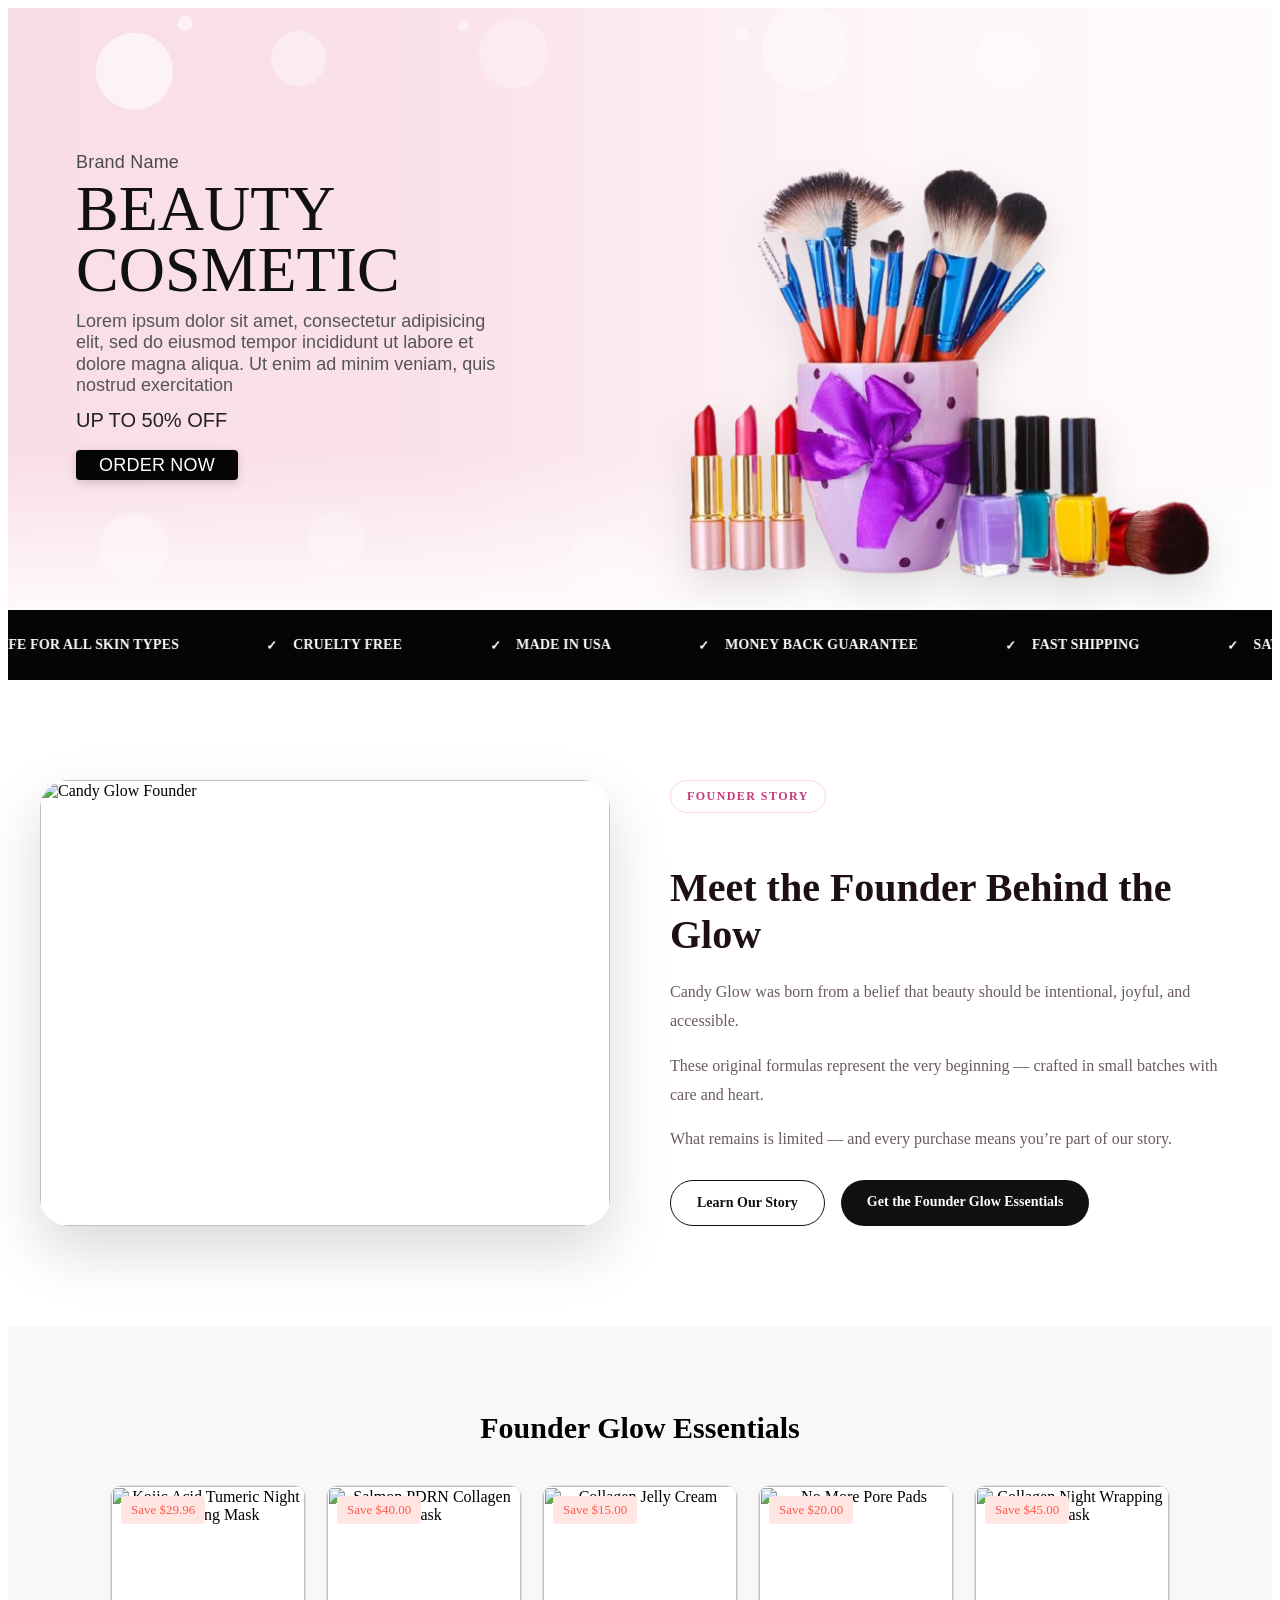
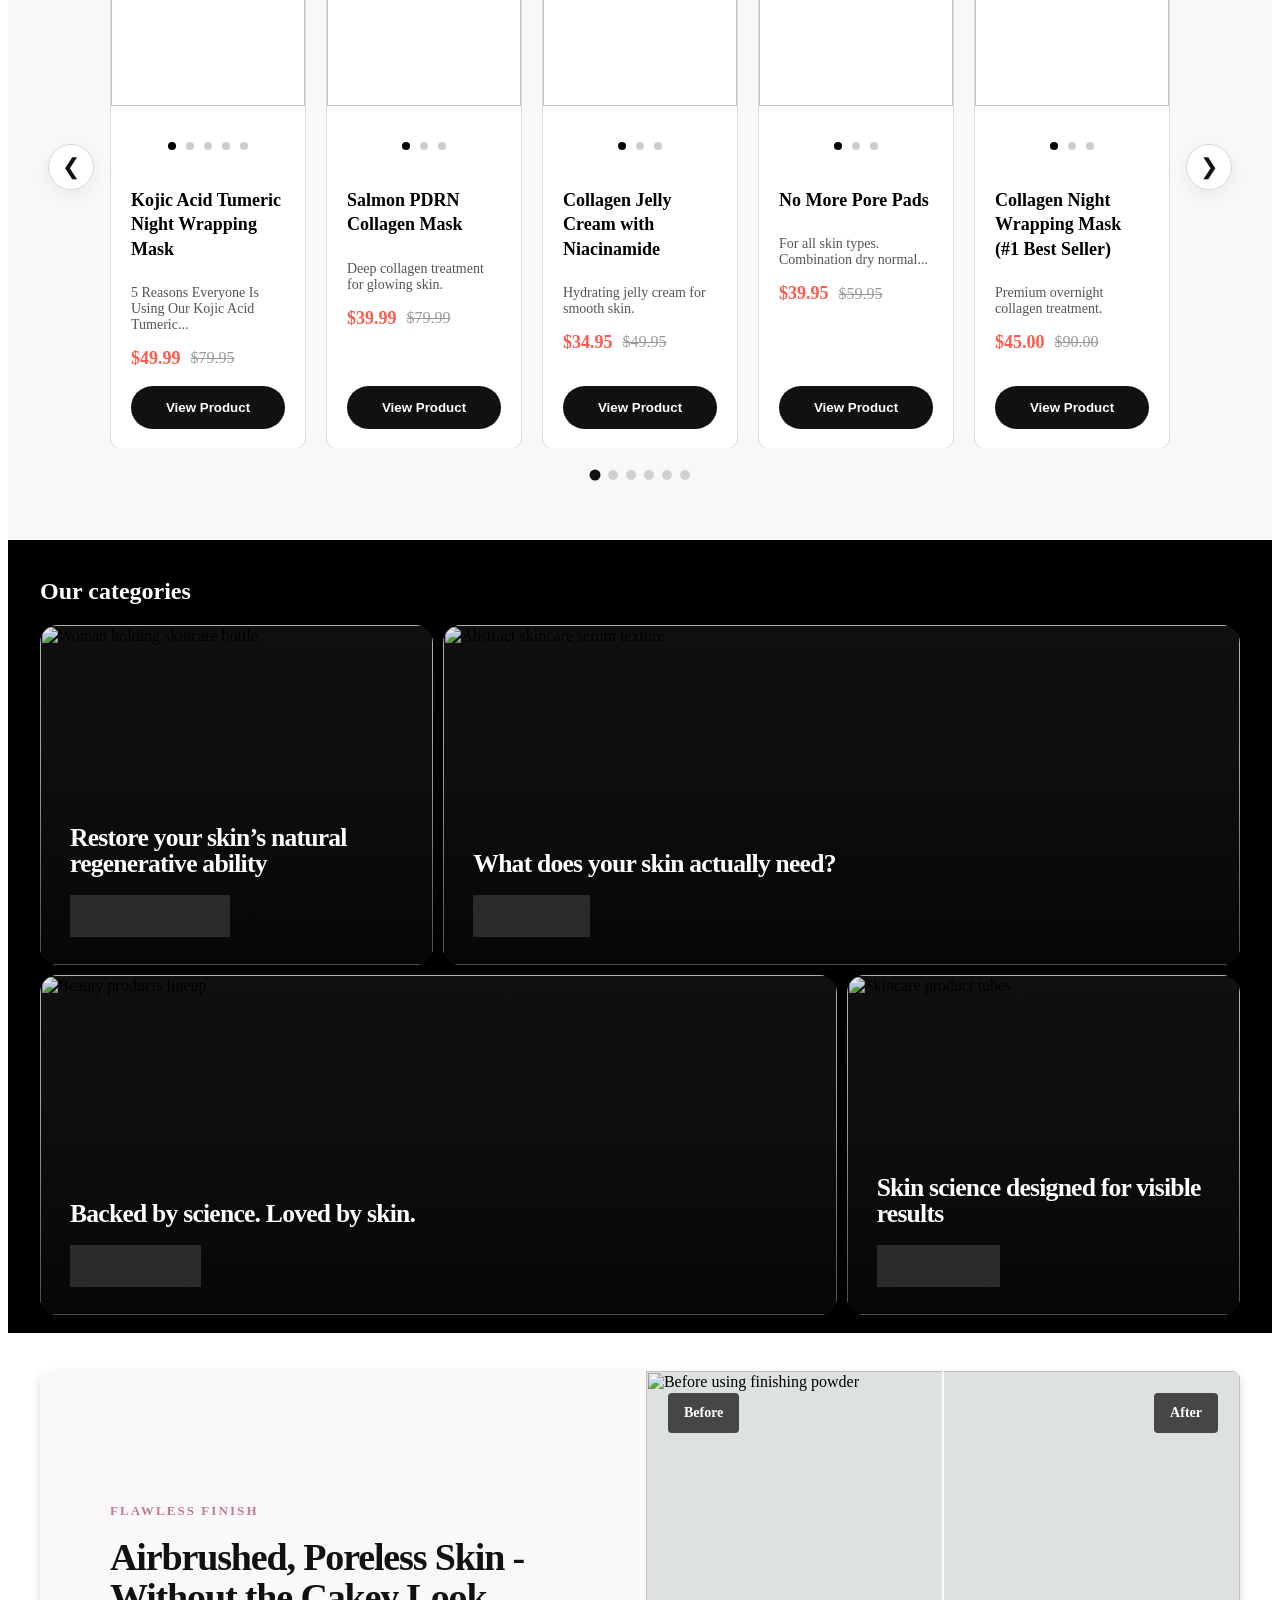
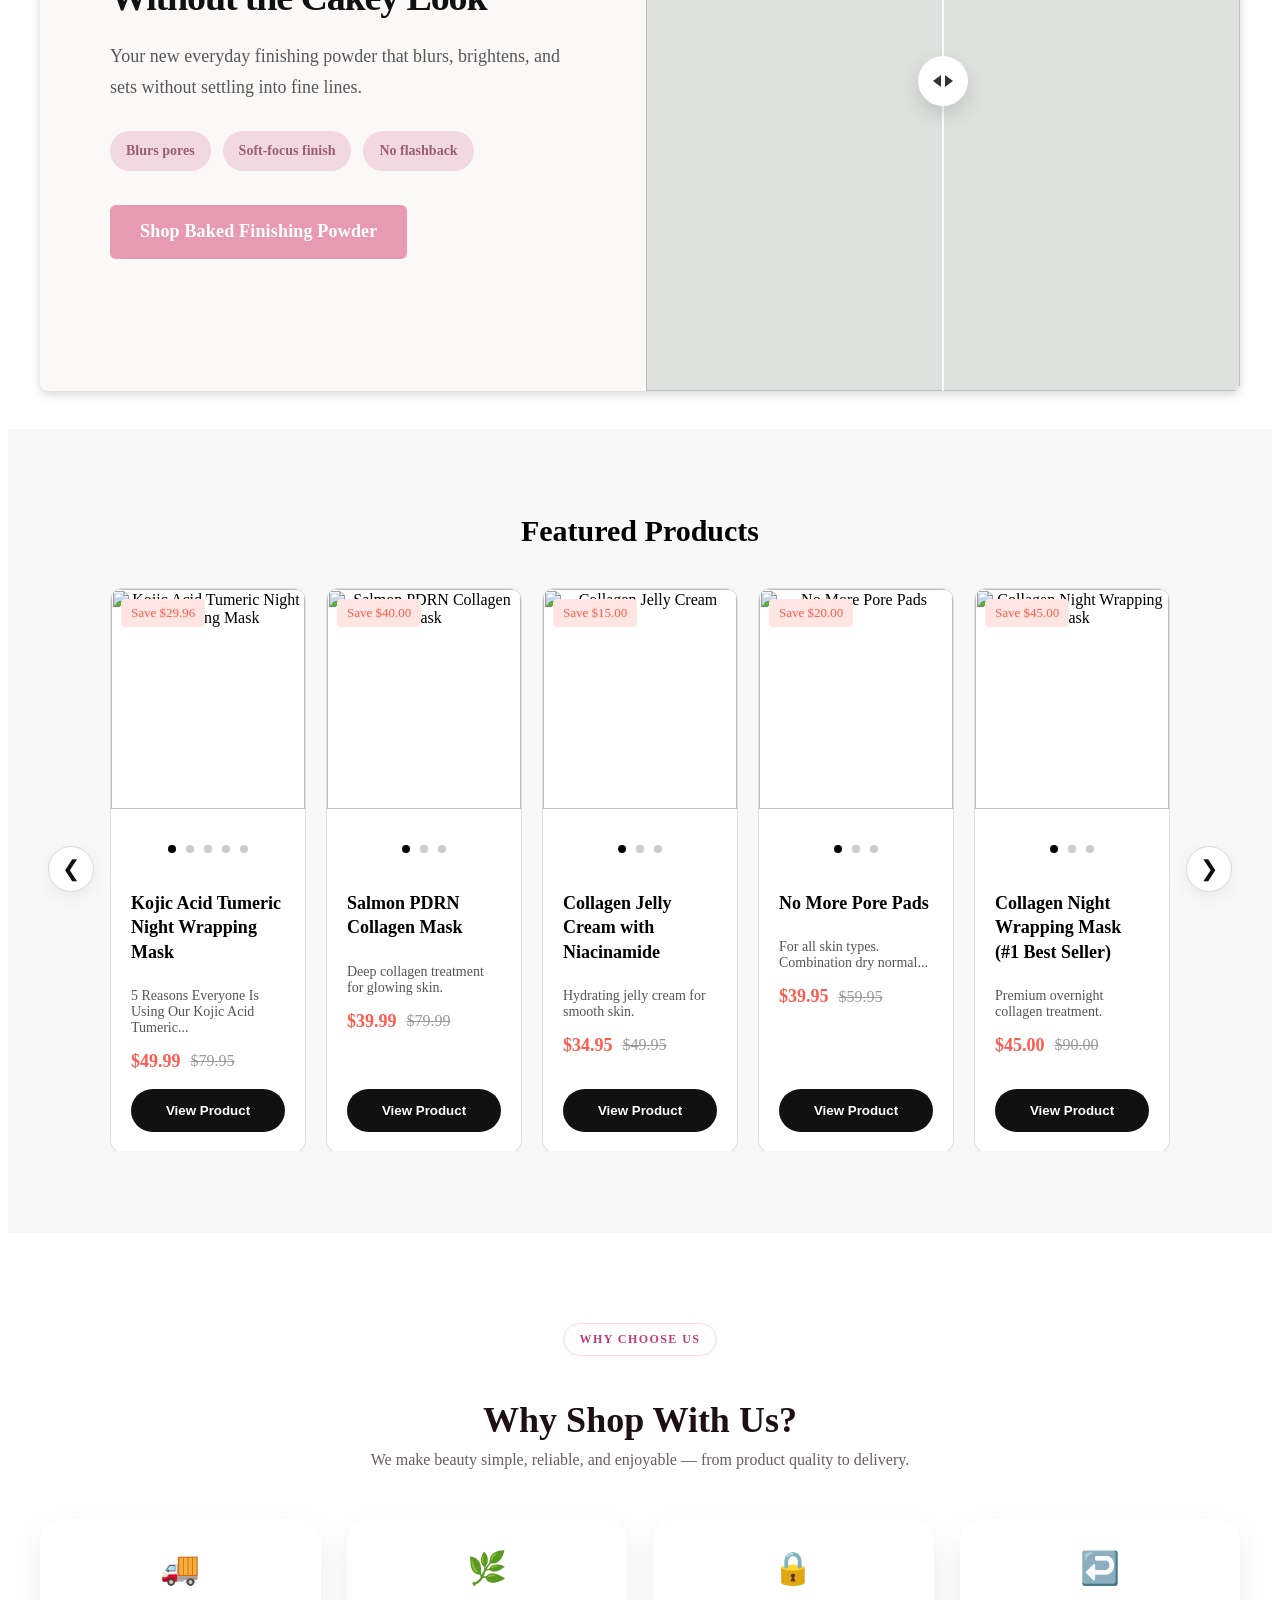
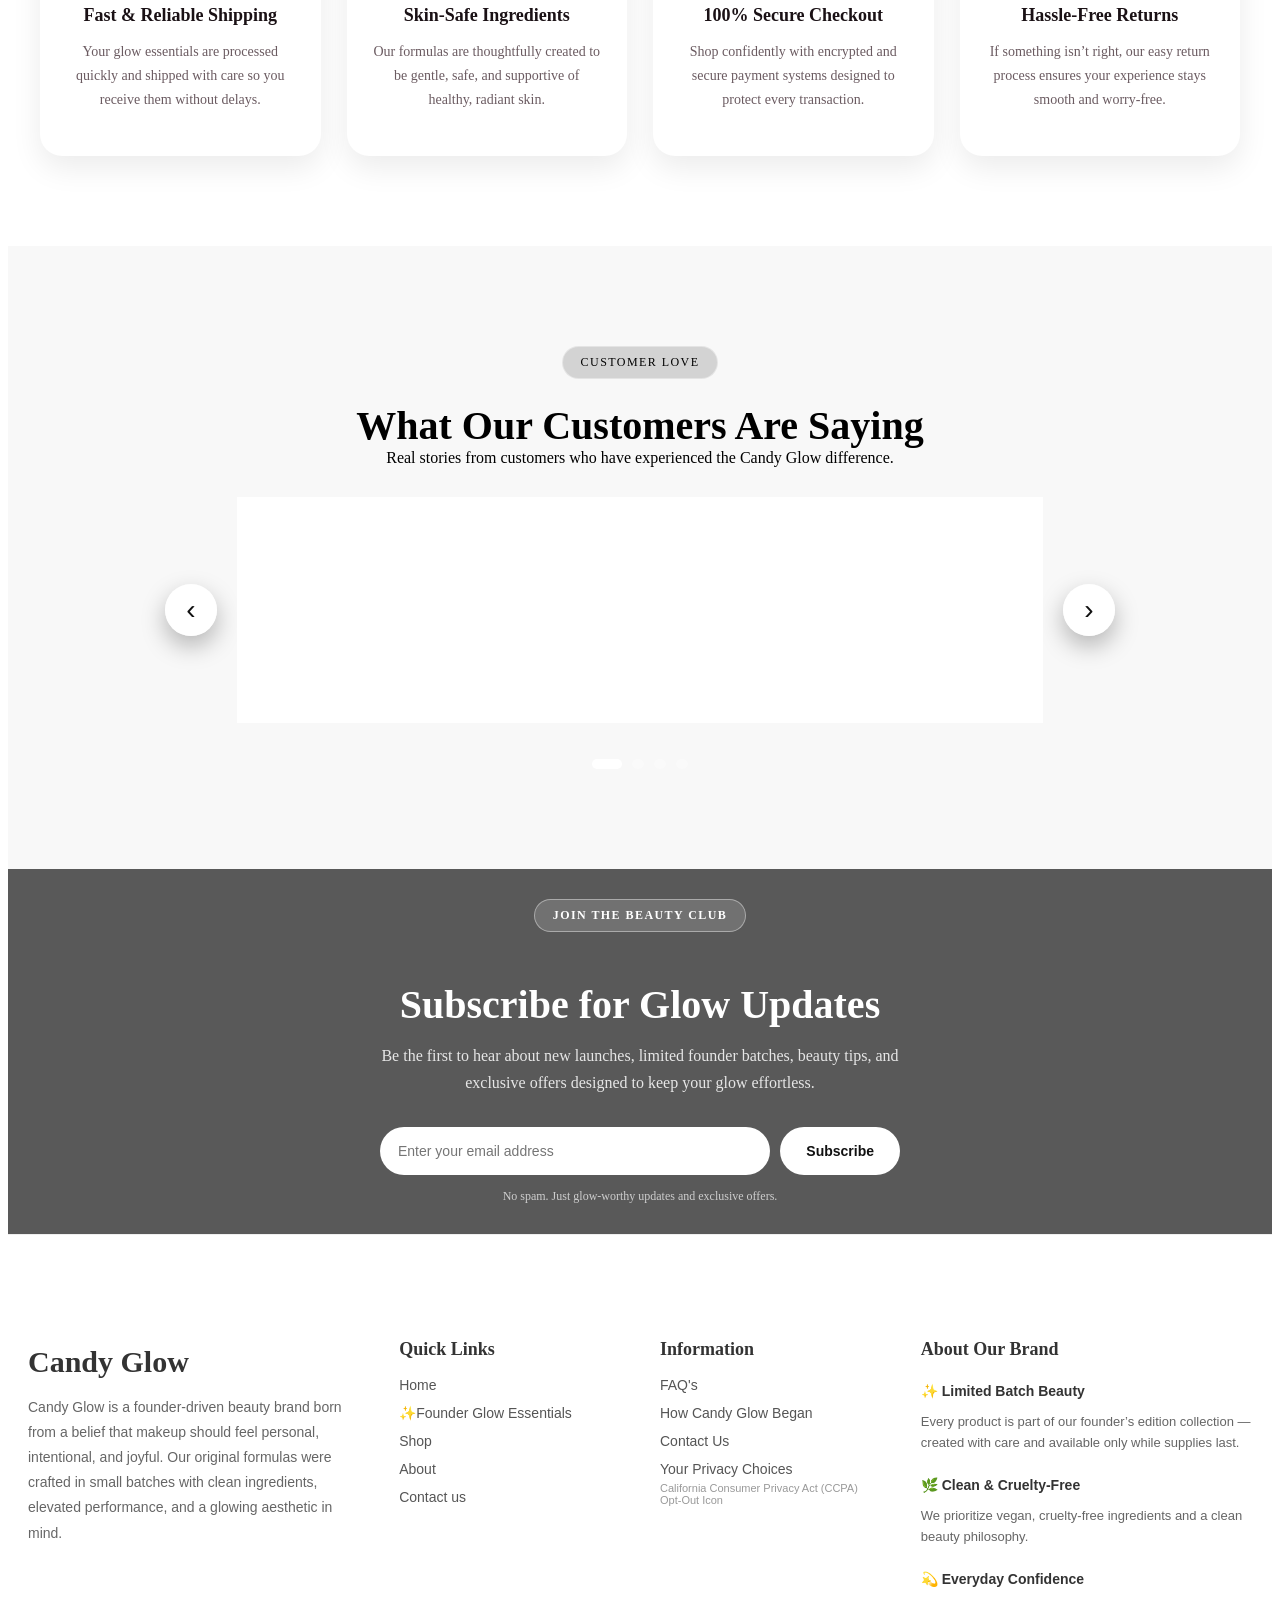
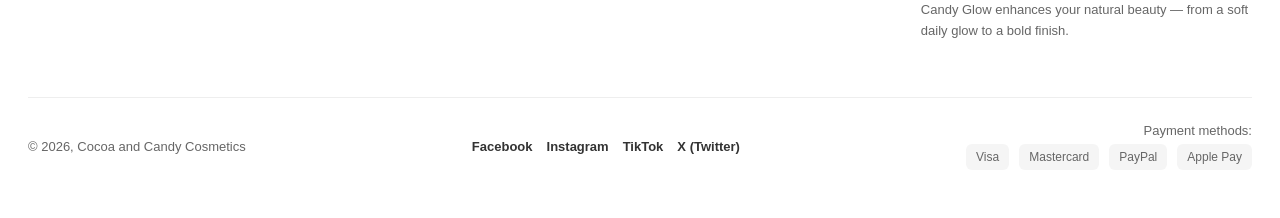
==== index.html @ 0c194e36 "bug fixes" ====
<html lang="en">

<head>
  <meta charset="UTF-8">
  <meta name="viewport" content="width=device-width, initial-scale=1.0">
  <title>Document</title>
  <link rel="stylesheet" href="styles.css">
</head>

<body>

  <!-- HOME BANNER -->
  <section class="beauty-hero">
    <div class="beauty-hero__overlay beauty-hero__overlay--top"></div>
    <div class="beauty-hero__overlay beauty-hero__overlay--bottom"></div>

    <div class="beauty-hero__inner">
      <div class="beauty-hero__content">
        <div class="beauty-hero__brand">Brand Name</div>

        <h1 class="beauty-hero__title">
          BEAUTY<br>
          COSMETIC
        </h1>

        <p class="beauty-hero__desc">
          Lorem ipsum dolor sit amet, consectetur adipisicing elit, sed do eiusmod tempor
          incididunt ut labore et dolore magna aliqua. Ut enim ad minim veniam, quis nostrud exercitation
        </p>

        <div class="beauty-hero__offer">UP TO 50% OFF</div>

        <a href="#" class="beauty-hero__btn">ORDER NOW</a>
      </div>

      <div class="beauty-hero__visual">
        <img class="beauty-hero__main-image" src="/img1.png" alt="Beauty cosmetics">
      </div>
    </div>
    <style>
      .beauty-hero {
        position: relative;
        overflow: hidden;
        min-height: 560px;
        width: 100%;
        background-image: url("https://pittsburghocdtreatment.com/wp-content/uploads/2026/01/pink-glittery-backdrop-scrapbooking-sparkle-background-wallpaper-stockpack-pixabay.png");
        background-size: cover;
        background-position: center;
        background-repeat: no-repeat;
        font-family: Georgia, "Times New Roman", serif;
      }

      .beauty-hero::before {
        content: "";
        position: absolute;
        inset: 0;
        background: linear-gradient(90deg,
            rgba(248, 214, 224, 0.82) 0%,
            rgba(248, 214, 224, 0.72) 34%,
            rgba(248, 214, 224, 0.26) 66%,
            rgba(248, 214, 224, 0.1) 100%);
        z-index: 0;
      }

      .beauty-hero__overlay {
        position: absolute;
        left: 0;
        width: 100%;
        pointer-events: none;
      }

      .beauty-hero__overlay--top {
        top: 0;
        height: 42%;
        z-index: 1;
        background:
          radial-gradient(circle at 10% 25%, rgba(255, 255, 255, .6) 0 38px, transparent 39px),
          radial-gradient(circle at 23% 20%, rgba(255, 255, 255, .4) 0 27px, transparent 28px),
          radial-gradient(circle at 40% 18%, rgba(255, 255, 255, .3) 0 34px, transparent 35px),
          radial-gradient(circle at 63% 16%, rgba(255, 255, 255, .35) 0 42px, transparent 43px),
          radial-gradient(circle at 79% 20%, rgba(255, 255, 255, .4) 0 30px, transparent 31px),
          radial-gradient(circle at 91% 16%, rgba(255, 255, 255, .25) 0 22px, transparent 23px),
          radial-gradient(circle at 14% 6%, rgba(255, 255, 255, .55) 0 7px, transparent 8px),
          radial-gradient(circle at 36% 7%, rgba(255, 255, 255, .48) 0 5px, transparent 6px),
          radial-gradient(circle at 58% 10%, rgba(255, 255, 255, .5) 0 6px, transparent 7px),
          radial-gradient(circle at 86% 8%, rgba(255, 255, 255, .45) 0 6px, transparent 7px);
      }

      .beauty-hero__overlay--bottom {
        bottom: 0;
        height: 26%;
        z-index: 1;
        background:
          linear-gradient(180deg, rgba(255, 255, 255, 0), rgba(255, 255, 255, 0.829)),
          radial-gradient(circle at 10% 60%, rgba(255, 255, 255, .35) 0 34px, transparent 35px),
          radial-gradient(circle at 26% 55%, rgba(255, 255, 255, .22) 0 28px, transparent 29px),
          radial-gradient(circle at 47% 68%, rgba(255, 255, 255, .2) 0 32px, transparent 33px),
          radial-gradient(circle at 70% 58%, rgba(255, 255, 255, .2) 0 26px, transparent 27px),
          radial-gradient(circle at 88% 62%, rgba(255, 255, 255, .25) 0 34px, transparent 35px);
      }

      .beauty-hero__inner {
        position: relative;
        z-index: 3;
        display: grid;
        grid-template-columns: 1fr 1fr;
        align-items: end;
        gap: 10px;
        min-height: 560px;
        max-width: 1380px;
        margin: 0 auto;
        padding: 42px 50px 0;
      }

      .beauty-hero__content {
        max-width: 420px;
        padding-left: 18px;
        padding-bottom: 130px;
      }

      .beauty-hero__brand {
        font-family: Arial, Helvetica, sans-serif;
        font-size: 18px;
        color: #4b4b4b;
        margin-bottom: 6px;
        letter-spacing: .2px;
      }

      .beauty-hero__title {
        margin: 0;
        color: #111;
        font-size: 64px;
        line-height: .95;
        font-weight: 500;
        letter-spacing: 0;
      }

      .beauty-hero__desc {
        margin: 10px 0 12px;
        max-width: 430px;
        font-family: Arial, Helvetica, sans-serif;
        font-size: 18px;
        line-height: 1.2;
        color: #555;
      }

      .beauty-hero__offer {
        font-family: Arial, Helvetica, sans-serif;
        font-size: 20px;
        font-weight: 400;
        color: #222;
        margin-bottom: 18px;
      }

      .beauty-hero__btn {
        display: inline-flex;
        align-items: center;
        justify-content: center;
        min-width: 126px;
        height: 30px;
        padding: 0 18px;
        background: #050505;
        color: #fff;
        text-decoration: none;
        font-family: Arial, Helvetica, sans-serif;
        font-size: 18px;
        border-radius: 4px;
        letter-spacing: .2px;
        box-shadow: 0 3px 10px rgba(0, 0, 0, .16);
        transition: transform .25s ease, opacity .25s ease;
      }

      .beauty-hero__btn:hover {
        transform: translateY(-1px);
        opacity: .92;
      }

      .beauty-hero__visual {
        position: relative;
        display: flex;
        align-items: flex-end;
        justify-content: center;
        min-height: 560px;
      }

      .beauty-hero__main-image {
        display: block;
        width: min(100%, 760px);
        max-width: 760px;
        object-fit: contain;
        object-position: bottom center;
        margin-bottom: 0;
        filter: drop-shadow(0 18px 20px rgba(0, 0, 0, 0.12));
      }

      @media (max-width: 991px) {
        .beauty-hero__inner {
          grid-template-columns: 1fr;
          gap: 18px;
          padding: 42px 24px 28px;
          text-align: center;
          align-items: center;
        }

        .beauty-hero__content {
          max-width: 100%;
          padding-left: 0;
          padding-bottom: 0;
          margin: 0 auto;
        }

        .beauty-hero__desc {
          margin-left: auto;
          margin-right: auto;
          max-width: 520px;
        }

        .beauty-hero__visual {
          min-height: auto;
        }

        .beauty-hero__main-image {
          max-width: 540px;
          width: 100%;
        }
      }

      @media (max-width: 640px) {
        .beauty-hero {
          min-height: auto;
        }

        .beauty-hero__inner {
          padding: 30px 16px 22px;
        }

        .beauty-hero__title {
          font-size: 42px;
        }

        .beauty-hero__brand {
          font-size: 16px;
        }

        .beauty-hero__offer {
          font-size: 18px;
        }

        .beauty-hero__desc {
          font-size: 12px;
          line-height: 1.4;
        }

        .beauty-hero__main-image {
          max-width: 100%;
        }
      }
    </style>
  </section>

  <!-- credibility slidwr -->
  <div class="top-marquee" data-speed="35">
    <div class="top-marquee__viewport">
      <div class="top-marquee__track">
        <div class="top-marquee__group">
          <div class="top-marquee__item">
            <span class="top-marquee__icon">✓</span>
            <span>Safe for all skin types</span>
          </div>

          <div class="top-marquee__item">
            <span class="top-marquee__icon">✓</span>
            <span>Cruelty free</span>
          </div>

          <div class="top-marquee__item">
            <span class="top-marquee__icon">✓</span>
            <span>Made in USA</span>
          </div>

          <div class="top-marquee__item">
            <span class="top-marquee__icon">✓</span>
            <span>Money back Guarantee</span>
          </div>

          <div class="top-marquee__item">
            <span class="top-marquee__icon">✓</span>
            <span>FAST SHIPPING</span>
          </div>

          <div class="top-marquee__item">
            <span class="top-marquee__icon">✓</span>
            <span>SATISFACTION GUARANTEED</span>
          </div>
        </div>

        <!-- duplicated automatically by JS if you want; this copy also works -->
        <div class="top-marquee__group">
          <div class="top-marquee__item">
            <span class="top-marquee__icon">✓</span>
            <span>Safe for all skin types</span>
          </div>

          <div class="top-marquee__item">
            <span class="top-marquee__icon">✓</span>
            <span>Cruelty free</span>
          </div>

          <div class="top-marquee__item">
            <span class="top-marquee__icon">✓</span>
            <span>Made in USA</span>
          </div>

          <div class="top-marquee__item">
            <span class="top-marquee__icon">✓</span>
            <span>Money back Guarantee</span>
          </div>

          <div class="top-marquee__item">
            <span class="top-marquee__icon">✓</span>
            <span>FAST SHIPPING</span>
          </div>

          <div class="top-marquee__item">
            <span class="top-marquee__icon">✓</span>
            <span>SATISFACTION GUARANTEED</span>
          </div>
        </div>
      </div>
    </div>
    <style>
      .top-marquee {
        background: #050505;
        color: #ffffff;
        width: 100%;
        overflow: hidden;
        border-top: 1px solid #050505;
        border-bottom: 1px solid #050505;
      }

      .top-marquee__viewport {
        overflow: hidden;
        width: 100%;
      }

      .top-marquee__track {
        display: flex;
        width: max-content;
        will-change: transform;
      }

      .top-marquee__group {
        display: flex;
        align-items: center;
        flex-shrink: 0;
      }

      .top-marquee__item {
        display: flex;
        align-items: center;
        justify-content: center;
        gap: 12px;
        min-height: 48px;
        padding: 10px 42px;
        white-space: nowrap;
        font-size: 14px;
        font-weight: 700;
        line-height: 1;
        text-transform: uppercase;
        letter-spacing: 0.01em;
      }

      .top-marquee__icon {
        display: inline-flex;
        align-items: center;
        justify-content: center;
        width: 18px;
        height: 18px;
        font-size: 13px;
        line-height: 1;
        color: #ffffff;
      }

      @media (max-width: 767px) {
        .top-marquee__item {
          padding: 10px 24px;
          font-size: 12px;
          gap: 10px;
          min-height: 42px;
        }

        .top-marquee__icon {
          width: 16px;
          height: 16px;
          font-size: 12px;
        }
      }
    </style>
    <script>
      (() => {
        const marquee = document.querySelector(".top-marquee");
        if (!marquee) return;

        const track = marquee.querySelector(".top-marquee__track");
        const groups = marquee.querySelectorAll(".top-marquee__group");

        let isPaused = false;
        let position = 0;
        let animationId = null;

        const speed = Number(marquee.dataset.speed) || 35; // pixels per second
        let lastTime = null;

        if (groups.length === 1) {
          track.appendChild(groups[0].cloneNode(true));
        }

        const getLoopWidth = () => {
          const firstGroup = marquee.querySelector(".top-marquee__group");
          return firstGroup ? firstGroup.offsetWidth : 0;
        };

        const animate = (time) => {
          if (!lastTime) lastTime = time;
          const delta = (time - lastTime) / 1000;
          lastTime = time;

          if (!isPaused) {
            position -= speed * delta;

            const loopWidth = getLoopWidth();
            if (loopWidth > 0 && Math.abs(position) >= loopWidth) {
              position += loopWidth;
            }

            track.style.transform = `translate3d(${position}px, 0, 0)`;
          }

          animationId = requestAnimationFrame(animate);
        };

        marquee.addEventListener("mouseenter", () => {
          isPaused = true;
        });

        marquee.addEventListener("mouseleave", () => {
          isPaused = false;
        });

        window.addEventListener("resize", () => {
          const loopWidth = getLoopWidth();
          if (loopWidth > 0) {
            position = position % loopWidth;
            track.style.transform = `translate3d(${position}px, 0, 0)`;
          }
        });

        animationId = requestAnimationFrame(animate);
      })();
    </script>
  </div>

  <!-- About Founder -->
  <section class="founder-section">

    <div class="founder-container">

      <div class="founder-image">
        <img
          src="https://candyglowcosmetics.com/cdn/shop/files/Untitled_design_-_2026-01-30T013653.577.png?v=1771550053&width=750"
          alt="Candy Glow Founder">
      </div>

      <div class="founder-content">

        <span class="founder-label">
          Founder Story
        </span>

        <h2 class="founder-title">
          Meet the Founder Behind the Glow
        </h2>

        <p class="founder-text">
          Candy Glow was born from a belief that beauty should be intentional,
          joyful, and accessible.
        </p>

        <p class="founder-text">
          These original formulas represent the very beginning — crafted in
          small batches with care and heart.
        </p>

        <p class="founder-text">
          What remains is limited — and every purchase means you’re part
          of our story.
        </p>

        <div class="founder-buttons">

          <a href="/pages/our-story" class="btn-outline">
            Learn Our Story
          </a>

          <a href="/collections/founder-glow-essentials" class="btn-primary">
            Get the Founder Glow Essentials
          </a>

        </div>

      </div>

    </div>

    <style>
      .founder-section {
        padding: 100px 20px;
        /* background: linear-gradient(180deg, #fff6f9, #fff1f6); */
      }

      .founder-container {
        max-width: 1200px;
        margin: auto;
        display: grid;
        grid-template-columns: 1fr 1fr;
        gap: 60px;
        align-items: center;
      }

      .founder-image {
        position: relative;
      }

      .founder-image img {
        width: 100%;
        border-radius: 28px;
        box-shadow: 0 25px 60px rgba(0, 0, 0, .15);
        object-fit: cover;
      }

      .founder-label {
        display: inline-block;
        background: #fff;
        border: 1px solid #ffd6e6;
        color: #c53a7a;
        padding: 8px 16px;
        border-radius: 30px;
        font-size: 12px;
        font-weight: 700;
        letter-spacing: .12em;
        text-transform: uppercase;
        margin-bottom: 18px;
      }

      .founder-title {
        font-size: 40px;
        font-family: Georgia, serif;
        margin-bottom: 20px;
        color: #1d0f15;
      }

      .founder-text {
        font-size: 16px;
        line-height: 1.8;
        color: #6b5b61;
        margin-bottom: 16px;
      }

      .founder-buttons {
        margin-top: 26px;
        display: flex;
        gap: 16px;
        flex-wrap: wrap;
      }

      .btn-primary {
        background: #111;
        color: white;
        padding: 14px 26px;
        border-radius: 30px;
        text-decoration: none;
        font-weight: 600;
        font-size: 14px;
        transition: .3s;
      }

      .btn-primary:hover {
        transform: translateY(-2px);
        box-shadow: 0 10px 25px rgba(0, 0, 0, .25);
      }

      .btn-outline {
        border: 1px solid #111;
        color: #111;
        padding: 14px 26px;
        border-radius: 30px;
        text-decoration: none;
        font-weight: 600;
        font-size: 14px;
        background: white;
        transition: .3s;
      }

      .btn-outline:hover {
        background: #111;
        color: white;
      }

      @media(max-width:900px) {

        .founder-container {
          grid-template-columns: 1fr;
          gap: 40px;
        }

        .founder-title {
          font-size: 32px;
        }

      }
    </style>
  </section>

  <!-- Featured Products -->
  <section class="featured-products">
    <h2 class="featured-title">Founder Glow Essentials</h2>

    <div class="product-slider" id="featuredProductSlider">
      <button class="slider-nav slider-nav--prev" aria-label="Previous products">
        &#10094;
      </button>

      <div class="product-slider__viewport">
        <div class="product-slider__track">
          <!-- PRODUCT CARD -->
          <div class="product-slide">
            <div class="product-card">
              <div class="product-media">
                <span class="sale-badge">Save $29.96</span>
                <img
                  src="https://images.rawpixel.com/image_800/cHJpdmF0ZS9sci9pbWFnZXMvd2Vic2l0ZS8yMDIyLTExL3JtMzYyLTAxYS1tb2NrdXAuanBn.jpg"
                  alt="Kojic Acid Tumeric Night Wrapping Mask">
                <div class="slider-dots">
                  <span class="active"></span>
                  <span></span>
                  <span></span>
                  <span></span>
                  <span></span>
                </div>
              </div>

              <div class="product-info">
                <h3>Kojic Acid Tumeric Night Wrapping Mask</h3>
                <p>5 Reasons Everyone Is Using Our Kojic Acid Tumeric...</p>
                <div class="price-row">
                  <span class="price">$49.99</span>
                  <span class="compare">$79.95</span>
                </div>
                <button class="product-btn">View Product</button>
              </div>
            </div>
          </div>

          <!-- PRODUCT CARD -->
          <div class="product-slide">
            <div class="product-card">
              <div class="product-media">
                <span class="sale-badge">Save $40.00</span>
                <img
                  src="https://images.rawpixel.com/image_800/cHJpdmF0ZS9sci9pbWFnZXMvd2Vic2l0ZS8yMDIyLTExL3JtMzYyLTAxYS1tb2NrdXAuanBn.jpg"
                  alt="Salmon PDRN Collagen Mask">
                <div class="slider-dots">
                  <span class="active"></span>
                  <span></span>
                  <span></span>
                </div>
              </div>

              <div class="product-info">
                <h3>Salmon PDRN Collagen Mask</h3>
                <p>Deep collagen treatment for glowing skin.</p>
                <div class="price-row">
                  <span class="price">$39.99</span>
                  <span class="compare">$79.99</span>
                </div>
                <button class="product-btn">View Product</button>
              </div>
            </div>
          </div>

          <!-- PRODUCT CARD -->
          <div class="product-slide">
            <div class="product-card">
              <div class="product-media">
                <span class="sale-badge">Save $15.00</span>
                <img
                  src="https://images.rawpixel.com/image_800/cHJpdmF0ZS9sci9pbWFnZXMvd2Vic2l0ZS8yMDIyLTExL3JtMzYyLTAxYS1tb2NrdXAuanBn.jpg"
                  alt="Collagen Jelly Cream">
                <div class="slider-dots">
                  <span class="active"></span>
                  <span></span>
                  <span></span>
                </div>
              </div>

              <div class="product-info">
                <h3>Collagen Jelly Cream with Niacinamide</h3>
                <p>Hydrating jelly cream for smooth skin.</p>
                <div class="price-row">
                  <span class="price">$34.95</span>
                  <span class="compare">$49.95</span>
                </div>
                <button class="product-btn">View Product</button>
              </div>
            </div>
          </div>

          <!-- PRODUCT CARD -->
          <div class="product-slide">
            <div class="product-card">
              <div class="product-media">
                <span class="sale-badge">Save $20.00</span>
                <img
                  src="https://images.rawpixel.com/image_800/cHJpdmF0ZS9sci9pbWFnZXMvd2Vic2l0ZS8yMDIyLTExL3JtMzYyLTAxYS1tb2NrdXAuanBn.jpg"
                  alt="No More Pore Pads">
                <div class="slider-dots">
                  <span class="active"></span>
                  <span></span>
                  <span></span>
                </div>
              </div>

              <div class="product-info">
                <h3>No More Pore Pads</h3>
                <p>For all skin types. Combination dry normal...</p>
                <div class="price-row">
                  <span class="price">$39.95</span>
                  <span class="compare">$59.95</span>
                </div>
                <button class="product-btn">View Product</button>
              </div>
            </div>
          </div>

          <!-- PRODUCT CARD -->
          <div class="product-slide">
            <div class="product-card">
              <div class="product-media">
                <span class="sale-badge">Save $45.00</span>
                <img
                  src="https://images.rawpixel.com/image_800/cHJpdmF0ZS9sci9pbWFnZXMvd2Vic2l0ZS8yMDIyLTExL3JtMzYyLTAxYS1tb2NrdXAuanBn.jpg"
                  alt="Collagen Night Wrapping Mask">
                <div class="slider-dots">
                  <span class="active"></span>
                  <span></span>
                  <span></span>
                </div>
              </div>

              <div class="product-info">
                <h3>Collagen Night Wrapping Mask (#1 Best Seller)</h3>
                <p>Premium overnight collagen treatment.</p>
                <div class="price-row">
                  <span class="price">$45.00</span>
                  <span class="compare">$90.00</span>
                </div>
                <button class="product-btn">View Product</button>
              </div>
            </div>
          </div>
          <!-- PRODUCT CARD -->
          <div class="product-slide">
            <div class="product-card">
              <div class="product-media">
                <span class="sale-badge">Save $29.96</span>
                <img
                  src="https://images.rawpixel.com/image_800/cHJpdmF0ZS9sci9pbWFnZXMvd2Vic2l0ZS8yMDIyLTExL3JtMzYyLTAxYS1tb2NrdXAuanBn.jpg"
                  alt="Kojic Acid Tumeric Night Wrapping Mask">
                <div class="slider-dots">
                  <span class="active"></span>
                  <span></span>
                  <span></span>
                  <span></span>
                  <span></span>
                </div>
              </div>

              <div class="product-info">
                <h3>Kojic Acid Tumeric Night Wrapping Mask</h3>
                <p>5 Reasons Everyone Is Using Our Kojic Acid Tumeric...</p>
                <div class="price-row">
                  <span class="price">$49.99</span>
                  <span class="compare">$79.95</span>
                </div>
                <button class="product-btn">View Product</button>
              </div>
            </div>
          </div>

          <!-- PRODUCT CARD -->
          <div class="product-slide">
            <div class="product-card">
              <div class="product-media">
                <span class="sale-badge">Save $40.00</span>
                <img
                  src="https://images.rawpixel.com/image_800/cHJpdmF0ZS9sci9pbWFnZXMvd2Vic2l0ZS8yMDIyLTExL3JtMzYyLTAxYS1tb2NrdXAuanBn.jpg"
                  alt="Salmon PDRN Collagen Mask">
                <div class="slider-dots">
                  <span class="active"></span>
                  <span></span>
                  <span></span>
                </div>
              </div>

              <div class="product-info">
                <h3>Salmon PDRN Collagen Mask</h3>
                <p>Deep collagen treatment for glowing skin.</p>
                <div class="price-row">
                  <span class="price">$39.99</span>
                  <span class="compare">$79.99</span>
                </div>
                <button class="product-btn">View Product</button>
              </div>
            </div>
          </div>

          <!-- PRODUCT CARD -->
          <div class="product-slide">
            <div class="product-card">
              <div class="product-media">
                <span class="sale-badge">Save $15.00</span>
                <img
                  src="https://images.rawpixel.com/image_800/cHJpdmF0ZS9sci9pbWFnZXMvd2Vic2l0ZS8yMDIyLTExL3JtMzYyLTAxYS1tb2NrdXAuanBn.jpg"
                  alt="Collagen Jelly Cream">
                <div class="slider-dots">
                  <span class="active"></span>
                  <span></span>
                  <span></span>
                </div>
              </div>

              <div class="product-info">
                <h3>Collagen Jelly Cream with Niacinamide</h3>
                <p>Hydrating jelly cream for smooth skin.</p>
                <div class="price-row">
                  <span class="price">$34.95</span>
                  <span class="compare">$49.95</span>
                </div>
                <button class="product-btn">View Product</button>
              </div>
            </div>
          </div>

          <!-- PRODUCT CARD -->
          <div class="product-slide">
            <div class="product-card">
              <div class="product-media">
                <span class="sale-badge">Save $20.00</span>
                <img
                  src="https://images.rawpixel.com/image_800/cHJpdmF0ZS9sci9pbWFnZXMvd2Vic2l0ZS8yMDIyLTExL3JtMzYyLTAxYS1tb2NrdXAuanBn.jpg"
                  alt="No More Pore Pads">
                <div class="slider-dots">
                  <span class="active"></span>
                  <span></span>
                  <span></span>
                </div>
              </div>

              <div class="product-info">
                <h3>No More Pore Pads</h3>
                <p>For all skin types. Combination dry normal...</p>
                <div class="price-row">
                  <span class="price">$39.95</span>
                  <span class="compare">$59.95</span>
                </div>
                <button class="product-btn">View Product</button>
              </div>
            </div>
          </div>

          <!-- PRODUCT CARD -->
          <div class="product-slide">
            <div class="product-card">
              <div class="product-media">
                <span class="sale-badge">Save $45.00</span>
                <img
                  src="https://images.rawpixel.com/image_800/cHJpdmF0ZS9sci9pbWFnZXMvd2Vic2l0ZS8yMDIyLTExL3JtMzYyLTAxYS1tb2NrdXAuanBn.jpg"
                  alt="Collagen Night Wrapping Mask">
                <div class="slider-dots">
                  <span class="active"></span>
                  <span></span>
                  <span></span>
                </div>
              </div>

              <div class="product-info">
                <h3>Collagen Night Wrapping Mask (#1 Best Seller)</h3>
                <p>Premium overnight collagen treatment.</p>
                <div class="price-row">
                  <span class="price">$45.00</span>
                  <span class="compare">$90.00</span>
                </div>
                <button class="product-btn">View Product</button>
              </div>
            </div>
          </div>
        </div>
      </div>

      <button class="slider-nav slider-nav--next" aria-label="Next products">
        &#10095;
      </button>
    </div>

    <div class="slider-pagination" id="featuredProductPagination"></div>

    <style>
      .featured-products {
        padding: 60px 40px;
        background: #f8f8f8;
        display: flex;
        justify-content: center;
        flex-direction: column;
        align-items: center;
      }

      .featured-title {
        text-align: center;
        font-size: 30px;
        margin-bottom: 40px;
        font-weight: 600;
      }

      .product-slider {
        position: relative;
        width: 100%;
        max-width: 1280px;
        display: flex;
        align-items: center;
        gap: 16px;
      }

      .product-slider__viewport {
        overflow: hidden;
        width: 100%;
      }

      .product-slider__track {
        display: flex;
        gap: 20px;
        transition: transform 0.45s ease;
        will-change: transform;
      }

      .product-slide {
        flex: 0 0 calc((100% - 80px) / 5);
        min-width: 0;
      }

      .product-card {
        background: #fff;
        border: 1px solid #ddd;
        border-radius: 12px;
        overflow: hidden;
        transition: 0.3s;
        display: flex;
        flex-direction: column;
        height: 100%;
      }

      .product-card:hover {
        transform: translateY(-6px);
        box-shadow: 0 10px 25px rgba(0, 0, 0, 0.08);
      }

      .product-media {
        position: relative;
        text-align: center;
      }

      .product-media img {
        width: 100%;
        height: 220px;
        object-fit: cover;
        display: block;
      }

      .sale-badge {
        position: absolute;
        top: 10px;
        left: 10px;
        background: #ffe6e2;
        color: #ff5b4d;
        padding: 6px 10px;
        font-size: 13px;
        border-radius: 4px;
        z-index: 2;
      }

      .slider-dots {
        margin-top: 10px;
        display: flex;
        justify-content: center;
        gap: 6px;
        padding: 10px 0 0;
      }

      .slider-dots span {
        width: 8px;
        height: 8px;
        background: #ccc;
        border-radius: 50%;
        display: block;
      }

      .slider-dots .active {
        background: #000;
      }

      .product-info {
        padding: 20px;
        display: flex;
        flex-direction: column;
        flex: 1;
      }

      .product-info h3 {
        font-size: 18px;
        margin-bottom: 10px;
        line-height: 1.35;
      }

      .product-info p {
        font-size: 14px;
        color: #555;
        margin-bottom: 15px;
      }

      .price-row {
        display: flex;
        gap: 10px;
        align-items: center;
        margin-bottom: 15px;
        flex-wrap: wrap;
      }

      .price {
        font-size: 18px;
        font-weight: 700;
        color: #ff5b4d;
      }

      .compare {
        text-decoration: line-through;
        color: #999;
      }

      .product-btn {
        width: 100%;
        padding: 14px;
        background: #111;
        color: white;
        border: none;
        border-radius: 25px;
        font-weight: 600;
        cursor: pointer;
        margin-top: auto;
      }

      .product-btn:hover {
        background: #000;
      }

      .slider-nav {
        width: 46px;
        height: 46px;
        border-radius: 50%;
        border: 1px solid #d9d9d9;
        background: #fff;
        color: #111;
        font-size: 22px;
        cursor: pointer;
        flex-shrink: 0;
        display: flex;
        align-items: center;
        justify-content: center;
        transition: 0.25s ease;
        box-shadow: 0 6px 18px rgba(0, 0, 0, 0.06);
      }

      .slider-nav:hover:not(:disabled) {
        background: #111;
        color: #fff;
        border-color: #111;
      }

      .slider-nav:disabled {
        opacity: 0.35;
        cursor: not-allowed;
        box-shadow: none;
      }

      .slider-pagination {
        display: flex;
        justify-content: center;
        gap: 8px;
        margin-top: 22px;
        flex-wrap: wrap;
      }

      .slider-pagination button {
        width: 10px;
        height: 10px;
        border-radius: 50%;
        border: none;
        background: #d0d0d0;
        cursor: pointer;
        padding: 0;
        transition: 0.2s ease;
      }

      .slider-pagination button.active {
        background: #111;
        transform: scale(1.1);
      }

      @media (max-width: 1199px) {
        .product-slide {
          flex: 0 0 calc((100% - 40px) / 3);
        }
      }

      @media (max-width: 767px) {
        .featured-products {
          padding: 50px 16px;
        }

        .product-slider {
          gap: 10px;
        }

        .product-slide {
          flex: 0 0 calc((100% - 20px) / 2);
        }

        .slider-nav {
          width: 40px;
          height: 40px;
          font-size: 18px;
        }
      }

      @media (max-width: 540px) {
        .product-slide {
          flex: 0 0 100%;
        }


        .product-media img {
          height: 340px;
        }
      }

      @media (max-width: 1199px) {
        .slider-nav {
          display: none !important;
        }

        .product-slider__viewport::-webkit-scrollbar {
          display: none;
        }

        .product-slide {
          scroll-snap-align: start;
        }
      }
    </style>

    <script>
      (function () {
        const slider = document.getElementById("featuredProductSlider");
        if (!slider) return;

        const viewport = slider.querySelector(".product-slider__viewport");
        const track = slider.querySelector(".product-slider__track");
        const slides = Array.from(slider.querySelectorAll(".product-slide"));
        const prevBtn = slider.querySelector(".slider-nav--prev");
        const nextBtn = slider.querySelector(".slider-nav--next");
        const pagination = document.getElementById("featuredProductPagination");

        let currentIndex = 0;
        let slidesPerView = 1;
        let maxIndex = 0;

        function getSlidesPerView() {
          if (window.innerWidth <= 540) return 1;
          if (window.innerWidth <= 767) return 2;
          if (window.innerWidth <= 1199) return 3;
          return 5;
        }

        function getGap() {
          const styles = window.getComputedStyle(track);
          return parseFloat(styles.columnGap || styles.gap || 20);
        }

        function updateMetrics() {
          slidesPerView = getSlidesPerView();
          maxIndex = Math.max(0, slides.length - slidesPerView);

          if (currentIndex > maxIndex) {
            currentIndex = maxIndex;
          }

          renderPagination();
          updateSlider();
        }

        function updateSlider() {
          const viewportWidth = viewport.offsetWidth;
          const trackWidth = track.scrollWidth;

          const maxTranslate = trackWidth - viewportWidth;

          const firstSlide = slides[0];
          const gap = getGap();
          const slideWidth = firstSlide.getBoundingClientRect().width;

          let offset = currentIndex * (slideWidth + gap);

          // Prevent cutting the last slide
          offset = Math.min(offset, maxTranslate);

          track.style.transform = `translateX(-${offset}px)`;

          updateActivePagination();
        }

        function goTo(index) {
          currentIndex = Math.max(0, Math.min(index, maxIndex));
          updateSlider();
        }

        function renderPagination() {
          if (!pagination) return;

          const totalPages = maxIndex + 1;
          pagination.innerHTML = "";

          for (let i = 0; i < totalPages; i++) {
            const dot = document.createElement("button");
            dot.type = "button";
            dot.setAttribute("aria-label", `Go to slide group ${i + 1}`);
            if (i === currentIndex) {
              dot.classList.add("active");
            }
            dot.addEventListener("click", () => goTo(i));
            pagination.appendChild(dot);
          }
        }

        function updateActivePagination() {
          if (!pagination) return;
          const dots = pagination.querySelectorAll("button");
          dots.forEach((dot, i) => {
            dot.classList.toggle("active", i === currentIndex);
          });
        }

        prevBtn.addEventListener("click", () => {
          if (currentIndex > 0) {
            goTo(currentIndex - 1);
          }
        });

        nextBtn.addEventListener("click", () => {
          if (currentIndex < maxIndex) {
            goTo(currentIndex + 1);
          }
        });

        let resizeTimer;
        window.addEventListener("resize", () => {
          clearTimeout(resizeTimer);
          resizeTimer = setTimeout(updateMetrics, 120);
        });

        updateMetrics();

        // Optional basic swipe support
        let startX = 0;
        let endX = 0;

        viewport.addEventListener("touchstart", (e) => {
          startX = e.touches[0].clientX;
        }, { passive: true });

        viewport.addEventListener("touchmove", (e) => {
          endX = e.touches[0].clientX;
        }, { passive: true });

        viewport.addEventListener("touchend", () => {
          const delta = startX - endX;

          if (Math.abs(delta) < 40) return;

          if (delta > 0 && currentIndex < maxIndex) {
            goTo(currentIndex + 1);
          } else if (delta < 0 && currentIndex > 0) {
            goTo(currentIndex - 1);
          }

          startX = 0;
          endX = 0;
        });
      })();
    </script>
  </section>


  <!-- categories -->
  <section class="skin-bento">
    <div style="width:100%; max-width: 1200px; margin: auto;">
      <h1 style="color:white">Our categories</h1>
    </div>
    <div class="skin-bento__grid">
      <!-- Card 1 -->
      <article class="skin-card skin-card--tall">
        <img src="https://images.unsplash.com/photo-1524504388940-b1c1722653e1?auto=format&fit=crop&w=1200&q=80"
          alt="Woman holding skincare bottle" class="skin-card__image" />
        <div class="skin-card__overlay"></div>
        <div class="skin-card__content">
          <h3>Restore your skin’s natural regenerative ability</h3>
          <a href="#" class="skin-card__btn">Reawaken Your DEJ</a>
        </div>
      </article>

      <!-- Card 2 -->
      <article class="skin-card skin-card--wide">
        <img src="https://images.unsplash.com/photo-1620916566398-39f1143ab7be?auto=format&fit=crop&w=1400&q=80"
          alt="Abstract skincare serum texture" class="skin-card__image" />
        <div class="skin-card__overlay"></div>
        <div class="skin-card__content">
          <h3>What does your skin actually need?</h3>
          <a href="#" class="skin-card__btn">Take the quiz</a>
        </div>
      </article>

      <!-- Card 3 -->
      <article class="skin-card">
        <img src="https://images.unsplash.com/photo-1571781926291-c477ebfd024b?auto=format&fit=crop&w=1200&q=80"
          alt="Skincare product tubes" class="skin-card__image" />
        <div class="skin-card__overlay"></div>
        <div class="skin-card__content">
          <h3>Skin science designed for visible results</h3>
          <a href="#" class="skin-card__btn">Shop formulas</a>
        </div>
      </article>

      <!-- Card 4 -->
      <article class="skin-card skin-card--wide-bottom">
        <img src="https://images.unsplash.com/photo-1556228578-8c89e6adf883?auto=format&fit=crop&w=1400&q=80"
          alt="Beauty products lineup" class="skin-card__image" />
        <div class="skin-card__overlay"></div>
        <div class="skin-card__content">
          <h3>Backed by science. Loved by skin.</h3>
          <a href="#" class="skin-card__btn">Shop bestsellers</a>
        </div>
      </article>
    </div>
    <style>
      .skin-bento {
        padding: 18px;
        background: #000;
        display: flex;
        flex-direction: column;
        align-items: center;
      }

      .skin-bento__grid {
        max-width: 1200px;
        width: 100%;
        margin: 0 auto;
        display: grid;
        grid-template-columns: 1fr 1fr 1fr;
        grid-template-rows: 340px 340px;
        gap: 10px;
      }

      .skin-card {
        position: relative;
        overflow: hidden;
        border-radius: 18px;
        background: #111;
        isolation: isolate;
      }

      .skin-card--tall {
        grid-column: 1 / 2;
        grid-row: 1 / 2;
      }

      .skin-card--wide {
        grid-column: 2 / 4;
        grid-row: 1 / 2;
      }

      .skin-card--wide-bottom {
        grid-column: 1 / 3;
        grid-row: 2 / 3;
      }

      .skin-card__image {
        width: 100%;
        height: 100%;
        object-fit: cover;
        display: block;
        transform: scale(1);
        transition: transform 0.6s ease;
      }

      .skin-card__overlay {
        position: absolute;
        inset: 0;
        background:
          linear-gradient(180deg,
            rgba(0, 0, 0, 0.08) 0%,
            rgba(0, 0, 0, 0.18) 42%,
            rgba(0, 0, 0, 0.62) 100%);
        z-index: 1;
      }

      .skin-card__content {
        position: absolute;
        left: 30px;
        right: 30px;
        bottom: 28px;
        z-index: 2;
        max-width: 360px;
      }

      .skin-card__content h3 {
        margin: 0 0 18px;
        color: #fff;
        font-size: clamp(24px, 2vw, 38px);
        line-height: 1.02;
        font-weight: 600;
        letter-spacing: -0.03em;
      }

      .skin-card__btn {
        display: inline-flex;
        align-items: center;
        justify-content: center;
        min-height: 42px;
        padding: 0 18px;
        border-radius: 999px;
        background: rgba(255, 255, 255, 0.14);
        color: #fff;
        text-decoration: none;
        font-size: 14px;
        font-weight: 600;
        backdrop-filter: blur(10px);
        transition:
          background 0.25s ease,
          transform 0.25s ease;
      }

      .skin-card:hover .skin-card__image {
        transform: scale(1.05);
      }

      .skin-card:hover .skin-card__btn {
        background: rgba(255, 255, 255, 0.22);
        transform: translateY(-2px);
      }

      /* Optional card-specific text widths */
      .skin-card--wide .skin-card__content {
        max-width: 460px;
      }

      .skin-card--wide-bottom .skin-card__content {
        max-width: 480px;
      }

      /* Tablet */
      @media (max-width: 991px) {
        .skin-bento__grid {
          grid-template-columns: 1fr 1fr;
          grid-template-rows: 300px 300px 300px;
        }

        .skin-card--tall {
          grid-column: 1 / 2;
          grid-row: 1 / 2;
        }

        .skin-card--wide {
          grid-column: 2 / 3;
          grid-row: 1 / 2;
        }

        .skin-card:nth-child(3) {
          grid-column: 1 / 2;
          grid-row: 2 / 3;
        }

        .skin-card--wide-bottom {
          grid-column: 2 / 3;
          grid-row: 2 / 3;
        }

        .skin-card:nth-child(5) {
          grid-column: 1 / 3;
          grid-row: 3 / 4;
        }

        .skin-card__content h3 {
          font-size: 28px;
        }
      }

      /* Mobile */
      @media (max-width: 640px) {
        .skin-bento {
          padding: 14px;
        }

        .skin-bento__grid {
          grid-template-columns: 1fr;
          grid-template-rows: repeat(5, 280px);
        }

        .skin-card,
        .skin-card--tall,
        .skin-card--wide,
        .skin-card--wide-bottom,
        .skin-card:nth-child(3),
        .skin-card:nth-child(5) {
          grid-column: auto;
          grid-row: auto;
        }

        .skin-card__content {
          left: 20px;
          right: 20px;
          bottom: 20px;
        }

        .skin-card__content h3 {
          font-size: 24px;
          max-width: 280px;
        }

        .skin-card__btn {
          min-height: 40px;
          font-size: 13px;
          padding: 0 16px;
        }
      }
    </style>
  </section>

  <!-- before/after -->
  <section class="ba-section">
    <div class="ba-container">
      <div class="ba-content">
        <span class="ba-eyebrow">Flawless Finish</span>

        <h2 class="ba-title">
          Airbrushed, Poreless Skin - Without the Cakey Look
        </h2>

        <p class="ba-text">
          Your new everyday finishing powder that blurs, brightens, and sets without settling into fine lines.
        </p>

        <div class="ba-highlights">
          <span>Blurs pores</span>
          <span>Soft-focus finish</span>
          <span>No flashback</span>
        </div>

        <a href="#" class="ba-button">Shop Baked Finishing Powder</a>
      </div>

      <div class="ba-compare" id="beforeAfterCompare">
        <div class="ba-image ba-image--before">
          <img src="https://candyglowcosmetics.com/cdn/shop/files/Before_4.png" alt="Before using finishing powder">
          <span class="ba-tag ba-tag--left">Before</span>
        </div>

        <div class="ba-image ba-image--after">
          <img src="https://candyglowcosmetics.com/cdn/shop/files/Before_3.png" alt="After using finishing powder">
          <span class="ba-tag ba-tag--right">After</span>
        </div>

        <div class="ba-divider">
          <button class="ba-handle" type="button" aria-label="Drag to compare before and after">
            <span></span>
            <span></span>
          </button>
        </div>
      </div>
    </div>
    <style>
      .ba-section {
        padding: 38px 20px;
      }

      .ba-container {
        max-width: 1200px;
        margin: 0 auto;
        background: #fbf8f8;
        box-shadow: 0 4px 10px rgba(0, 0, 0, 0.15);
        display: grid;
        grid-template-columns: 1.02fr 1fr;
        align-items: stretch;
        overflow: hidden;
        border-radius: 8px;
      }

      .ba-content {
        padding: 72px 72px 72px 70px;
        display: flex;
        flex-direction: column;
        justify-content: center;
      }

      .ba-eyebrow {
        display: inline-block;
        margin-bottom: 18px;
        font-size: 13px;
        font-weight: 700;
        letter-spacing: 0.16em;
        text-transform: uppercase;
        color: #bf7c8f;
      }

      .ba-title {
        margin: 0 0 24px;
        color: #111;
        font-size: clamp(34px, 4vw, 38px);
        line-height: 1.06;
        font-weight: 700;
        letter-spacing: -0.03em;
        max-width: 700px;
      }

      .ba-text {
        margin: 0 0 28px;
        max-width: 620px;
        color: #575757;
        font-size: 18px;
        line-height: 1.7;
      }

      .ba-highlights {
        display: flex;
        flex-wrap: wrap;
        gap: 12px;
        margin-bottom: 34px;
      }

      .ba-highlights span {
        display: inline-flex;
        align-items: center;
        min-height: 40px;
        padding: 0 16px;
        border-radius: 999px;
        background: #f2d9e1;
        color: #9b5f70;
        font-size: 14px;
        font-weight: 600;
      }

      .ba-button {
        display: inline-flex;
        align-items: center;
        justify-content: center;
        width: fit-content;
        min-height: 54px;
        padding: 0 30px;
        border-radius: 6px;
        background: #e79ab1;
        color: #fff;
        text-decoration: none;
        font-size: 18px;
        font-weight: 700;
        letter-spacing: 0.01em;
        transition: background 0.25s ease, transform 0.25s ease;
      }

      .ba-button:hover {
        background: #dc89a2;
        transform: translateY(-1px);
      }

      .ba-compare {
        position: relative;
        min-height: 620px;
        background: #dde2df;
        overflow: hidden;
        user-select: none;
      }

      .ba-image {
        position: absolute;
        inset: 0;
      }

      .ba-image img {
        width: 100%;
        height: 100%;
        object-fit: cover;
        display: block;
      }

      .ba-image--before {
        z-index: 1;
      }

      .ba-image--after {
        z-index: 2;
        clip-path: inset(0 0 0 50%);
      }

      .ba-tag {
        position: absolute;
        top: 22px;
        display: inline-flex;
        align-items: center;
        justify-content: center;
        min-height: 40px;
        padding: 0 16px;
        border-radius: 4px;
        background: rgba(43, 43, 43, 0.85);
        color: #fff;
        font-size: 14px;
        font-weight: 700;
        z-index: 4;
      }

      .ba-tag--left {
        left: 22px;
      }

      .ba-tag--right {
        right: 22px;
      }

      .ba-divider {
        position: absolute;
        top: 0;
        bottom: 0;
        left: 50%;
        width: 2px;
        background: rgba(255, 255, 255, 0.95);
        z-index: 5;
        transform: translateX(-50%);
      }

      .ba-handle {
        position: absolute;
        top: 50%;
        left: 50%;
        width: 50px;
        height: 50px;
        border: none;
        border-radius: 50%;
        background: #fff;
        box-shadow: 0 8px 20px rgba(0, 0, 0, 0.14);
        transform: translate(-50%, -50%);
        cursor: ew-resize;
        display: flex;
        align-items: center;
        justify-content: center;
        gap: 4px;
        padding: 0;
      }

      .ba-handle span {
        width: 0;
        height: 0;
        border-top: 6px solid transparent;
        border-bottom: 6px solid transparent;
      }

      .ba-handle span:first-child {
        border-right: 8px solid #333;
      }

      .ba-handle span:last-child {
        border-left: 8px solid #333;
      }

      @media (max-width: 1100px) {
        .ba-container {
          grid-template-columns: 1fr;
        }

        .ba-content {
          padding: 50px 28px 42px;
        }

        .ba-compare {
          min-height: 540px;
        }
      }

      @media (max-width: 640px) {
        .ba-section {
          padding: 16px;
        }

        .ba-content {
          padding: 38px 20px 30px;
        }

        .ba-title {
          font-size: 34px;
        }

        .ba-text {
          font-size: 16px;
          line-height: 1.65;
        }

        .ba-button {
          width: 100%;
          text-align: center;
          padding: 0 20px;
          font-size: 16px;
        }

        .ba-compare {
          min-height: 420px;
        }

        .ba-tag {
          top: 16px;
          min-height: 36px;
          padding: 0 14px;
          font-size: 13px;
        }

        .ba-tag--left {
          left: 16px;
        }

        .ba-tag--right {
          right: 16px;
        }

        .ba-handle {
          width: 46px;
          height: 46px;
        }
      }
    </style>

    <script>
      (function () {
        const compare = document.getElementById("beforeAfterCompare");
        if (!compare) return;

        const afterImage = compare.querySelector(".ba-image--after");
        const divider = compare.querySelector(".ba-divider");
        const handle = compare.querySelector(".ba-handle");

        let isDragging = false;

        function setPosition(clientX) {
          const rect = compare.getBoundingClientRect();
          let x = clientX - rect.left;
          let percent = (x / rect.width) * 100;

          if (percent < 0) percent = 0;
          if (percent > 100) percent = 100;

          afterImage.style.clipPath = `inset(0 0 0 ${percent}%)`;
          divider.style.left = `${percent}%`;
        }

        function startDrag(e) {
          isDragging = true;
          const clientX = e.touches ? e.touches[0].clientX : e.clientX;
          setPosition(clientX);
        }

        function drag(e) {
          if (!isDragging) return;
          const clientX = e.touches ? e.touches[0].clientX : e.clientX;
          setPosition(clientX);
        }

        function stopDrag() {
          isDragging = false;
        }

        handle.addEventListener("mousedown", startDrag);
        compare.addEventListener("mousedown", startDrag);

        window.addEventListener("mousemove", drag);
        window.addEventListener("mouseup", stopDrag);

        handle.addEventListener("touchstart", startDrag, { passive: true });
        compare.addEventListener("touchstart", startDrag, { passive: true });
        window.addEventListener("touchmove", drag, { passive: true });
        window.addEventListener("touchend", stopDrag);
      })();
    </script>
  </section>


  <!-- Featured Products -->
  <section class="featured-products">
    <h2 class="featured-title">Featured Products</h2>

    <div class="product-slider" id="featuredProductSlider">
      <button class="slider-nav slider-nav--prev" aria-label="Previous products">
        &#10094;
      </button>

      <div class="product-slider__viewport">
        <div class="product-slider__track">
          <!-- PRODUCT CARD -->
          <div class="product-slide">
            <div class="product-card">
              <div class="product-media">
                <span class="sale-badge">Save $29.96</span>
                <img
                  src="https://images.rawpixel.com/image_800/cHJpdmF0ZS9sci9pbWFnZXMvd2Vic2l0ZS8yMDIyLTExL3JtMzYyLTAxYS1tb2NrdXAuanBn.jpg"
                  alt="Kojic Acid Tumeric Night Wrapping Mask">
                <div class="slider-dots">
                  <span class="active"></span>
                  <span></span>
                  <span></span>
                  <span></span>
                  <span></span>
                </div>
              </div>

              <div class="product-info">
                <h3>Kojic Acid Tumeric Night Wrapping Mask</h3>
                <p>5 Reasons Everyone Is Using Our Kojic Acid Tumeric...</p>
                <div class="price-row">
                  <span class="price">$49.99</span>
                  <span class="compare">$79.95</span>
                </div>
                <button class="product-btn">View Product</button>
              </div>
            </div>
          </div>

          <!-- PRODUCT CARD -->
          <div class="product-slide">
            <div class="product-card">
              <div class="product-media">
                <span class="sale-badge">Save $40.00</span>
                <img
                  src="https://images.rawpixel.com/image_800/cHJpdmF0ZS9sci9pbWFnZXMvd2Vic2l0ZS8yMDIyLTExL3JtMzYyLTAxYS1tb2NrdXAuanBn.jpg"
                  alt="Salmon PDRN Collagen Mask">
                <div class="slider-dots">
                  <span class="active"></span>
                  <span></span>
                  <span></span>
                </div>
              </div>

              <div class="product-info">
                <h3>Salmon PDRN Collagen Mask</h3>
                <p>Deep collagen treatment for glowing skin.</p>
                <div class="price-row">
                  <span class="price">$39.99</span>
                  <span class="compare">$79.99</span>
                </div>
                <button class="product-btn">View Product</button>
              </div>
            </div>
          </div>

          <!-- PRODUCT CARD -->
          <div class="product-slide">
            <div class="product-card">
              <div class="product-media">
                <span class="sale-badge">Save $15.00</span>
                <img
                  src="https://images.rawpixel.com/image_800/cHJpdmF0ZS9sci9pbWFnZXMvd2Vic2l0ZS8yMDIyLTExL3JtMzYyLTAxYS1tb2NrdXAuanBn.jpg"
                  alt="Collagen Jelly Cream">
                <div class="slider-dots">
                  <span class="active"></span>
                  <span></span>
                  <span></span>
                </div>
              </div>

              <div class="product-info">
                <h3>Collagen Jelly Cream with Niacinamide</h3>
                <p>Hydrating jelly cream for smooth skin.</p>
                <div class="price-row">
                  <span class="price">$34.95</span>
                  <span class="compare">$49.95</span>
                </div>
                <button class="product-btn">View Product</button>
              </div>
            </div>
          </div>

          <!-- PRODUCT CARD -->
          <div class="product-slide">
            <div class="product-card">
              <div class="product-media">
                <span class="sale-badge">Save $20.00</span>
                <img
                  src="https://images.rawpixel.com/image_800/cHJpdmF0ZS9sci9pbWFnZXMvd2Vic2l0ZS8yMDIyLTExL3JtMzYyLTAxYS1tb2NrdXAuanBn.jpg"
                  alt="No More Pore Pads">
                <div class="slider-dots">
                  <span class="active"></span>
                  <span></span>
                  <span></span>
                </div>
              </div>

              <div class="product-info">
                <h3>No More Pore Pads</h3>
                <p>For all skin types. Combination dry normal...</p>
                <div class="price-row">
                  <span class="price">$39.95</span>
                  <span class="compare">$59.95</span>
                </div>
                <button class="product-btn">View Product</button>
              </div>
            </div>
          </div>

          <!-- PRODUCT CARD -->
          <div class="product-slide">
            <div class="product-card">
              <div class="product-media">
                <span class="sale-badge">Save $45.00</span>
                <img
                  src="https://images.rawpixel.com/image_800/cHJpdmF0ZS9sci9pbWFnZXMvd2Vic2l0ZS8yMDIyLTExL3JtMzYyLTAxYS1tb2NrdXAuanBn.jpg"
                  alt="Collagen Night Wrapping Mask">
                <div class="slider-dots">
                  <span class="active"></span>
                  <span></span>
                  <span></span>
                </div>
              </div>

              <div class="product-info">
                <h3>Collagen Night Wrapping Mask (#1 Best Seller)</h3>
                <p>Premium overnight collagen treatment.</p>
                <div class="price-row">
                  <span class="price">$45.00</span>
                  <span class="compare">$90.00</span>
                </div>
                <button class="product-btn">View Product</button>
              </div>
            </div>
          </div>
          <!-- PRODUCT CARD -->
          <div class="product-slide">
            <div class="product-card">
              <div class="product-media">
                <span class="sale-badge">Save $29.96</span>
                <img
                  src="https://images.rawpixel.com/image_800/cHJpdmF0ZS9sci9pbWFnZXMvd2Vic2l0ZS8yMDIyLTExL3JtMzYyLTAxYS1tb2NrdXAuanBn.jpg"
                  alt="Kojic Acid Tumeric Night Wrapping Mask">
                <div class="slider-dots">
                  <span class="active"></span>
                  <span></span>
                  <span></span>
                  <span></span>
                  <span></span>
                </div>
              </div>

              <div class="product-info">
                <h3>Kojic Acid Tumeric Night Wrapping Mask</h3>
                <p>5 Reasons Everyone Is Using Our Kojic Acid Tumeric...</p>
                <div class="price-row">
                  <span class="price">$49.99</span>
                  <span class="compare">$79.95</span>
                </div>
                <button class="product-btn">View Product</button>
              </div>
            </div>
          </div>

          <!-- PRODUCT CARD -->
          <div class="product-slide">
            <div class="product-card">
              <div class="product-media">
                <span class="sale-badge">Save $40.00</span>
                <img
                  src="https://images.rawpixel.com/image_800/cHJpdmF0ZS9sci9pbWFnZXMvd2Vic2l0ZS8yMDIyLTExL3JtMzYyLTAxYS1tb2NrdXAuanBn.jpg"
                  alt="Salmon PDRN Collagen Mask">
                <div class="slider-dots">
                  <span class="active"></span>
                  <span></span>
                  <span></span>
                </div>
              </div>

              <div class="product-info">
                <h3>Salmon PDRN Collagen Mask</h3>
                <p>Deep collagen treatment for glowing skin.</p>
                <div class="price-row">
                  <span class="price">$39.99</span>
                  <span class="compare">$79.99</span>
                </div>
                <button class="product-btn">View Product</button>
              </div>
            </div>
          </div>

          <!-- PRODUCT CARD -->
          <div class="product-slide">
            <div class="product-card">
              <div class="product-media">
                <span class="sale-badge">Save $15.00</span>
                <img
                  src="https://images.rawpixel.com/image_800/cHJpdmF0ZS9sci9pbWFnZXMvd2Vic2l0ZS8yMDIyLTExL3JtMzYyLTAxYS1tb2NrdXAuanBn.jpg"
                  alt="Collagen Jelly Cream">
                <div class="slider-dots">
                  <span class="active"></span>
                  <span></span>
                  <span></span>
                </div>
              </div>

              <div class="product-info">
                <h3>Collagen Jelly Cream with Niacinamide</h3>
                <p>Hydrating jelly cream for smooth skin.</p>
                <div class="price-row">
                  <span class="price">$34.95</span>
                  <span class="compare">$49.95</span>
                </div>
                <button class="product-btn">View Product</button>
              </div>
            </div>
          </div>

          <!-- PRODUCT CARD -->
          <div class="product-slide">
            <div class="product-card">
              <div class="product-media">
                <span class="sale-badge">Save $20.00</span>
                <img
                  src="https://images.rawpixel.com/image_800/cHJpdmF0ZS9sci9pbWFnZXMvd2Vic2l0ZS8yMDIyLTExL3JtMzYyLTAxYS1tb2NrdXAuanBn.jpg"
                  alt="No More Pore Pads">
                <div class="slider-dots">
                  <span class="active"></span>
                  <span></span>
                  <span></span>
                </div>
              </div>

              <div class="product-info">
                <h3>No More Pore Pads</h3>
                <p>For all skin types. Combination dry normal...</p>
                <div class="price-row">
                  <span class="price">$39.95</span>
                  <span class="compare">$59.95</span>
                </div>
                <button class="product-btn">View Product</button>
              </div>
            </div>
          </div>

          <!-- PRODUCT CARD -->
          <div class="product-slide">
            <div class="product-card">
              <div class="product-media">
                <span class="sale-badge">Save $45.00</span>
                <img
                  src="https://images.rawpixel.com/image_800/cHJpdmF0ZS9sci9pbWFnZXMvd2Vic2l0ZS8yMDIyLTExL3JtMzYyLTAxYS1tb2NrdXAuanBn.jpg"
                  alt="Collagen Night Wrapping Mask">
                <div class="slider-dots">
                  <span class="active"></span>
                  <span></span>
                  <span></span>
                </div>
              </div>

              <div class="product-info">
                <h3>Collagen Night Wrapping Mask (#1 Best Seller)</h3>
                <p>Premium overnight collagen treatment.</p>
                <div class="price-row">
                  <span class="price">$45.00</span>
                  <span class="compare">$90.00</span>
                </div>
                <button class="product-btn">View Product</button>
              </div>
            </div>
          </div>
        </div>
      </div>

      <button class="slider-nav slider-nav--next" aria-label="Next products">
        &#10095;
      </button>
    </div>

    <div class="slider-pagination" id="featuredProductPagination"></div>

    <style>
      .featured-products {
        padding: 60px 40px;
        background: #f8f8f8;
        display: flex;
        justify-content: center;
        flex-direction: column;
        align-items: center;
      }

      .featured-title {
        text-align: center;
        font-size: 30px;
        margin-bottom: 40px;
        font-weight: 600;
      }

      .product-slider {
        position: relative;
        width: 100%;
        max-width: 1280px;
        display: flex;
        align-items: center;
        gap: 16px;
      }

      .product-slider__viewport {
        overflow: hidden;
        width: 100%;
      }

      .product-slider__track {
        display: flex;
        gap: 20px;
        transition: transform 0.45s ease;
        will-change: transform;
      }

      .product-slide {
        flex: 0 0 calc((100% - 80px) / 5);
        min-width: 0;
      }

      .product-card {
        background: #fff;
        border: 1px solid #ddd;
        border-radius: 12px;
        overflow: hidden;
        transition: 0.3s;
        display: flex;
        flex-direction: column;
        height: 100%;
      }

      .product-card:hover {
        transform: translateY(-6px);
        box-shadow: 0 10px 25px rgba(0, 0, 0, 0.08);
      }

      .product-media {
        position: relative;
        text-align: center;
      }

      .product-media img {
        width: 100%;
        height: 220px;
        object-fit: cover;
        display: block;
      }

      .sale-badge {
        position: absolute;
        top: 10px;
        left: 10px;
        background: #ffe6e2;
        color: #ff5b4d;
        padding: 6px 10px;
        font-size: 13px;
        border-radius: 4px;
        z-index: 2;
      }

      .slider-dots {
        margin-top: 10px;
        display: flex;
        justify-content: center;
        gap: 6px;
        padding: 10px 0 0;
      }

      .slider-dots span {
        width: 8px;
        height: 8px;
        background: #ccc;
        border-radius: 50%;
        display: block;
      }

      .slider-dots .active {
        background: #000;
      }

      .product-info {
        padding: 20px;
        display: flex;
        flex-direction: column;
        flex: 1;
      }

      .product-info h3 {
        font-size: 18px;
        margin-bottom: 10px;
        line-height: 1.35;
      }

      .product-info p {
        font-size: 14px;
        color: #555;
        margin-bottom: 15px;
      }

      .price-row {
        display: flex;
        gap: 10px;
        align-items: center;
        margin-bottom: 15px;
        flex-wrap: wrap;
      }

      .price {
        font-size: 18px;
        font-weight: 700;
        color: #ff5b4d;
      }

      .compare {
        text-decoration: line-through;
        color: #999;
      }

      .product-btn {
        width: 100%;
        padding: 14px;
        background: #111;
        color: white;
        border: none;
        border-radius: 25px;
        font-weight: 600;
        cursor: pointer;
        margin-top: auto;
      }

      .product-btn:hover {
        background: #000;
      }

      .slider-nav {
        width: 46px;
        height: 46px;
        border-radius: 50%;
        border: 1px solid #d9d9d9;
        background: #fff;
        color: #111;
        font-size: 22px;
        cursor: pointer;
        flex-shrink: 0;
        display: flex;
        align-items: center;
        justify-content: center;
        transition: 0.25s ease;
        box-shadow: 0 6px 18px rgba(0, 0, 0, 0.06);
      }

      .slider-nav:hover:not(:disabled) {
        background: #111;
        color: #fff;
        border-color: #111;
      }

      .slider-nav:disabled {
        opacity: 0.35;
        cursor: not-allowed;
        box-shadow: none;
      }

      .slider-pagination {
        display: flex;
        justify-content: center;
        gap: 8px;
        margin-top: 22px;
        flex-wrap: wrap;
      }

      .slider-pagination button {
        width: 10px;
        height: 10px;
        border-radius: 50%;
        border: none;
        background: #d0d0d0;
        cursor: pointer;
        padding: 0;
        transition: 0.2s ease;
      }

      .slider-pagination button.active {
        background: #111;
        transform: scale(1.1);
      }

      @media (max-width: 1199px) {
        .product-slide {
          flex: 0 0 calc((100% - 40px) / 3);
        }
      }

      @media (max-width: 767px) {
        .featured-products {
          padding: 50px 16px;
        }

        .product-slider {
          gap: 10px;
        }

        .product-slide {
          flex: 0 0 calc((100% - 20px) / 2);
        }

        .slider-nav {
          width: 40px;
          height: 40px;
          font-size: 18px;
        }
      }

      @media (max-width: 540px) {
        .product-slide {
          flex: 0 0 100%;
        }


        .product-media img {
          height: 340px;
        }
      }

      @media (max-width: 1199px) {
        .slider-nav {
          display: none !important;
        }

        .product-slider__viewport::-webkit-scrollbar {
          display: none;
        }

        .product-slide {
          scroll-snap-align: start;
        }
      }
    </style>

    <script>
      (function () {
        const slider = document.getElementById("featuredProductSlider");
        if (!slider) return;

        const viewport = slider.querySelector(".product-slider__viewport");
        const track = slider.querySelector(".product-slider__track");
        const slides = Array.from(slider.querySelectorAll(".product-slide"));
        const prevBtn = slider.querySelector(".slider-nav--prev");
        const nextBtn = slider.querySelector(".slider-nav--next");
        const pagination = document.getElementById("featuredProductPagination");

        let currentIndex = 0;
        let slidesPerView = 1;
        let maxIndex = 0;

        function getSlidesPerView() {
          if (window.innerWidth <= 540) return 1;
          if (window.innerWidth <= 767) return 2;
          if (window.innerWidth <= 1199) return 3;
          return 5;
        }

        function getGap() {
          const styles = window.getComputedStyle(track);
          return parseFloat(styles.columnGap || styles.gap || 20);
        }

        function updateMetrics() {
          slidesPerView = getSlidesPerView();
          maxIndex = Math.max(0, slides.length - slidesPerView);

          if (currentIndex > maxIndex) {
            currentIndex = maxIndex;
          }

          renderPagination();
          updateSlider();
        }

        function updateSlider() {
          const viewportWidth = viewport.offsetWidth;
          const trackWidth = track.scrollWidth;

          const maxTranslate = trackWidth - viewportWidth;

          const firstSlide = slides[0];
          const gap = getGap();
          const slideWidth = firstSlide.getBoundingClientRect().width;

          let offset = currentIndex * (slideWidth + gap);

          // Prevent cutting the last slide
          offset = Math.min(offset, maxTranslate);

          track.style.transform = `translateX(-${offset}px)`;

          updateActivePagination();
        }

        function goTo(index) {
          currentIndex = Math.max(0, Math.min(index, maxIndex));
          updateSlider();
        }

        function renderPagination() {
          if (!pagination) return;

          const totalPages = maxIndex + 1;
          pagination.innerHTML = "";

          for (let i = 0; i < totalPages; i++) {
            const dot = document.createElement("button");
            dot.type = "button";
            dot.setAttribute("aria-label", `Go to slide group ${i + 1}`);
            if (i === currentIndex) {
              dot.classList.add("active");
            }
            dot.addEventListener("click", () => goTo(i));
            pagination.appendChild(dot);
          }
        }

        function updateActivePagination() {
          if (!pagination) return;
          const dots = pagination.querySelectorAll("button");
          dots.forEach((dot, i) => {
            dot.classList.toggle("active", i === currentIndex);
          });
        }

        prevBtn.addEventListener("click", () => {
          if (currentIndex > 0) {
            goTo(currentIndex - 1);
          }
        });

        nextBtn.addEventListener("click", () => {
          if (currentIndex < maxIndex) {
            goTo(currentIndex + 1);
          }
        });

        let resizeTimer;
        window.addEventListener("resize", () => {
          clearTimeout(resizeTimer);
          resizeTimer = setTimeout(updateMetrics, 120);
        });

        updateMetrics();

        // Optional basic swipe support
        let startX = 0;
        let endX = 0;

        viewport.addEventListener("touchstart", (e) => {
          startX = e.touches[0].clientX;
        }, { passive: true });

        viewport.addEventListener("touchmove", (e) => {
          endX = e.touches[0].clientX;
        }, { passive: true });

        viewport.addEventListener("touchend", () => {
          const delta = startX - endX;

          if (Math.abs(delta) < 40) return;

          if (delta > 0 && currentIndex < maxIndex) {
            goTo(currentIndex + 1);
          } else if (delta < 0 && currentIndex > 0) {
            goTo(currentIndex - 1);
          }

          startX = 0;
          endX = 0;
        });
      })();
    </script>
  </section>


  <!-- Why us -->
  <section class="why-shop">
    <div class="why-shop__container">

      <div class="why-shop__header">
        <span class="why-shop__label">Why Choose Us</span>
        <h2 class="why-shop__title">Why Shop With Us?</h2>
        <p class="why-shop__subtitle">
          We make beauty simple, reliable, and enjoyable — from product quality to delivery.
        </p>
      </div>

      <div class="why-shop__grid">

        <div class="why-card">
          <div class="why-icon">🚚</div>
          <h3>Fast & Reliable Shipping</h3>
          <p>
            Your glow essentials are processed quickly and shipped with care so you
            receive them without delays.
          </p>
        </div>

        <div class="why-card">
          <div class="why-icon">🌿</div>
          <h3>Skin-Safe Ingredients</h3>
          <p>
            Our formulas are thoughtfully created to be gentle, safe, and supportive
            of healthy, radiant skin.
          </p>
        </div>

        <div class="why-card">
          <div class="why-icon">🔒</div>
          <h3>100% Secure Checkout</h3>
          <p>
            Shop confidently with encrypted and secure payment systems designed to
            protect every transaction.
          </p>
        </div>

        <div class="why-card">
          <div class="why-icon">↩️</div>
          <h3>Hassle-Free Returns</h3>
          <p>
            If something isn’t right, our easy return process ensures your experience
            stays smooth and worry-free.
          </p>
        </div>

      </div>

    </div>
    <style>
      .why-shop {
        padding: 90px 20px;
      }

      .why-shop__container {
        max-width: 1200px;
        margin: auto;
      }

      .why-shop__header {
        text-align: center;
        margin-bottom: 50px;
      }

      .why-shop__label {
        display: inline-block;
        padding: 8px 16px;
        border-radius: 30px;
        background: #fff;
        border: 1px solid #ffd6e6;
        color: #c53a7a;
        font-size: 12px;
        font-weight: 700;
        letter-spacing: .12em;
        text-transform: uppercase;
        margin-bottom: 14px;
      }

      .why-shop__title {
        font-size: 36px;
        font-family: Georgia, serif;
        color: #1d0f15;
        margin-bottom: 10px;
      }

      .why-shop__subtitle {
        color: #6b5b61;
        font-size: 16px;
        max-width: 600px;
        margin: auto;
      }

      .why-shop__grid {
        display: grid;
        grid-template-columns: repeat(4, 1fr);
        gap: 26px;
      }

      .why-card {
        background: white;
        padding: 30px 24px;
        border-radius: 22px;
        text-align: center;
        box-shadow: 0 12px 30px rgba(0, 0, 0, .08);
        transition: .3s;
      }

      .why-card:hover {
        transform: translateY(-5px);
        box-shadow: 0 18px 40px rgba(0, 0, 0, .12);
      }

      .why-icon {
        font-size: 32px;
        margin-bottom: 14px;
      }

      .why-card h3 {
        font-size: 18px;
        margin-bottom: 10px;
        font-weight: 600;
        color: #1a1115;
      }

      .why-card p {
        font-size: 14px;
        color: #6b5b61;
        line-height: 1.7;
      }

      @media(max-width:900px) {

        .why-shop__grid {
          grid-template-columns: repeat(2, 1fr);
        }

      }

      @media(max-width:600px) {

        .why-shop__grid {
          grid-template-columns: 1fr;
        }

        .why-shop__title {
          font-size: 30px;
        }

      }
    </style>
  </section>

  <!-- Tstimonies -->
  <section class="testimonials-section">

    <!-- <div class="overlay"></div> -->

    <div class="testimonials-container">

      <div class="header">
        <span class="label">Customer Love</span>
        <h2>What Our Customers Are Saying</h2>
        <p>Real stories from customers who have experienced the Candy Glow difference.</p>
      </div>

      <div class="testimonial-slider">

        <button class="nav prev" id="prevBtn" aria-label="Previous testimonial">‹</button>

        <div class="slider-window">
          <div class="slides" id="slides">

            <div class="slide">
              <div class="slide-card">
                <h3>Amara O.</h3>
                <div class="stars">★★★★★</div>
                <p>
                  "I loved not having to guess what to buy. The Founder Glow Essentials made it easy...everything just
                  works together."
                </p>
              </div>
            </div>

            <div class="slide">
              <div class="slide-card">
                <h3>Tolu E.</h3>
                <div class="stars">★★★★★</div>
                <p>
                  "My makeup looks polished, buy my skin still fells comfortable. Nothing heavy, nothing irritating."
                </p>
              </div>
            </div>

            <div class="slide">
              <div class="slide-card">
                <h3>Ifeoma J.</h3>
                <div class="stars">★★★★★</div>
                <p>
                  "You can tell this bundle was curated on purpose. It doesn't feel random...it feels thoughtful."
                </p>
              </div>
            </div>

            <div class="slide">
              <div class="slide-card">
                <h3>Zainab M.</h3>
                <div class="stars">★★★★★</div>
                <p>
                  "I loved not having to guess what to buy. The Founder Glow Essentials made it easy...everything just
                  works together."
                </p>
              </div>
            </div>

          </div>
        </div>

        <button class="nav next" id="nextBtn" aria-label="Next testimonial">›</button>

      </div>

      <div class="slider-dots" id="sliderDots"></div>

    </div>

    <style>
      .testimonials-section {
        position: relative;
        padding: 100px 20px;
        /* background: url("https://images.unsplash.com/photo-1522335789203-aabd1fc54bc9"); */
        background-size: cover;
        background-position: center;
        color: rgb(0, 0, 0);
        background-color: #F8F8F8;
        overflow: hidden;
      }

      .testimonials-container {
        position: relative;
        z-index: 2;
        max-width: 950px;
        margin: auto;
        text-align: center;
      }

      .header {
        margin-bottom: 50px;
      }

      .label {
        display: inline-block;
        padding: 8px 18px;
        border-radius: 30px;
        background: rgba(0, 0, 0, 0.15);
        border: 1px solid rgba(255, 255, 255, 0.4);
        font-size: 12px;
        letter-spacing: .12em;
        text-transform: uppercase;
        margin-bottom: -10px;
      }

      .header h2 {
        font-size: 40px;
        font-family: Georgia, serif;
        margin-bottom: 0px;
      }

      .header p {
        max-width: 650px;
        margin: 0 auto;
      }

      .testimonial-slider {
        position: relative;
        margin-top: -20px;
        display: flex;
        align-items: center;
        gap: 20px;
      }

      .slider-window {
        overflow: hidden;
        width: 100%;
      }

      .slides {
        display: flex;
        transition: transform 0.8s cubic-bezier(0.22, 1, 0.36, 1);
        will-change: transform;
      }

      .slide {
        min-width: 100%;
        flex: 0 0 100%;
        padding: 8px;
        box-sizing: border-box;
      }

      .slide-card {
        background: rgba(255, 255, 255, 0.94);
        color: #111;
        padding: 42px 38px;
        border-radius: 22px;
        box-shadow: 0 4px 10px rgba(0, 0, 0, 0.15);
        backdrop-filter: blur(8px);
      }

      .slide-card h3 {
        margin: 0 0 8px;
        font-size: 24px;
        font-family: Georgia, serif;
      }

      .slide-card p {
        color: #444;
        font-size: 15px;
        line-height: 1.9;
        max-width: 700px;
        margin: 0 auto;
      }

      .stars {
        color: #e3a700;
        margin-bottom: 16px;
        font-size: 15px;
        letter-spacing: 0.18em;
      }

      .nav {
        flex: 0 0 auto;
        width: 52px;
        height: 52px;
        border-radius: 50%;
        border: none;
        background: rgba(255, 255, 255, 0.96);
        color: #111;
        font-size: 28px;
        line-height: 1;
        cursor: pointer;
        box-shadow: 0 10px 24px rgba(0, 0, 0, .28);
        transition: transform .25s ease, opacity .25s ease, background .25s ease;
      }

      .nav:hover {
        transform: translateY(-2px);
        background: #fff;
      }

      .slider-dots {
        display: flex;
        justify-content: center;
        gap: 10px;
        margin-top: 26px;
      }

      .slider-dot {
        width: 10px;
        height: 10px;
        border-radius: 50%;
        background: rgba(255, 255, 255, 0.35);
        border: none;
        cursor: pointer;
        transition: all .3s ease;
      }

      .slider-dot.active {
        width: 30px;
        border-radius: 999px;
        background: #ffffff;
      }

      @media (max-width: 700px) {
        .testimonials-section {
          padding: 90px 16px;
        }

        .header h2 {
          font-size: 30px;
        }

        .testimonial-slider {
          gap: 12px;
        }

        .slide-card {
          padding: 30px 22px;
          border-radius: 18px;
        }

        .slide-card h3 {
          font-size: 21px;
        }

        .slide-card p {
          font-size: 14px;
          line-height: 1.8;
        }

        .nav {
          width: 44px;
          height: 44px;
          font-size: 24px;
        }
      }
    </style>

    <script>
      const slides = document.getElementById("slides");
      const slideItems = document.querySelectorAll(".slide");
      const nextBtn = document.getElementById("nextBtn");
      const prevBtn = document.getElementById("prevBtn");
      const dotsWrap = document.getElementById("sliderDots");

      let index = 0;
      let autoplay;

      slideItems.forEach((_, i) => {
        const dot = document.createElement("button");
        dot.className = "slider-dot" + (i === 0 ? " active" : "");
        dot.setAttribute("aria-label", `Go to testimonial ${i + 1}`);
        dot.addEventListener("click", () => {
          goToSlide(i);
          resetAutoplay();
        });
        dotsWrap.appendChild(dot);
      });

      const dots = document.querySelectorAll(".slider-dot");

      function updateSlider() {
        slides.style.transform = `translateX(-${index * 100}%)`;

        dots.forEach((dot, i) => {
          dot.classList.toggle("active", i === index);
        });
      }

      function goToSlide(i) {
        index = (i + slideItems.length) % slideItems.length;
        updateSlider();
      }

      function nextSlide() {
        goToSlide(index + 1);
      }

      function prevSlide() {
        goToSlide(index - 1);
      }

      function startAutoplay() {
        autoplay = setInterval(() => {
          nextSlide();
        }, 3000);
      }

      function resetAutoplay() {
        clearInterval(autoplay);
        startAutoplay();
      }

      nextBtn.addEventListener("click", () => {
        nextSlide();
        resetAutoplay();
      });

      prevBtn.addEventListener("click", () => {
        prevSlide();
        resetAutoplay();
      });

      const sliderSection = document.querySelector(".testimonial-slider");

      sliderSection.addEventListener("mouseenter", () => clearInterval(autoplay));
      sliderSection.addEventListener("mouseleave", startAutoplay);

      updateSlider();
      startAutoplay();
    </script>
  </section>

  <!-- newsletter -->
  <section class="newsletter-section">

    <div class="newsletter-overlay"></div>

    <div class="newsletter-container">

      <span class="newsletter-label">
        Join the Beauty Club
      </span>

      <h2 class="newsletter-title">
        Subscribe for Glow Updates
      </h2>

      <p class="newsletter-text">
        Be the first to hear about new launches, limited founder batches,
        beauty tips, and exclusive offers designed to keep your glow effortless.
      </p>

      <form class="newsletter-form">

        <input type="email" placeholder="Enter your email address" required>

        <button type="submit">
          Subscribe
        </button>

      </form>

      <small class="newsletter-note">
        No spam. Just glow-worthy updates and exclusive offers.
      </small>

    </div>

    <style>
      .newsletter-section {
        position: relative;
        padding: 30px 20px;
        background-image: url("https://images.unsplash.com/photo-1596464716127-f2a82984de30");
        background-size: cover;
        background-position: center;
        background-repeat: no-repeat;
        overflow: hidden;
      }

      .newsletter-overlay {
        position: absolute;
        inset: 0;
        background: rgba(0, 0, 0, 0.65);
      }

      .newsletter-container {
        position: relative;
        z-index: 2;
        max-width: 800px;
        margin: auto;
        text-align: center;
        color: white;
      }

      .newsletter-label {
        display: inline-block;
        padding: 8px 18px;
        border-radius: 30px;
        background: rgba(255, 255, 255, 0.15);
        border: 1px solid rgba(255, 255, 255, 0.4);
        font-size: 12px;
        font-weight: 700;
        letter-spacing: .12em;
        text-transform: uppercase;
        margin-bottom: 16px;
      }

      .newsletter-title {
        font-size: 40px;
        font-family: Georgia, serif;
        margin-bottom: 14px;
      }

      .newsletter-text {
        font-size: 16px;
        line-height: 1.7;
        max-width: 520px;
        margin: 0 auto 30px;
        color: rgba(255, 255, 255, .85);
      }

      .newsletter-form {
        display: flex;
        justify-content: center;
        gap: 10px;
        max-width: 520px;
        margin: auto;
      }

      .newsletter-form input {
        flex: 1;
        padding: 16px 18px;
        border-radius: 30px;
        border: none;
        font-size: 14px;
        outline: none;
      }

      .newsletter-form button {
        padding: 16px 26px;
        border: none;
        border-radius: 30px;
        background: #ffffff;
        color: #111;
        font-size: 14px;
        font-weight: 600;
        cursor: pointer;
        transition: .3s;
      }

      .newsletter-form button:hover {
        transform: translateY(-2px);
        box-shadow: 0 10px 25px rgba(0, 0, 0, .4);
      }

      .newsletter-note {
        display: block;
        margin-top: 14px;
        font-size: 12px;
        color: rgba(255, 255, 255, .7);
      }

      @media(max-width:600px) {

        .newsletter-section {
          padding: 90px 20px;
        }

        .newsletter-title {
          font-size: 30px;
        }

        .newsletter-form {
          flex-direction: column;
        }

        .newsletter-form button {
          width: 100%;
        }

      }
    </style>
  </section>


  <footer class="cg-footer">

    <div class="cg-footer-container">

      <div class="cg-footer-grid">

        <!-- Brand -->
        <div class="cg-footer-brand">

          <h3>Candy Glow</h3>

          <p>
            Candy Glow is a founder-driven beauty brand born from a belief that makeup should feel personal,
            intentional, and joyful. Our original formulas were crafted in small batches with clean ingredients,
            elevated performance, and a glowing aesthetic in mind.
          </p>

        </div>

        <!-- Quick Links -->
        <div class="cg-footer-links">

          <h4>Quick Links</h4>

          <ul>
            <li><a href="/">Home</a></li>
            <li><a href="#">✨Founder Glow Essentials</a></li>
            <li><a href="#">Shop</a></li>
            <li><a href="#">About</a></li>
            <li><a href="#">Contact us</a></li>
          </ul>

        </div>

        <!-- Information -->
        <div class="cg-footer-links">

          <h4>Information</h4>

          <ul>
            <li><a href="#">FAQ's</a></li>
            <li><a href="#">How Candy Glow Began</a></li>
            <li><a href="#">Contact Us</a></li>
            <li>
              <a href="#">
                Your Privacy Choices
                <span class="privacy-note">
                  California Consumer Privacy Act (CCPA) Opt-Out Icon
                </span>
              </a>
            </li>
          </ul>

        </div>

        <!-- Features -->
        <div class="cg-footer-features">

          <h4>About Our Brand</h4>

          <div class="feature">
            <h5>✨ Limited Batch Beauty</h5>
            <p>
              Every product is part of our founder’s edition collection — created with care and available only while
              supplies last.
            </p>
          </div>

          <div class="feature">
            <h5>🌿 Clean & Cruelty-Free</h5>
            <p>
              We prioritize vegan, cruelty-free ingredients and a clean beauty philosophy.
            </p>
          </div>

          <div class="feature">
            <h5>💫 Everyday Confidence</h5>
            <p>
              Candy Glow enhances your natural beauty — from a soft daily glow to a bold finish.
            </p>
          </div>

        </div>

      </div>


      <!-- Bottom -->

      <div class="cg-footer-bottom">

        <p class="cg-footer-thanks">
          © 2026, Cocoa and Candy Cosmetics
        </p>

        <div class="cg-footer-socials">
          <a href="#">Facebook</a>
          <a href="#">Instagram</a>
          <a href="#">TikTok</a>
          <a href="#">X (Twitter)</a>
        </div>

        <div class="cg-footer-payments">
          <span>Payment methods:</span>
          <div class="payment-icons">
            <span>Visa</span>
            <span>Mastercard</span>
            <span>PayPal</span>
            <span>Apple Pay</span>
          </div>
        </div>

      </div>

    </div>

    <style>
      .cg-footer {
        background: #ffffff;
        padding: 80px 20px 40px;
        font-family: Arial, Helvetica, sans-serif;
        color: #333;
        border-top: 1px solid #eee;
      }

      .cg-footer-container {
        max-width: 1300px;
        margin: auto;
      }

      .cg-footer-grid {
        display: grid;
        grid-template-columns: 1.2fr .8fr .8fr 1.2fr;
        gap: 40px;
        margin-bottom: 40px;
      }

      .cg-footer-brand h3 {
        font-family: Georgia, serif;
        font-size: 30px;
        margin-bottom: 16px;
      }

      .cg-footer-brand p {
        font-size: 14px;
        line-height: 1.8;
        color: #666;
        max-width: 380px;
      }

      .cg-footer-links h4,
      .cg-footer-features h4 {
        font-size: 18px;
        margin-bottom: 16px;
        font-family: Georgia, serif;
      }

      .cg-footer-links ul {
        list-style: none;
        padding: 0;
        margin: 0;
      }

      .cg-footer-links li {
        margin-bottom: 10px;
      }

      .cg-footer-links a {
        text-decoration: none;
        color: #555;
        font-size: 14px;
        transition: .25s;
      }

      .cg-footer-links a:hover {
        color: #000;
      }

      .privacy-note {
        display: block;
        font-size: 11px;
        color: #999;
        margin-top: 4px;
      }

      .feature {
        margin-bottom: 16px;
      }

      .feature h5 {
        font-size: 14px;
        margin-bottom: 6px;
      }

      .feature p {
        font-size: 13px;
        color: #666;
        line-height: 1.6;
      }

      .cg-footer-bottom {
        display: flex;
        justify-content: space-between;
        align-items: center;
        flex-wrap: wrap;
        gap: 20px;
        padding-top: 25px;
        border-top: 1px solid #eee;
      }

      .cg-footer-thanks {
        font-size: 13px;
        color: #666;
        max-width: 420px;
      }

      .cg-footer-socials {
        display: flex;
        gap: 14px;
      }

      .cg-footer-socials a {
        text-decoration: none;
        font-size: 13px;
        color: #333;
        font-weight: 600;
      }

      .cg-footer-socials a:hover {
        text-decoration: underline;
      }

      .cg-footer-payments {
        text-align: right;
        font-size: 13px;
        color: #666;
      }

      .payment-icons {
        display: flex;
        gap: 10px;
        margin-top: 6px;
        justify-content: flex-end;
      }

      .payment-icons span {
        background: #f5f5f5;
        padding: 6px 10px;
        border-radius: 6px;
        font-size: 12px;
      }

      @media(max-width:900px) {

        .cg-footer-grid {
          grid-template-columns: 1fr 1fr;
        }

        .cg-footer-bottom {
          flex-direction: column;
          text-align: center;
        }

        .payment-icons {
          justify-content: center;
        }

      }

      @media(max-width:600px) {

        .cg-footer-grid {
          grid-template-columns: 1fr;
        }

      }
    </style>
  </footer>





  <script src="scripts.js" defer></script>

</body>

</html>
---- styles.css ----
.founder-hero {
  position: relative;
  overflow: hidden;
  background:
    radial-gradient(circle at top left, rgba(255, 214, 224, 0.45), transparent 32%),
    radial-gradient(circle at bottom right, rgba(240, 217, 255, 0.4), transparent 34%),
    linear-gradient(135deg, #fffaf8 0%, #fff3f5 45%, #fcf7ff 100%);
  padding: 90px 20px;
}

.founder-hero__bg {
  position: absolute;
  inset: 0;
  background:
    linear-gradient(to right, rgba(255, 255, 255, 0.12) 1px, transparent 1px),
    linear-gradient(to bottom, rgba(255, 255, 255, 0.12) 1px, transparent 1px);
  background-size: 40px 40px;
  mask-image: linear-gradient(to bottom, rgba(0, 0, 0, 0.5), transparent 85%);
  pointer-events: none;
}

.founder-hero__container {
  position: relative;
  z-index: 2;
  max-width: 1300px;
  margin: 0 auto;
  display: grid;
  grid-template-columns: 1.05fr 0.95fr;
  align-items: center;
  gap: 50px;
}

.founder-hero__content {
  max-width: 650px;
}

.founder-hero__eyebrow {
  display: inline-flex;
  align-items: center;
  gap: 10px;
  margin: 0 0 20px;
  padding: 10px 16px;
  font-size: 13px;
  font-weight: 700;
  letter-spacing: 0.12em;
  text-transform: uppercase;
  color: #9a5d74;
  background: rgba(255, 255, 255, 0.72);
  border: 1px solid rgba(154, 93, 116, 0.12);
  border-radius: 999px;
  backdrop-filter: blur(12px);
  width: fit-content;
  box-shadow: 0 10px 30px rgba(177, 123, 146, 0.08);
}

.founder-hero__title {
  margin: 0;
  font-size: clamp(2.6rem, 5vw, 4.9rem);
  line-height: 1.02;
  font-weight: 800;
  letter-spacing: -0.04em;
  color: #23161d;
}

.founder-hero__text {
  margin: 22px 0 0;
  max-width: 560px;
  font-size: 18px;
  line-height: 1.75;
  color: #5d4a53;
}

.founder-hero__actions {
  display: flex;
  flex-wrap: wrap;
  gap: 14px;
  margin-top: 34px;
}

.founder-hero__btn {
  display: inline-flex;
  align-items: center;
  justify-content: center;
  min-height: 56px;
  padding: 0 26px;
  border-radius: 999px;
  text-decoration: none;
  font-size: 15px;
  font-weight: 700;
  transition: all 0.3s ease;
}

.founder-hero__btn--primary {
  color: #ffffff;
  background: linear-gradient(135deg, #1f141b 0%, #8b5c72 100%);
  box-shadow: 0 14px 35px rgba(94, 58, 74, 0.28);
}

.founder-hero__btn--primary:hover {
  transform: translateY(-2px);
  box-shadow: 0 18px 40px rgba(94, 58, 74, 0.34);
}

.founder-hero__btn--secondary {
  color: #3c2832;
  background: rgba(255, 255, 255, 0.72);
  border: 1px solid rgba(60, 40, 50, 0.12);
  backdrop-filter: blur(10px);
}

.founder-hero__btn--secondary:hover {
  transform: translateY(-2px);
  background: #ffffff;
  box-shadow: 0 12px 30px rgba(60, 40, 50, 0.08);
}

.founder-hero__visual {
  position: relative;
  min-height: 560px;
  display: flex;
  align-items: center;
  justify-content: center;
}

.founder-hero__image-card {
  position: relative;
  width: 100%;
  max-width: 520px;
  border-radius: 32px;
  overflow: hidden;
  background: rgba(255, 255, 255, 0.55);
  padding: 14px;
  backdrop-filter: blur(14px);
  box-shadow:
    0 24px 80px rgba(91, 59, 72, 0.18),
    inset 0 1px 0 rgba(255, 255, 255, 0.8);
}

.founder-hero__image-card img {
  display: block;
  width: 100%;
  height: 560px;
  object-fit: cover;
  border-radius: 24px;
}

.founder-hero__floating {
  position: absolute;
  background: rgba(255, 255, 255, 0.82);
  color: #3b2530;
  border: 1px solid rgba(59, 37, 48, 0.08);
  border-radius: 999px;
  padding: 12px 18px;
  font-size: 13px;
  font-weight: 700;
  letter-spacing: 0.04em;
  box-shadow: 0 14px 36px rgba(91, 59, 72, 0.12);
  backdrop-filter: blur(14px);
}

.founder-hero__floating--top {
  top: 30px;
  left: 10px;
}

.founder-hero__floating--bottom {
  bottom: 34px;
  right: 0;
}

@media (max-width: 991px) {
  .founder-hero {
    padding: 70px 18px;
  }

  .founder-hero__container {
    grid-template-columns: 1fr;
    gap: 38px;
  }

  .founder-hero__content {
    max-width: 100%;
    text-align: center;
    margin: 0 auto;
  }

  .founder-hero__eyebrow {
    margin-left: auto;
    margin-right: auto;
  }

  .founder-hero__text {
    margin-left: auto;
    margin-right: auto;
  }

  .founder-hero__actions {
    justify-content: center;
  }

  .founder-hero__visual {
    min-height: auto;
  }

  .founder-hero__image-card img {
    height: 460px;
  }

  .founder-hero__floating--top {
    top: 18px;
    left: 18px;
  }

  .founder-hero__floating--bottom {
    bottom: 18px;
    right: 18px;
  }
}

@media (max-width: 640px) {
  .founder-hero {
    padding: 56px 16px;
  }

  .founder-hero__title {
    font-size: clamp(2rem, 9vw, 3rem);
  }

  .founder-hero__text {
    font-size: 16px;
    line-height: 1.7;
  }

  .founder-hero__actions {
    flex-direction: column;
  }

  .founder-hero__btn {
    width: 100%;
  }

  .founder-hero__image-card {
    padding: 10px;
    border-radius: 24px;
  }

  .founder-hero__image-card img {
    height: 360px;
    border-radius: 18px;
  }

  .founder-hero__floating {
    font-size: 12px;
    padding: 10px 14px;
  }
}
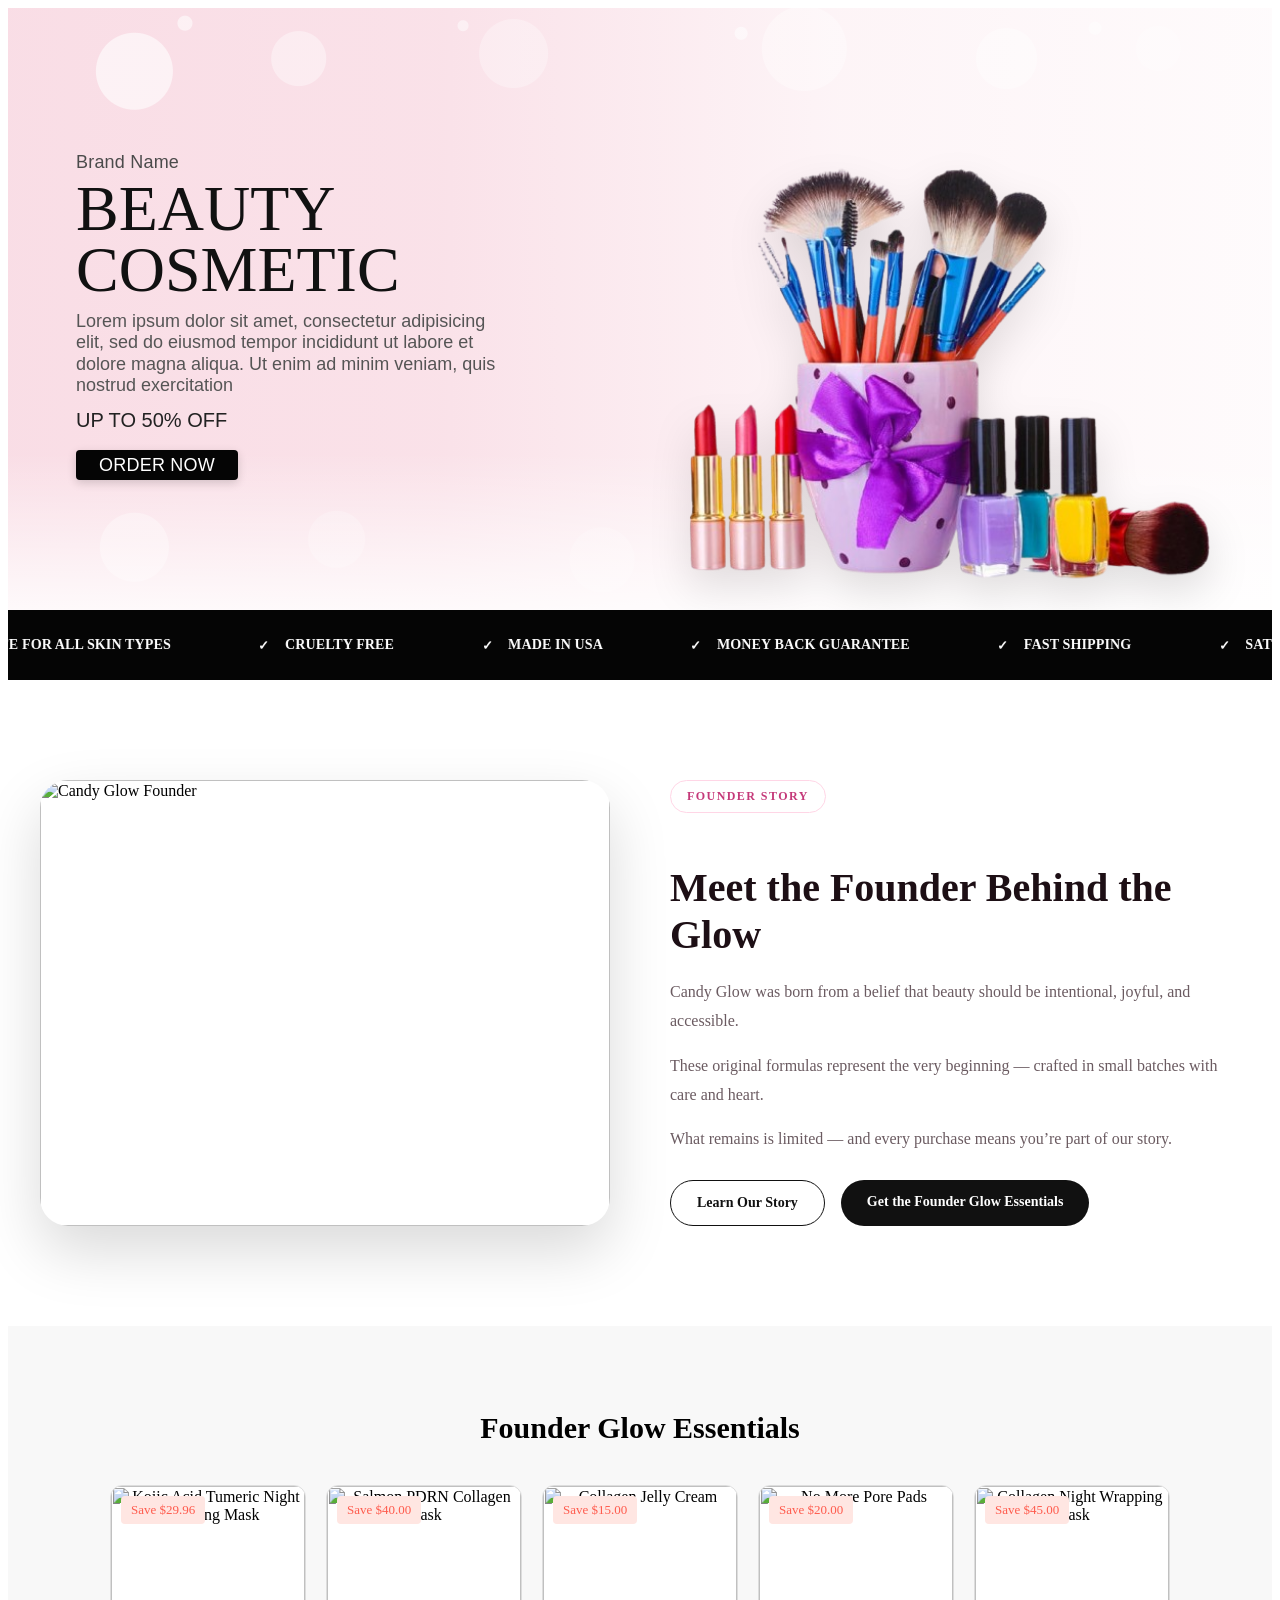
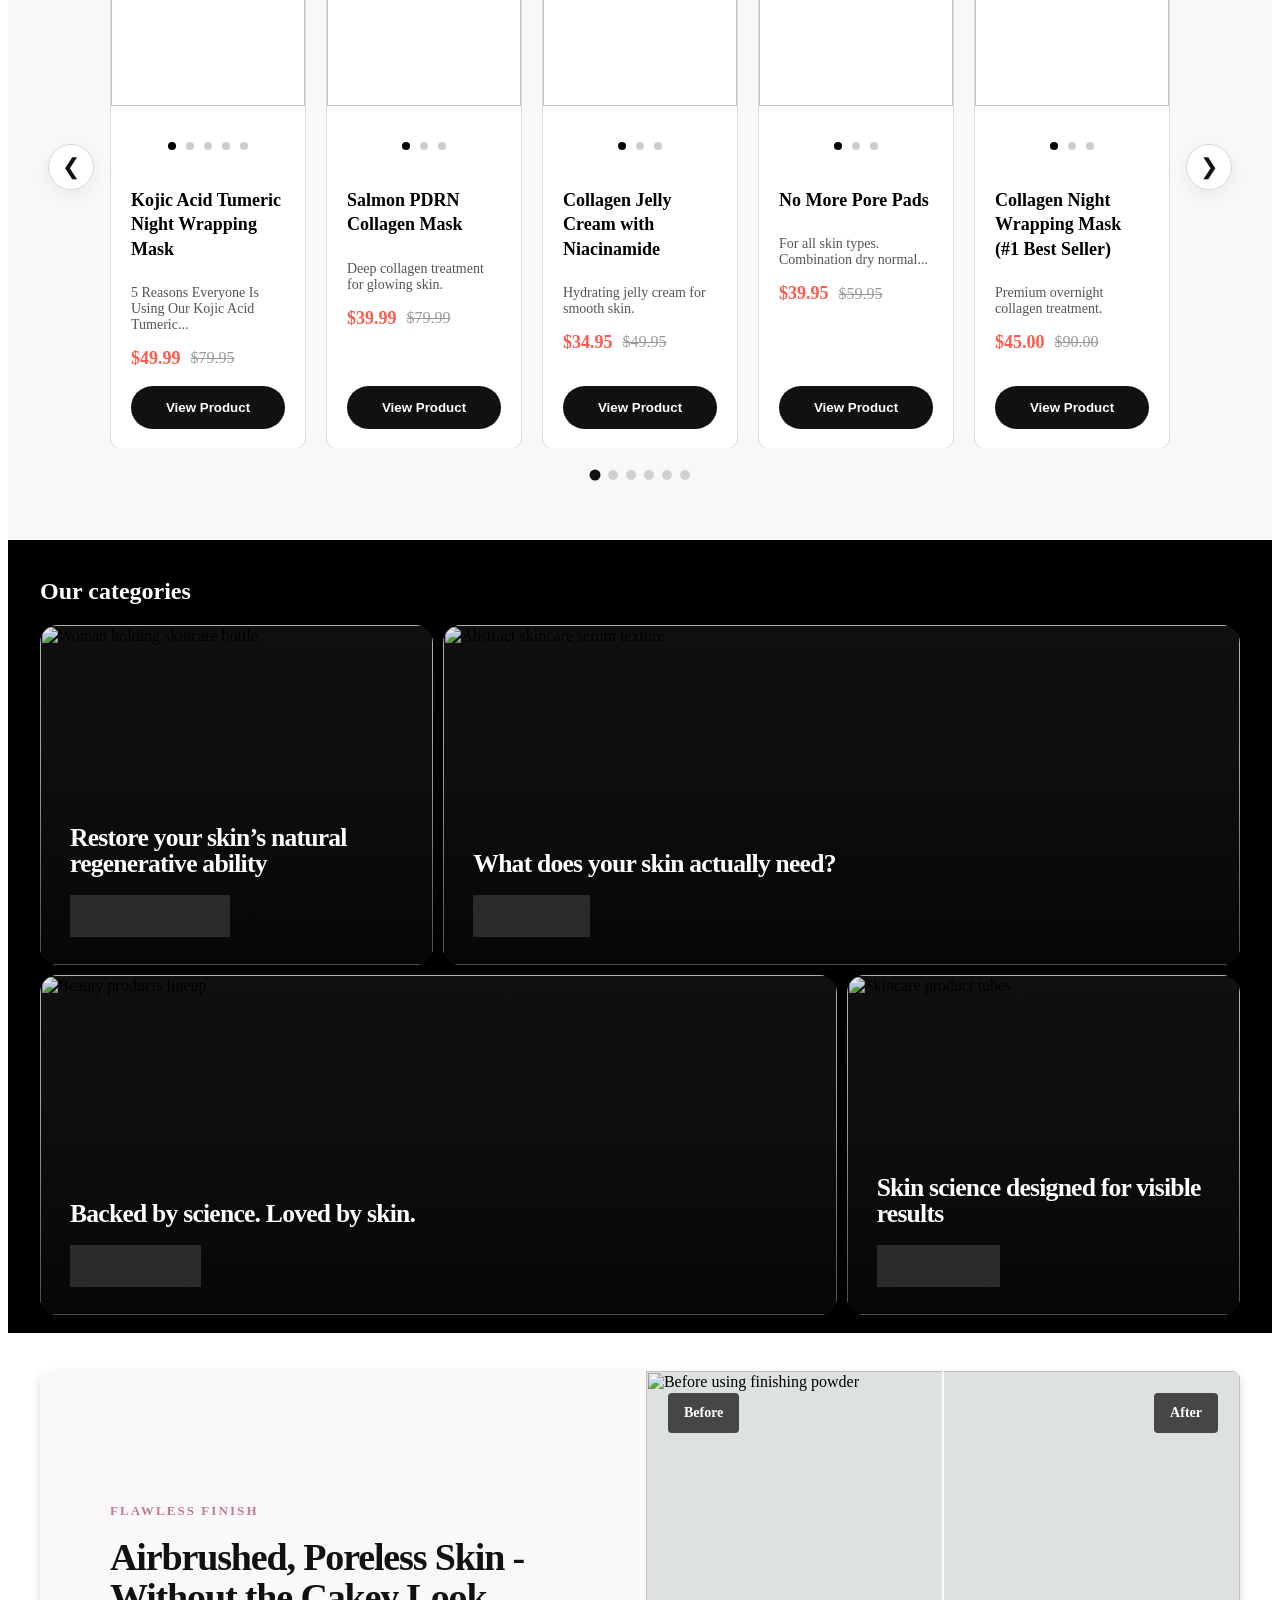
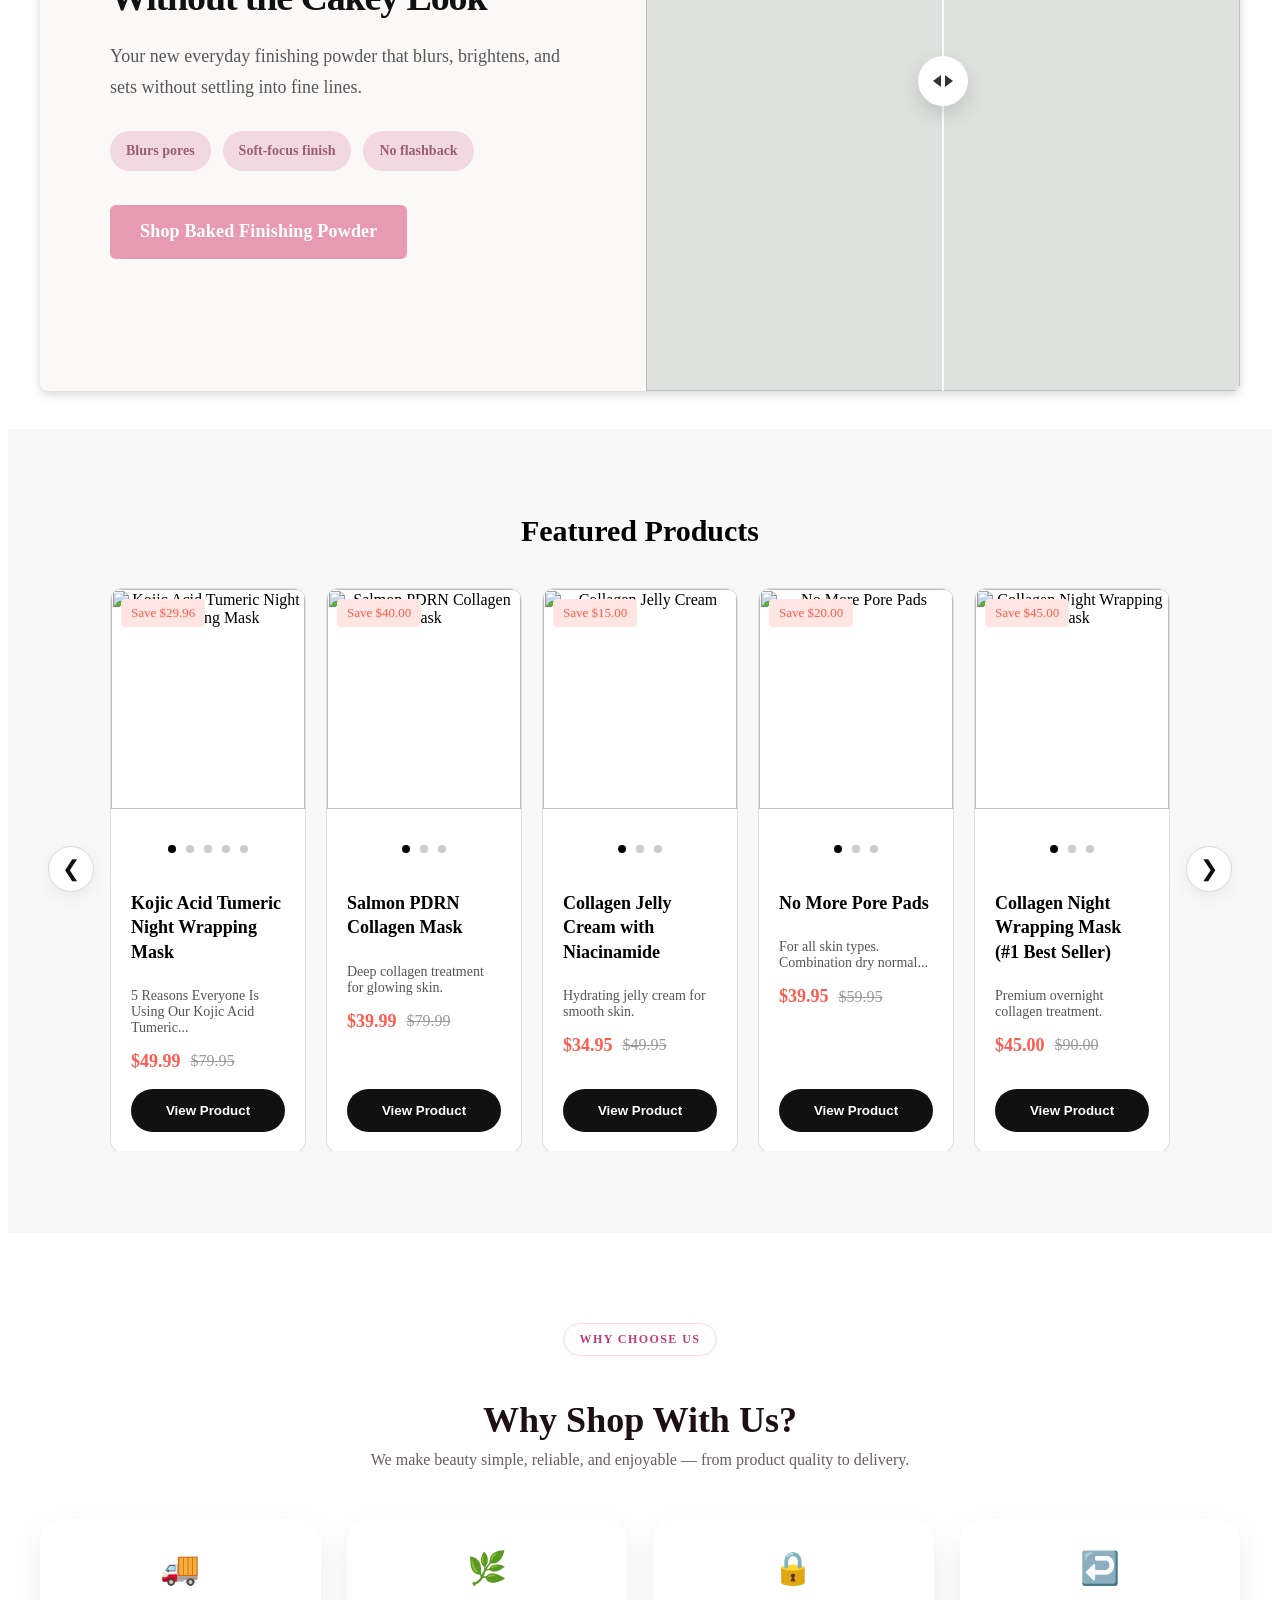
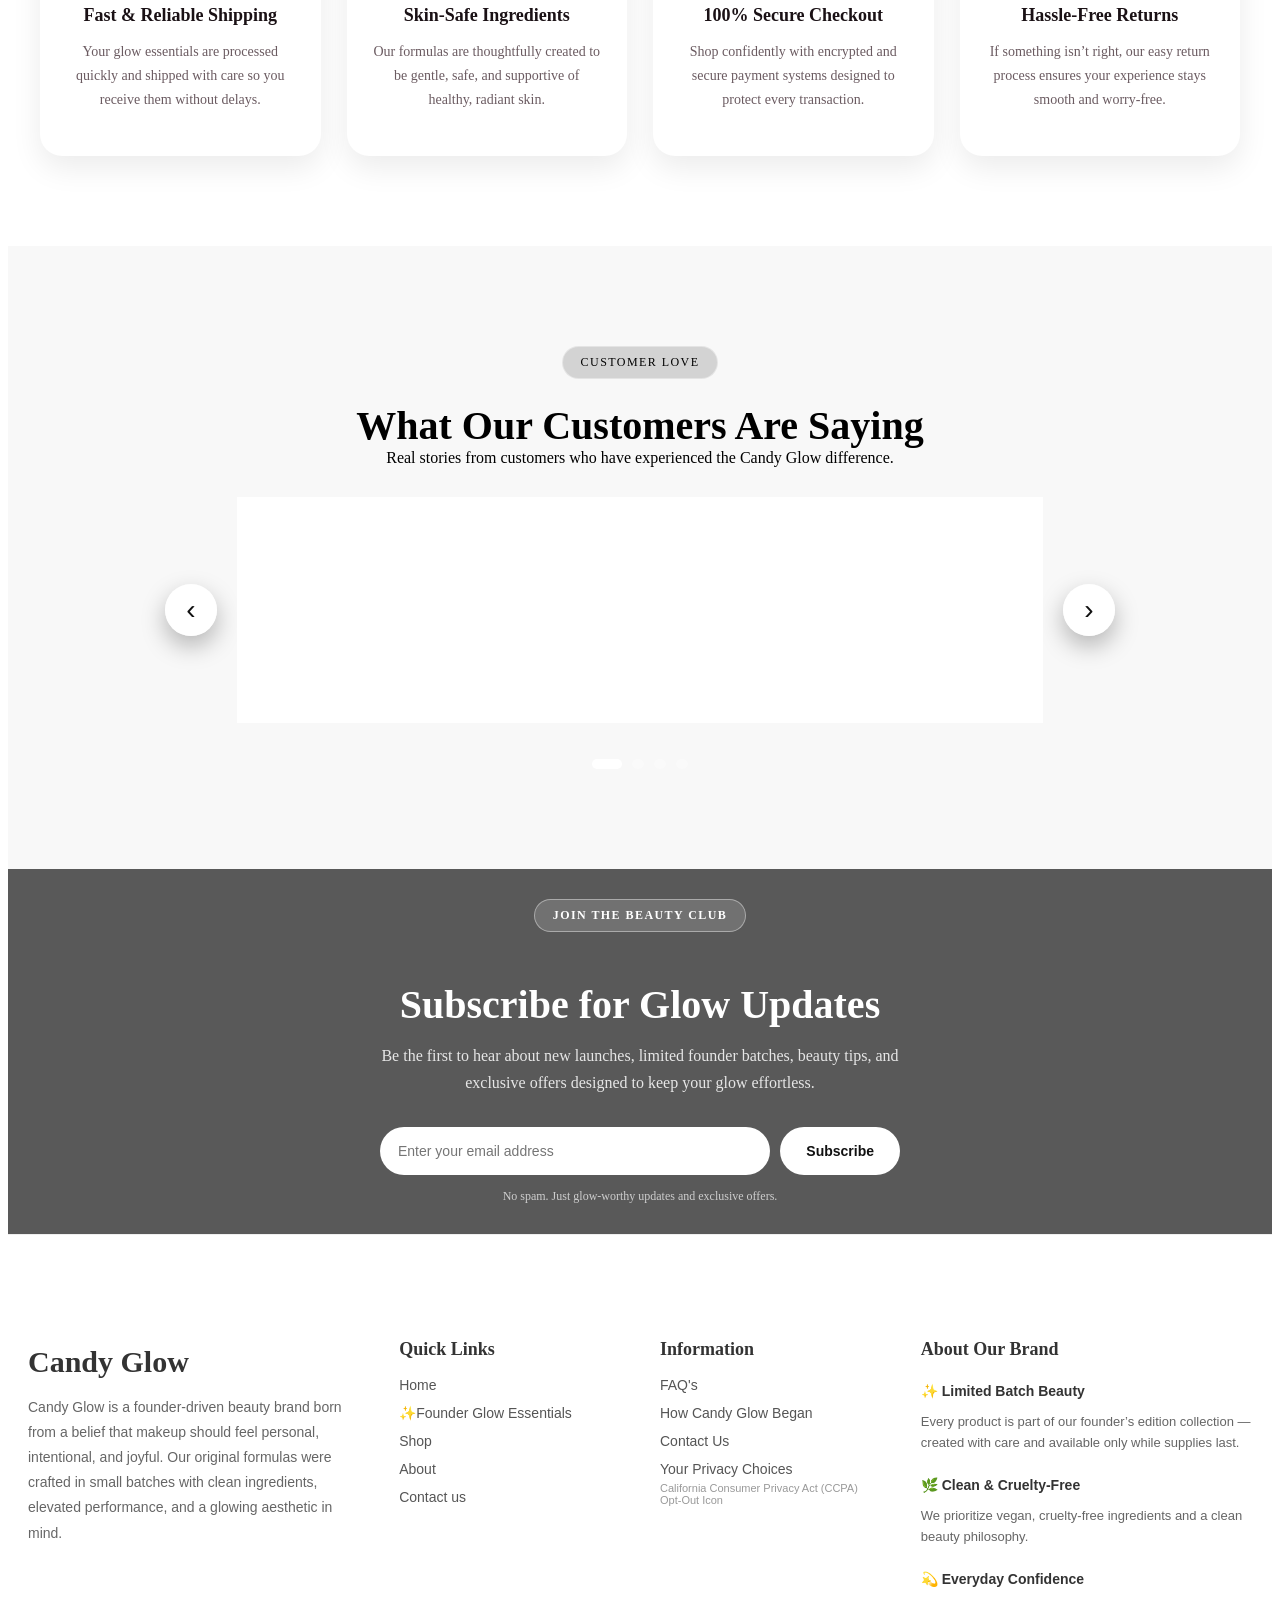
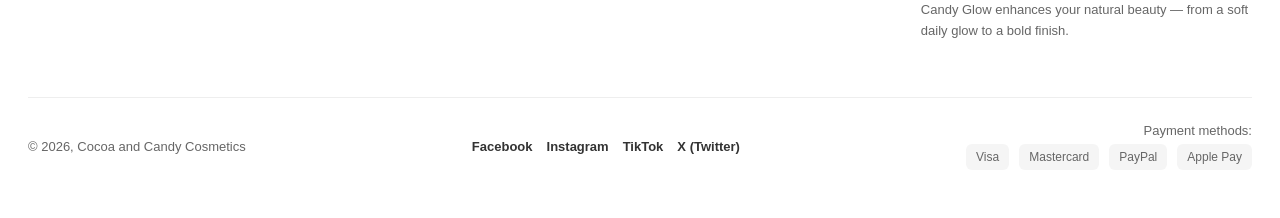
==== commit e774ca8f: "bug fixes" ====
--- a/index.html
+++ b/index.html
@@ -1511,11 +1511,6 @@
           grid-row: 2 / 3;
         }
 
-        .skin-card:nth-child(5) {
-          grid-column: 1 / 3;
-          grid-row: 3 / 4;
-        }
-
         .skin-card__content h3 {
           font-size: 28px;
         }
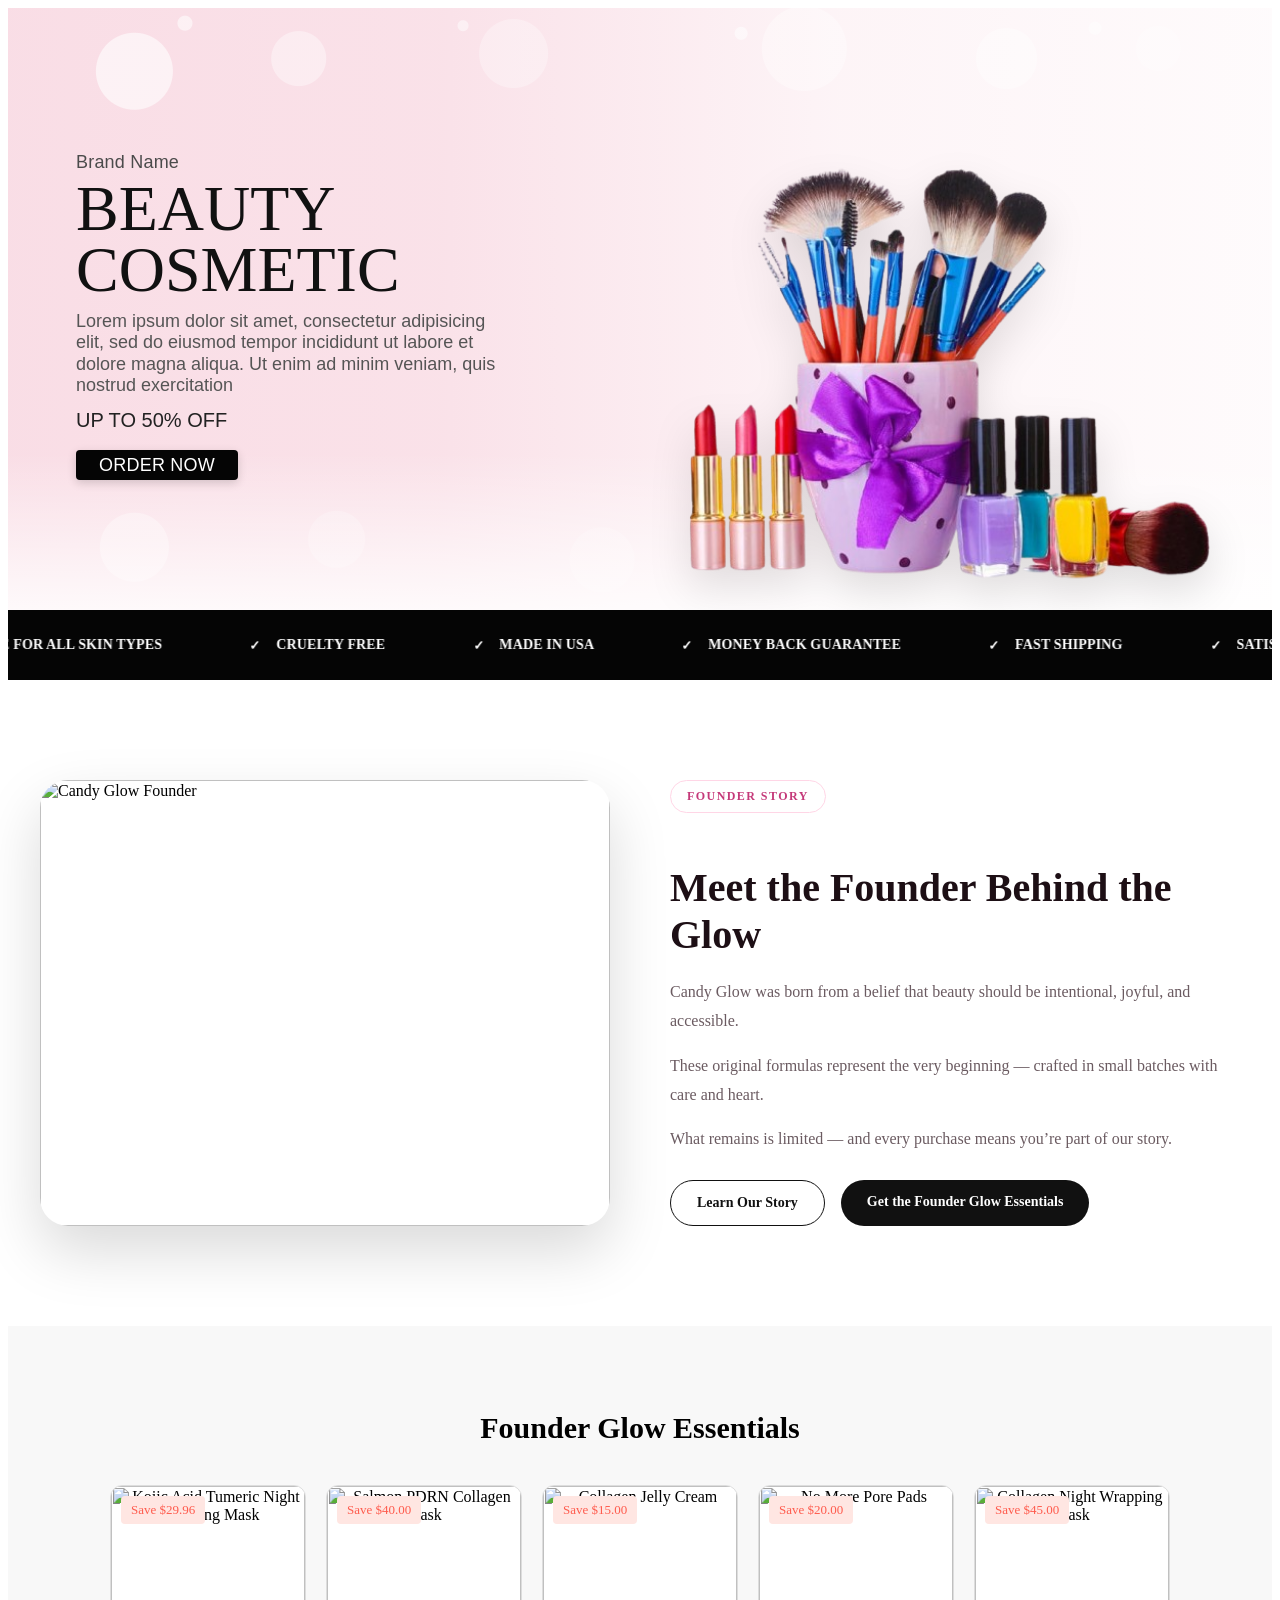
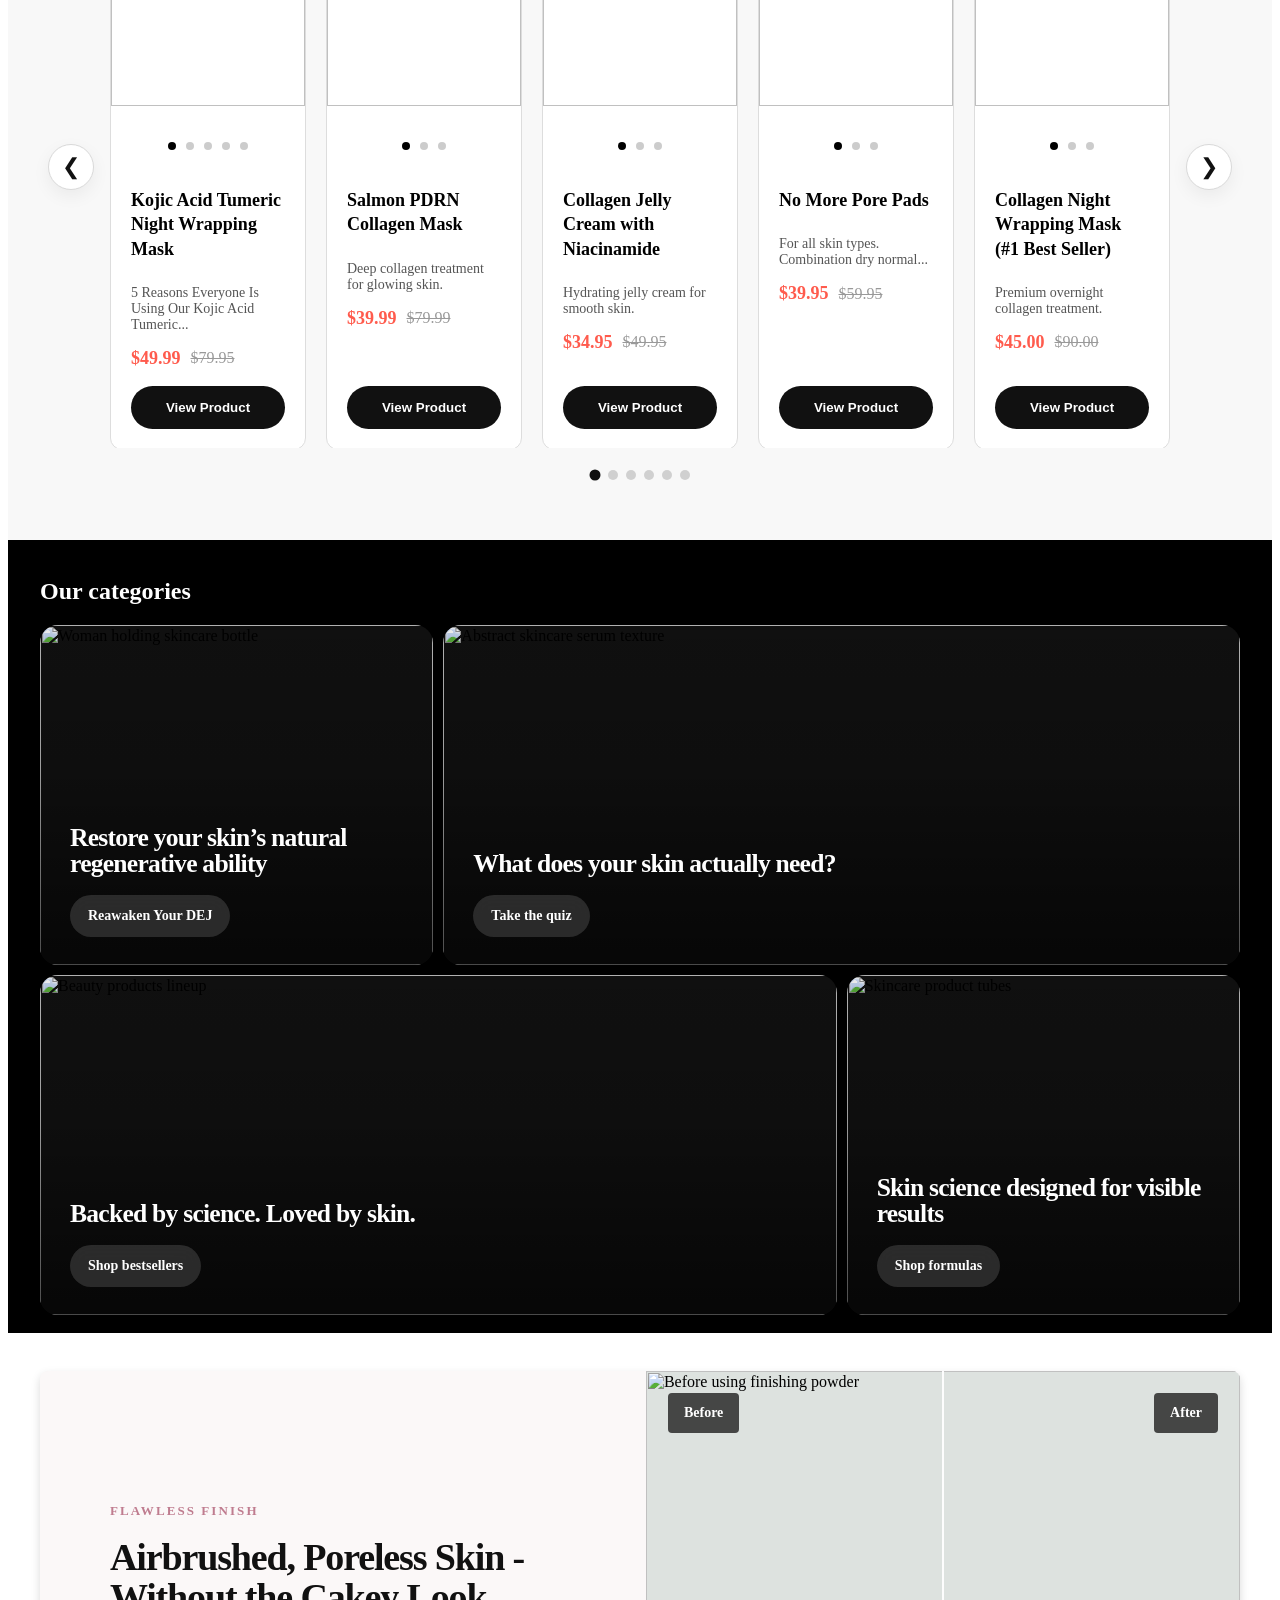
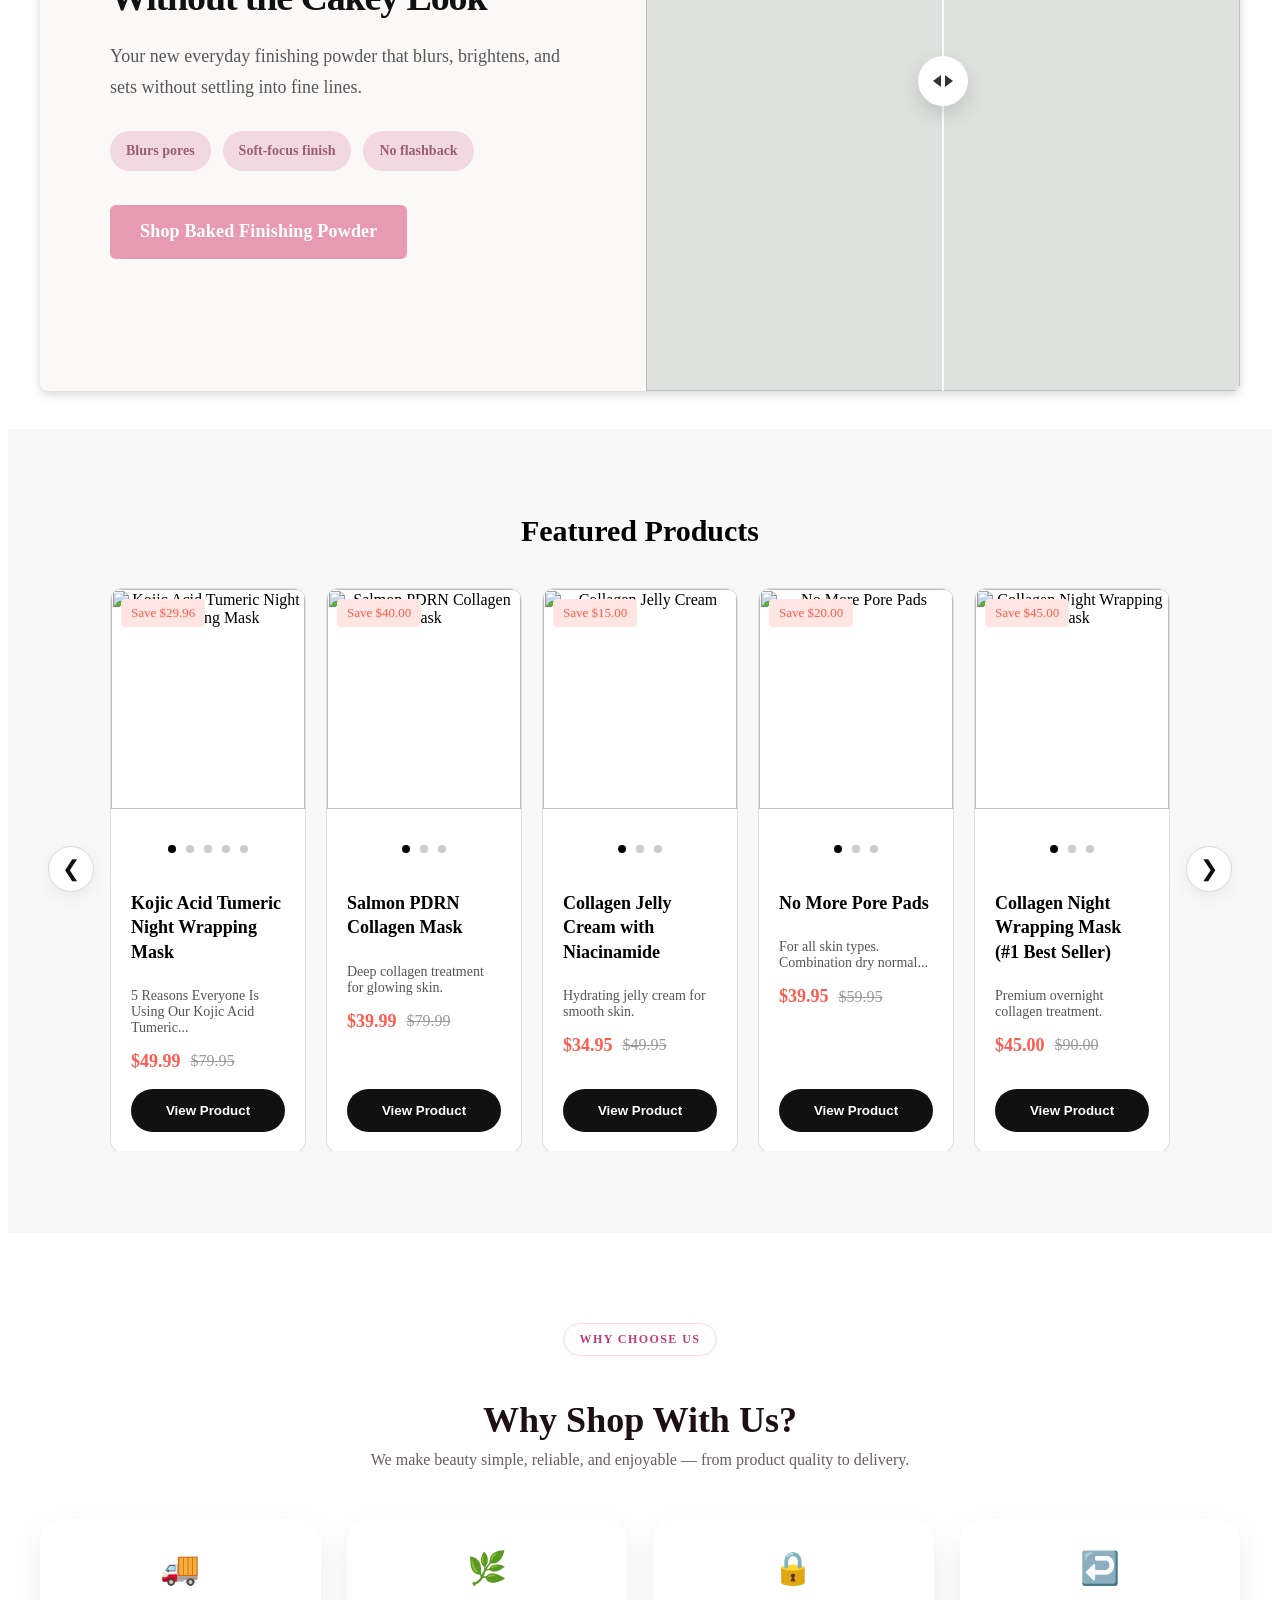
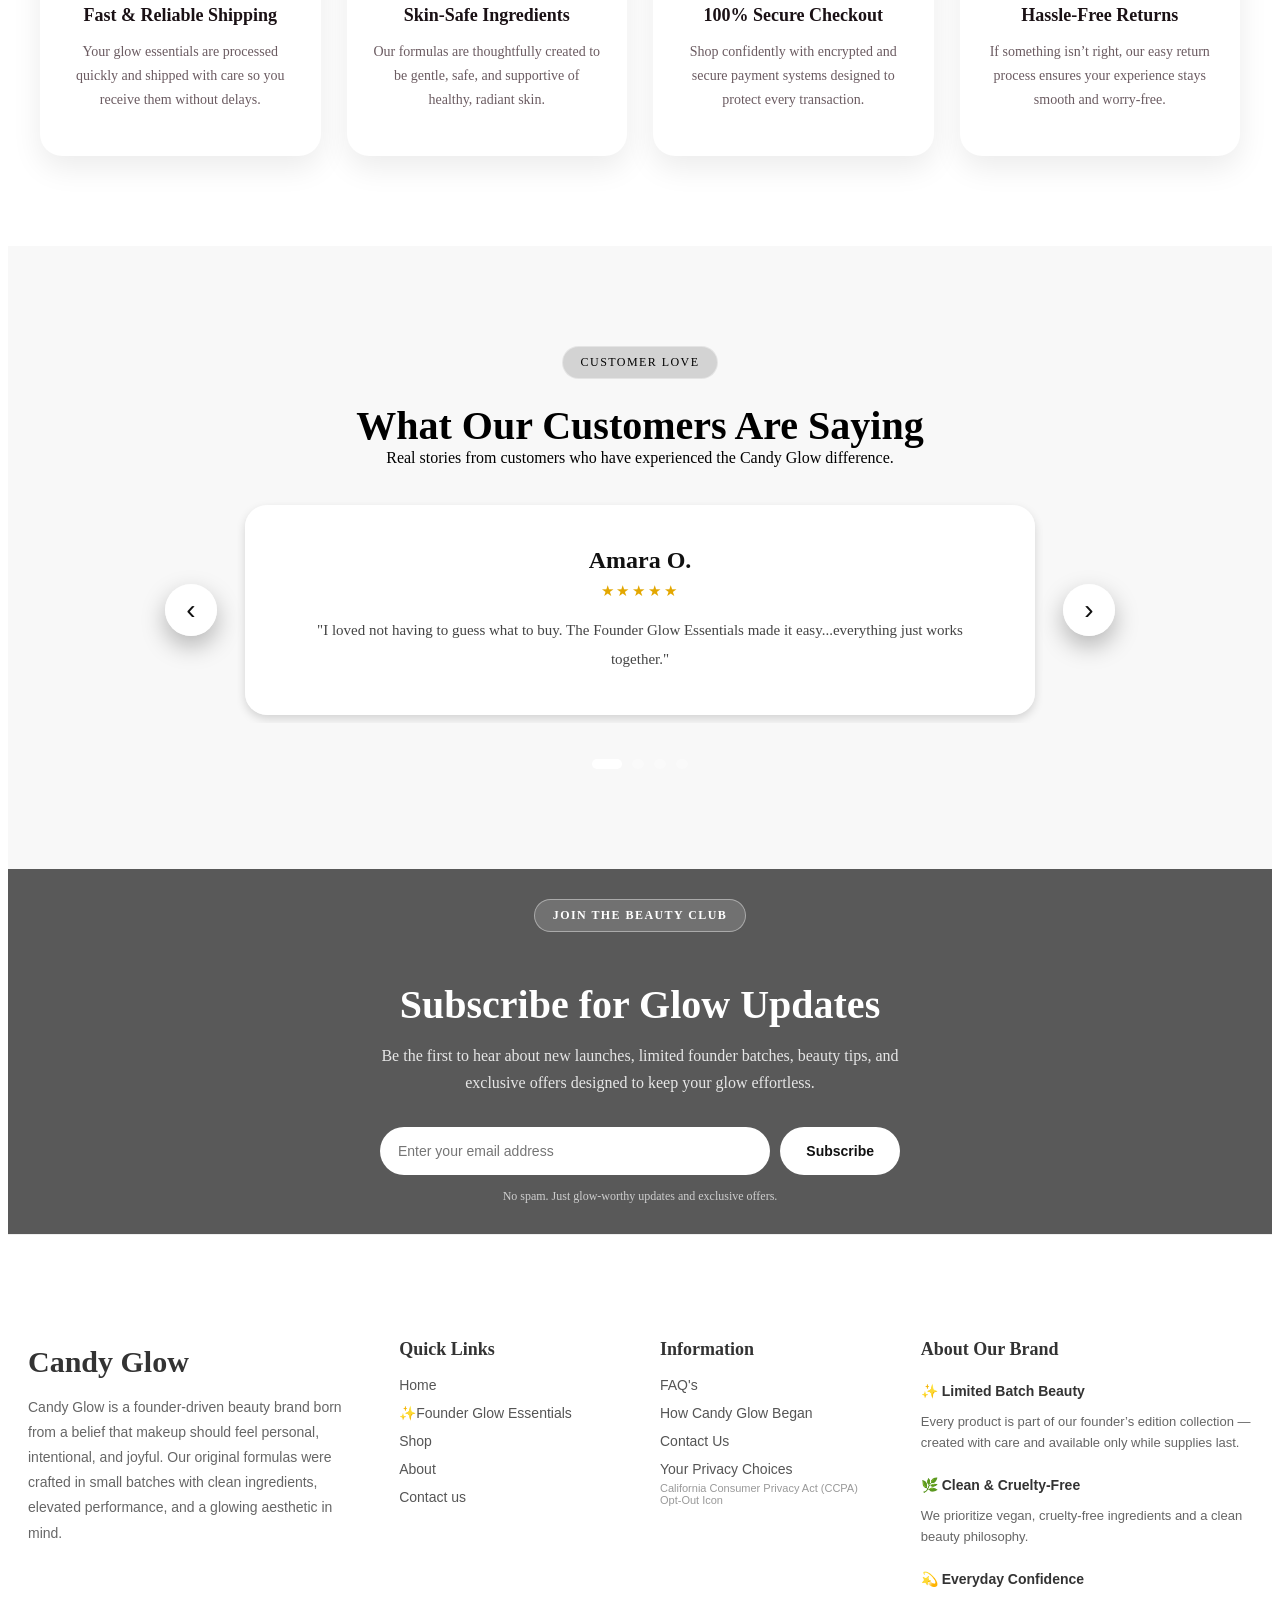
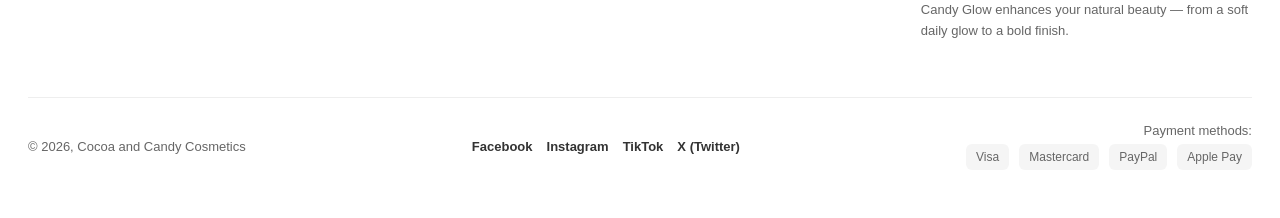
==== commit 820ca568: "bug fixes" ====
--- a/index.html
+++ b/index.html
@@ -1524,7 +1524,7 @@
 
         .skin-bento__grid {
           grid-template-columns: 1fr;
-          grid-template-rows: repeat(5, 280px);
+          grid-template-rows: repeat(4, 280px);
         }
 
         .skin-card,
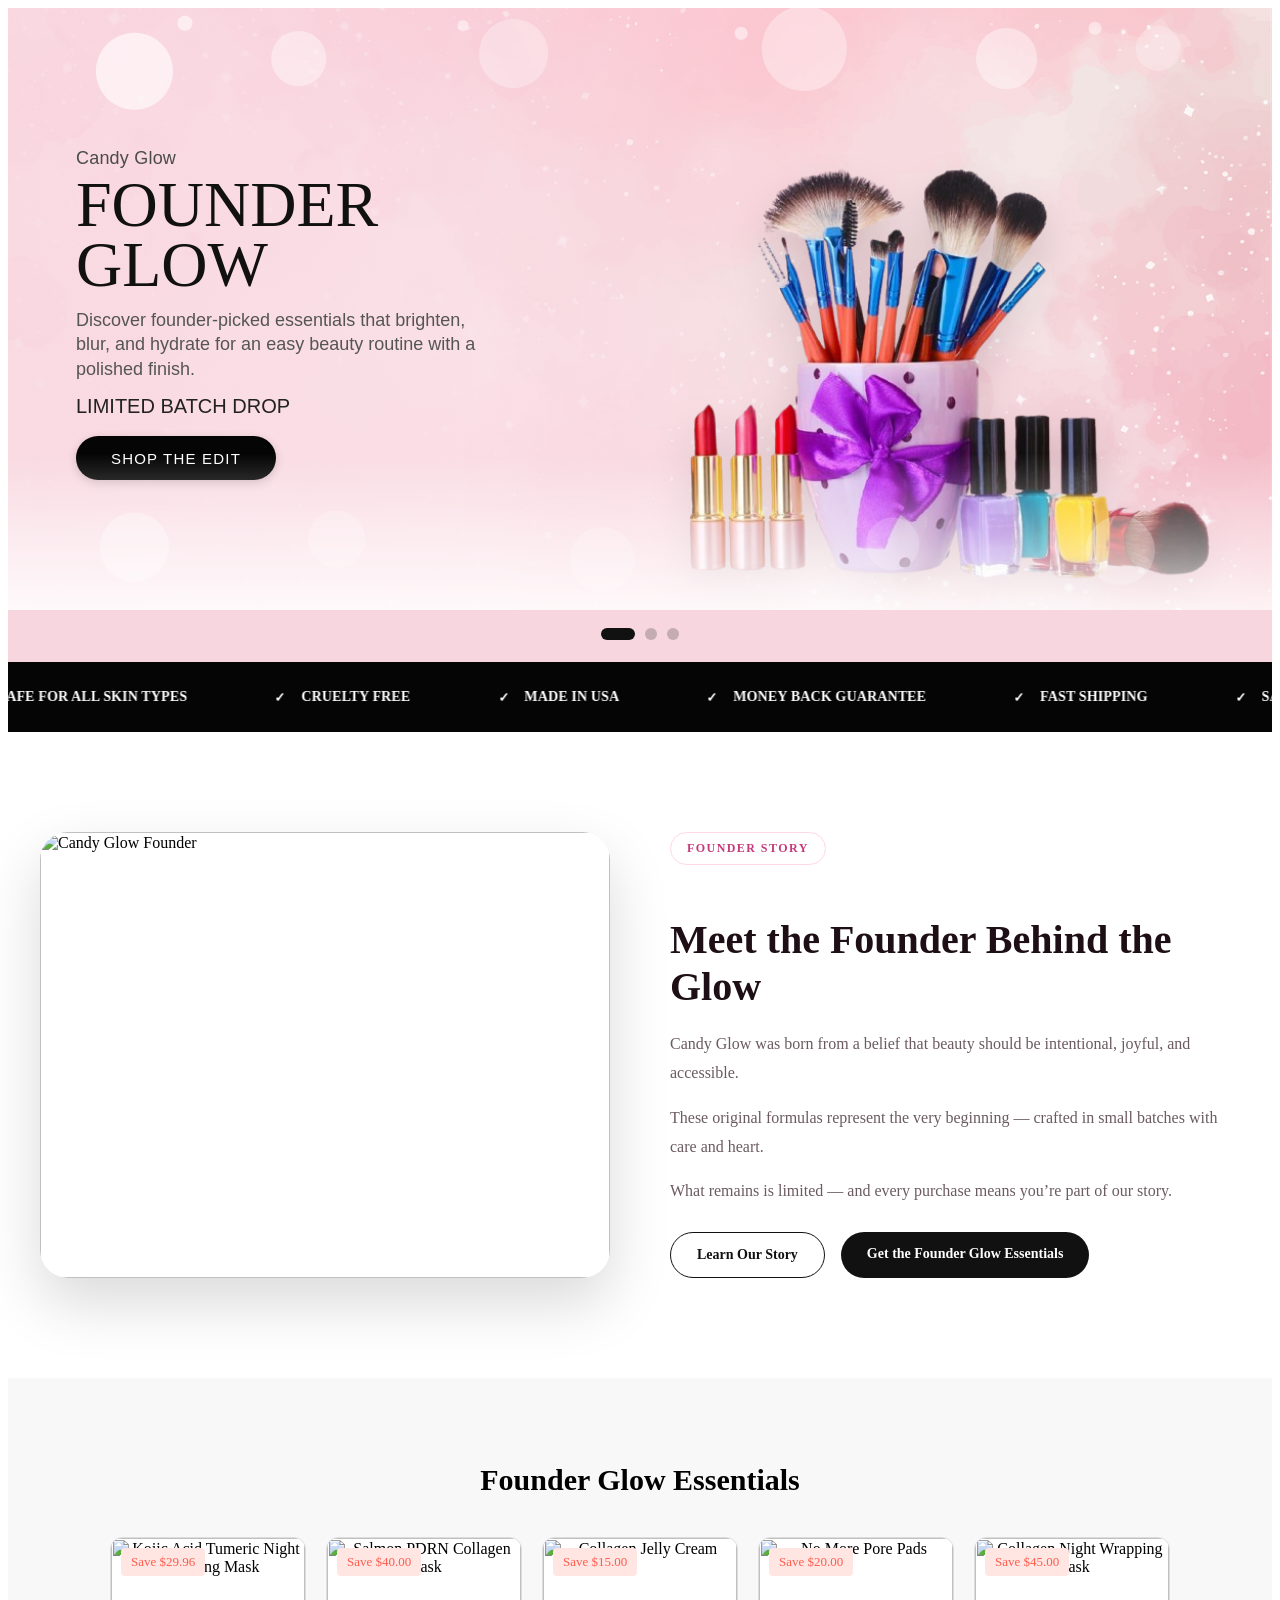
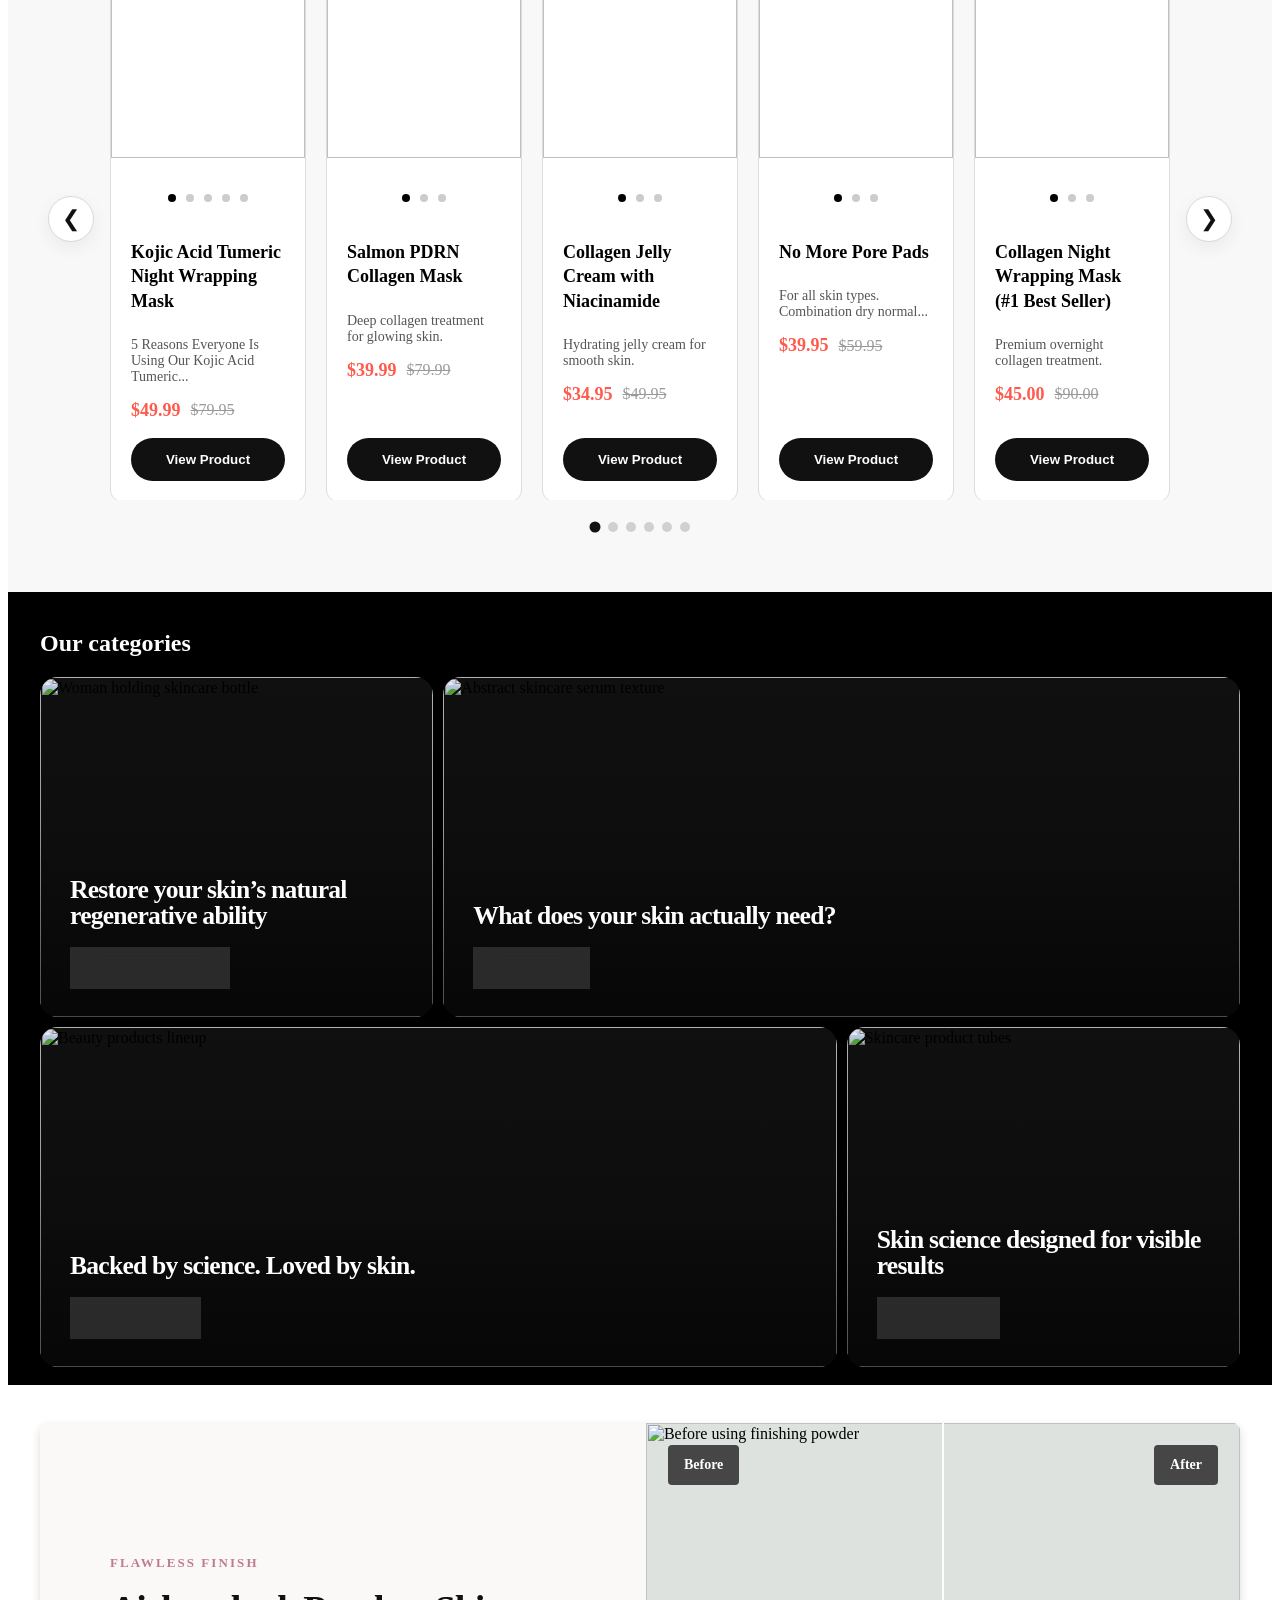
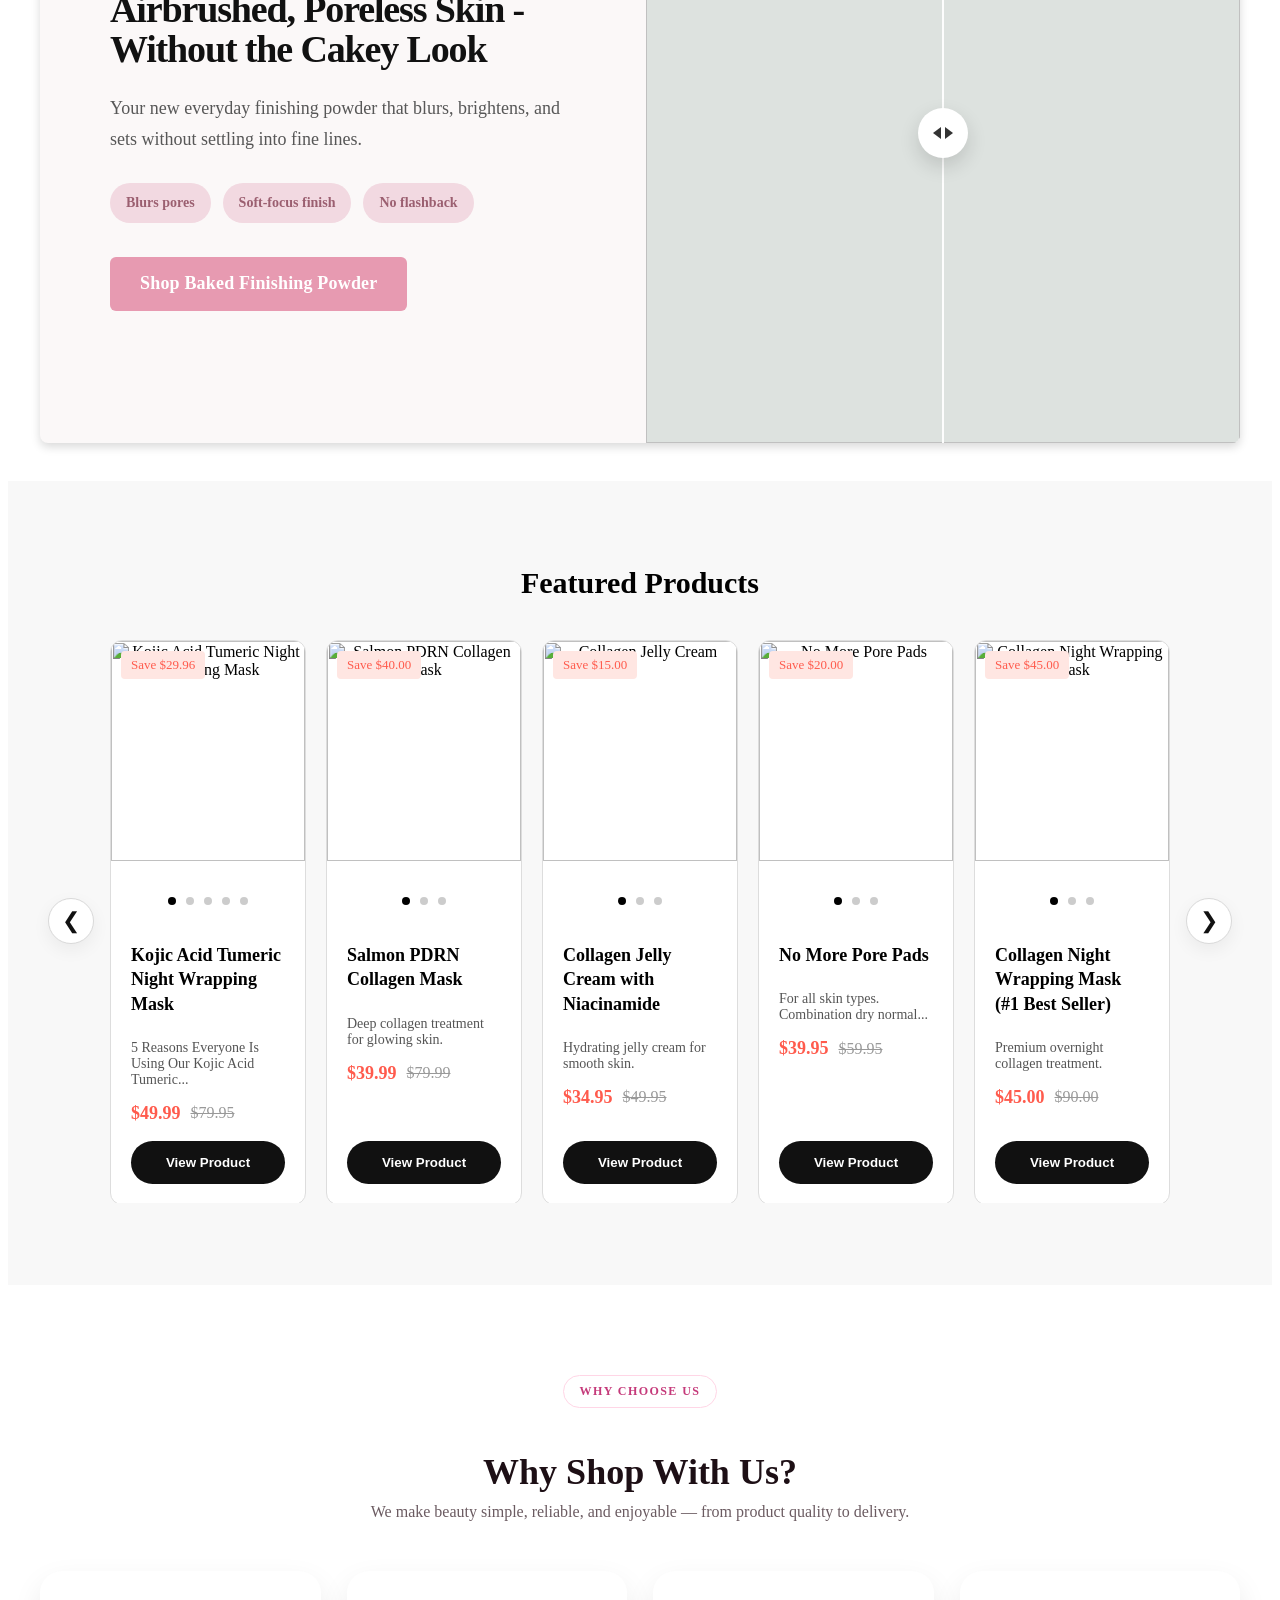
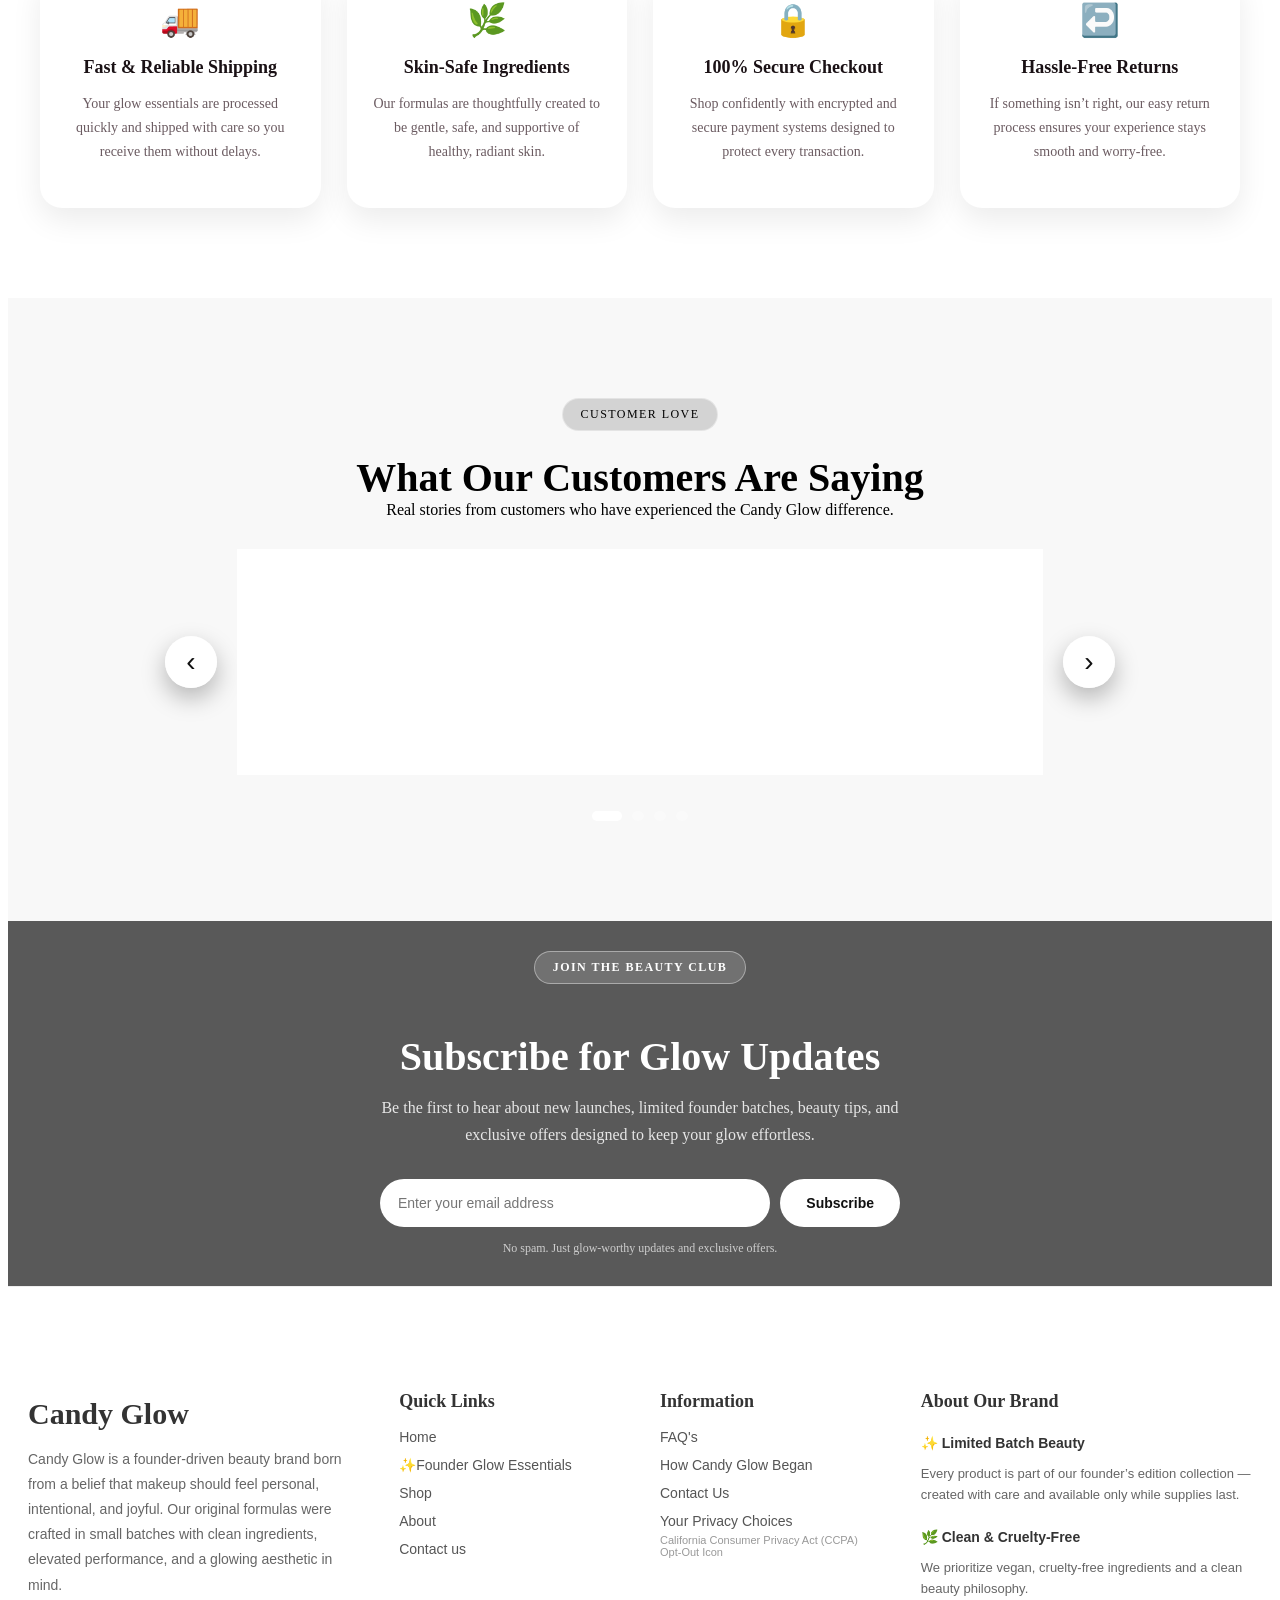
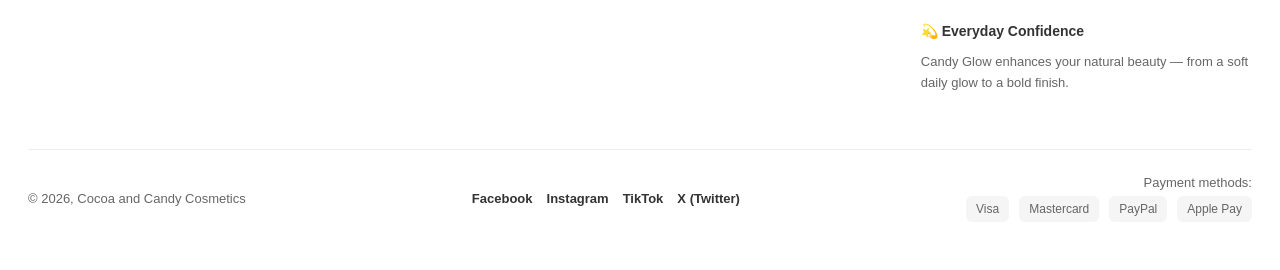
==== commit b11e6ee1: "bug fixes" ====
--- a/index.html
+++ b/index.html
@@ -10,47 +10,126 @@
 <body>
 
   <!-- HOME BANNER -->
-  <section class="beauty-hero">
-    <div class="beauty-hero__overlay beauty-hero__overlay--top"></div>
-    <div class="beauty-hero__overlay beauty-hero__overlay--bottom"></div>
-
-    <div class="beauty-hero__inner">
-      <div class="beauty-hero__content">
-        <div class="beauty-hero__brand">Brand Name</div>
-
-        <h1 class="beauty-hero__title">
-          BEAUTY<br>
-          COSMETIC
-        </h1>
-
-        <p class="beauty-hero__desc">
-          Lorem ipsum dolor sit amet, consectetur adipisicing elit, sed do eiusmod tempor
-          incididunt ut labore et dolore magna aliqua. Ut enim ad minim veniam, quis nostrud exercitation
-        </p>
-
-        <div class="beauty-hero__offer">UP TO 50% OFF</div>
-
-        <a href="#" class="beauty-hero__btn">ORDER NOW</a>
-      </div>
-
-      <div class="beauty-hero__visual">
-        <img class="beauty-hero__main-image" src="/img1.png" alt="Beauty cosmetics">
+  <section class="beauty-hero" id="homeHeroSlider" aria-label="Home banner slider">
+    <div class="beauty-hero__viewport">
+      <div class="beauty-hero__overlay beauty-hero__overlay--top"></div>
+      <div class="beauty-hero__overlay beauty-hero__overlay--bottom"></div>
+
+      <div class="beauty-hero__track">
+        <article class="beauty-hero__slide" style="--hero-bg:url('/banner.png');">
+          <div class="beauty-hero__inner">
+            <div class="beauty-hero__content">
+              <div class="beauty-hero__brand">Candy Glow</div>
+
+              <h1 class="beauty-hero__title">
+                FOUNDER<br>
+                GLOW
+              </h1>
+
+              <p class="beauty-hero__desc">
+                Discover founder-picked essentials that brighten, blur, and hydrate for an easy beauty routine with a
+                polished finish.
+              </p>
+
+              <div class="beauty-hero__offer">LIMITED BATCH DROP</div>
+
+              <a href="#" class="beauty-hero__btn">SHOP THE EDIT</a>
+            </div>
+
+            <div class="beauty-hero__visual">
+              <img class="beauty-hero__main-image" src="/img1.png" alt="Candy Glow founder essentials">
+            </div>
+          </div>
+        </article>
+
+        <article class="beauty-hero__slide" style="--hero-bg:url('/banner.png');">
+          <div class="beauty-hero__inner">
+            <div class="beauty-hero__content">
+              <div class="beauty-hero__brand">Candy Glow</div>
+
+              <h1 class="beauty-hero__title">
+                SKIN-FIRST<br>
+                BEAUTY
+              </h1>
+
+              <p class="beauty-hero__desc">
+                Lightweight formulas, soft-focus finishes, and everyday favorites made to feel effortless from morning
+                prep to final touch.
+              </p>
+
+              <div class="beauty-hero__offer">FREE SHIPPING OVER $50</div>
+
+              <a href="#" class="beauty-hero__btn">SHOP BESTSELLERS</a>
+            </div>
+
+            <div class="beauty-hero__visual">
+              <img class="beauty-hero__main-image" src="/image3.png" alt="Candy Glow beauty collection">
+            </div>
+          </div>
+        </article>
+
+        <article class="beauty-hero__slide" style="--hero-bg:url('/banner.png');">
+          <div class="beauty-hero__inner">
+            <div class="beauty-hero__content">
+              <div class="beauty-hero__brand">Candy Glow</div>
+
+              <h1 class="beauty-hero__title">
+                GLOW<br>
+                CONFIDENTLY
+              </h1>
+
+              <p class="beauty-hero__desc">
+                Build a routine that looks radiant in real life with clean beauty staples designed for comfort,
+                confidence, and repeat wear.
+              </p>
+
+              <div class="beauty-hero__offer">NEW CUSTOMERS SAVE 15%</div>
+
+              <a href="#" class="beauty-hero__btn">START YOUR ROUTINE</a>
+            </div>
+
+            <div class="beauty-hero__visual">
+              <img class="beauty-hero__main-image" src="/image2.png" alt="Candy Glow founder portrait">
+            </div>
+          </div>
+        </article>
       </div>
     </div>
+
+    <div class="beauty-hero__indicators" aria-label="Banner indicators"></div>
+
     <style>
       .beauty-hero {
         position: relative;
         overflow: hidden;
+        width: 100%;
+        background: #f8d6e0;
+        font-family: Georgia, "Times New Roman", serif;
+        padding-bottom: 22px;
+      }
+
+      .beauty-hero__viewport {
+        position: relative;
+        overflow: hidden;
+      }
+
+      .beauty-hero__track {
+        display: flex;
+        transition: transform .75s cubic-bezier(.22, 1, .36, 1);
+        will-change: transform;
+      }
+
+      .beauty-hero__slide {
+        position: relative;
+        flex: 0 0 100%;
         min-height: 560px;
-        width: 100%;
-        background-image: url("https://pittsburghocdtreatment.com/wp-content/uploads/2026/01/pink-glittery-backdrop-scrapbooking-sparkle-background-wallpaper-stockpack-pixabay.png");
+        background-image: var(--hero-bg);
         background-size: cover;
         background-position: center;
         background-repeat: no-repeat;
-        font-family: Georgia, "Times New Roman", serif;
-      }
-
-      .beauty-hero::before {
+      }
+
+      .beauty-hero__slide::before {
         content: "";
         position: absolute;
         inset: 0;
@@ -136,11 +215,11 @@
       }
 
       .beauty-hero__desc {
-        margin: 10px 0 12px;
+        margin: 12px 0 14px;
         max-width: 430px;
         font-family: Arial, Helvetica, sans-serif;
         font-size: 18px;
-        line-height: 1.2;
+        line-height: 1.35;
         color: #555;
       }
 
@@ -156,16 +235,16 @@
         display: inline-flex;
         align-items: center;
         justify-content: center;
-        min-width: 126px;
-        height: 30px;
-        padding: 0 18px;
+        min-width: 160px;
+        min-height: 44px;
+        padding: 0 20px;
         background: #050505;
         color: #fff;
         text-decoration: none;
         font-family: Arial, Helvetica, sans-serif;
-        font-size: 18px;
-        border-radius: 4px;
-        letter-spacing: .2px;
+        font-size: 15px;
+        border-radius: 999px;
+        letter-spacing: .08em;
         box-shadow: 0 3px 10px rgba(0, 0, 0, .16);
         transition: transform .25s ease, opacity .25s ease;
       }
@@ -187,10 +266,34 @@
         display: block;
         width: min(100%, 760px);
         max-width: 760px;
+        max-height: 520px;
         object-fit: contain;
         object-position: bottom center;
         margin-bottom: 0;
         filter: drop-shadow(0 18px 20px rgba(0, 0, 0, 0.12));
+      }
+
+      .beauty-hero__indicators {
+        display: flex;
+        justify-content: center;
+        gap: 10px;
+        margin-top: 18px;
+      }
+
+      .beauty-hero__indicator {
+        width: 12px;
+        height: 12px;
+        border-radius: 999px;
+        border: none;
+        background: rgba(17, 17, 17, 0.22);
+        cursor: pointer;
+        padding: 0;
+        transition: background .25s ease, transform .25s ease, width .25s ease;
+      }
+
+      .beauty-hero__indicator.is-active {
+        width: 34px;
+        background: #111;
       }
 
       @media (max-width: 991px) {
@@ -226,11 +329,12 @@
       }
 
       @media (max-width: 640px) {
-        .beauty-hero {
+        .beauty-hero__slide {
           min-height: auto;
         }
 
         .beauty-hero__inner {
+          min-height: auto;
           padding: 30px 16px 22px;
         }
 
@@ -247,8 +351,12 @@
         }
 
         .beauty-hero__desc {
-          font-size: 12px;
-          line-height: 1.4;
+          font-size: 14px;
+          line-height: 1.5;
+        }
+
+        .beauty-hero__btn {
+          width: 100%;
         }
 
         .beauty-hero__main-image {
@@ -256,6 +364,89 @@
         }
       }
     </style>
+
+    <script>
+      (() => {
+        const hero = document.getElementById("homeHeroSlider");
+        if (!hero) return;
+
+        const track = hero.querySelector(".beauty-hero__track");
+        const slides = Array.from(hero.querySelectorAll(".beauty-hero__slide"));
+        const indicators = hero.querySelector(".beauty-hero__indicators");
+        const autoplayDelay = 3000;
+        const reducedMotion = window.matchMedia("(prefers-reduced-motion: reduce)");
+        let currentIndex = 0;
+        let autoplayId = null;
+
+        if (!track || slides.length === 0 || !indicators) return;
+
+        function setActiveSlide(index) {
+          currentIndex = (index + slides.length) % slides.length;
+          track.style.transform = `translateX(-${currentIndex * 100}%)`;
+
+          indicators.querySelectorAll(".beauty-hero__indicator").forEach((indicator, indicatorIndex) => {
+            const isActive = indicatorIndex === currentIndex;
+            indicator.classList.toggle("is-active", isActive);
+            indicator.setAttribute("aria-current", isActive ? "true" : "false");
+          });
+        }
+
+        function stopAutoplay() {
+          if (autoplayId) {
+            window.clearInterval(autoplayId);
+            autoplayId = null;
+          }
+        }
+
+        function startAutoplay() {
+          stopAutoplay();
+
+          if (slides.length < 2 || reducedMotion.matches) {
+            return;
+          }
+
+          autoplayId = window.setInterval(() => {
+            setActiveSlide(currentIndex + 1);
+          }, autoplayDelay);
+        }
+
+        function restartAutoplay() {
+          startAutoplay();
+        }
+
+        indicators.innerHTML = "";
+
+        slides.forEach((_, slideIndex) => {
+          const indicator = document.createElement("button");
+          indicator.type = "button";
+          indicator.className = "beauty-hero__indicator";
+          indicator.setAttribute("aria-label", `Show banner slide ${slideIndex + 1}`);
+          indicator.addEventListener("click", () => {
+            setActiveSlide(slideIndex);
+            restartAutoplay();
+          });
+          indicators.appendChild(indicator);
+        });
+
+        hero.addEventListener("mouseenter", stopAutoplay);
+        hero.addEventListener("mouseleave", startAutoplay);
+        hero.addEventListener("focusin", stopAutoplay);
+        hero.addEventListener("focusout", (event) => {
+          if (!hero.contains(event.relatedTarget)) {
+            startAutoplay();
+          }
+        });
+
+        if (typeof reducedMotion.addEventListener === "function") {
+          reducedMotion.addEventListener("change", startAutoplay);
+        } else if (typeof reducedMotion.addListener === "function") {
+          reducedMotion.addListener(startAutoplay);
+        }
+
+        setActiveSlide(0);
+        startAutoplay();
+      })();
+    </script>
   </section>
 
   <!-- credibility slidwr -->
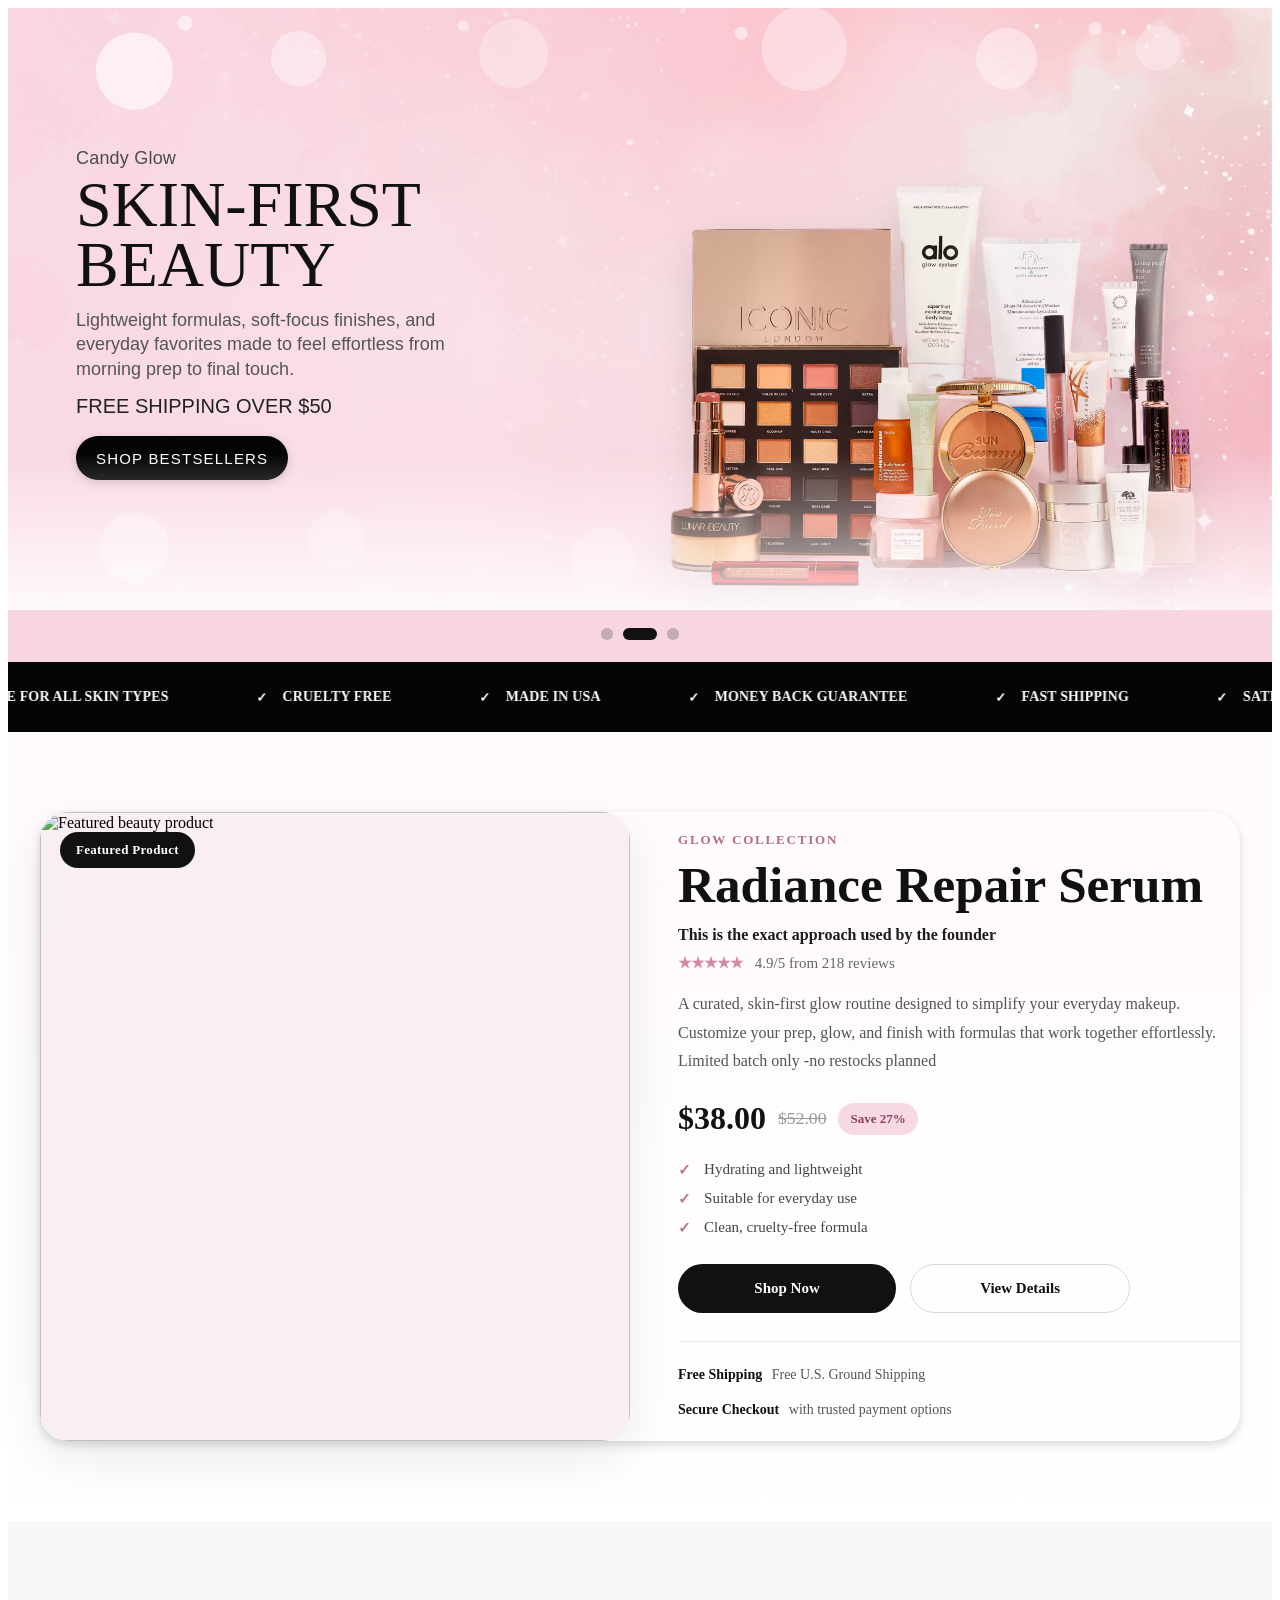
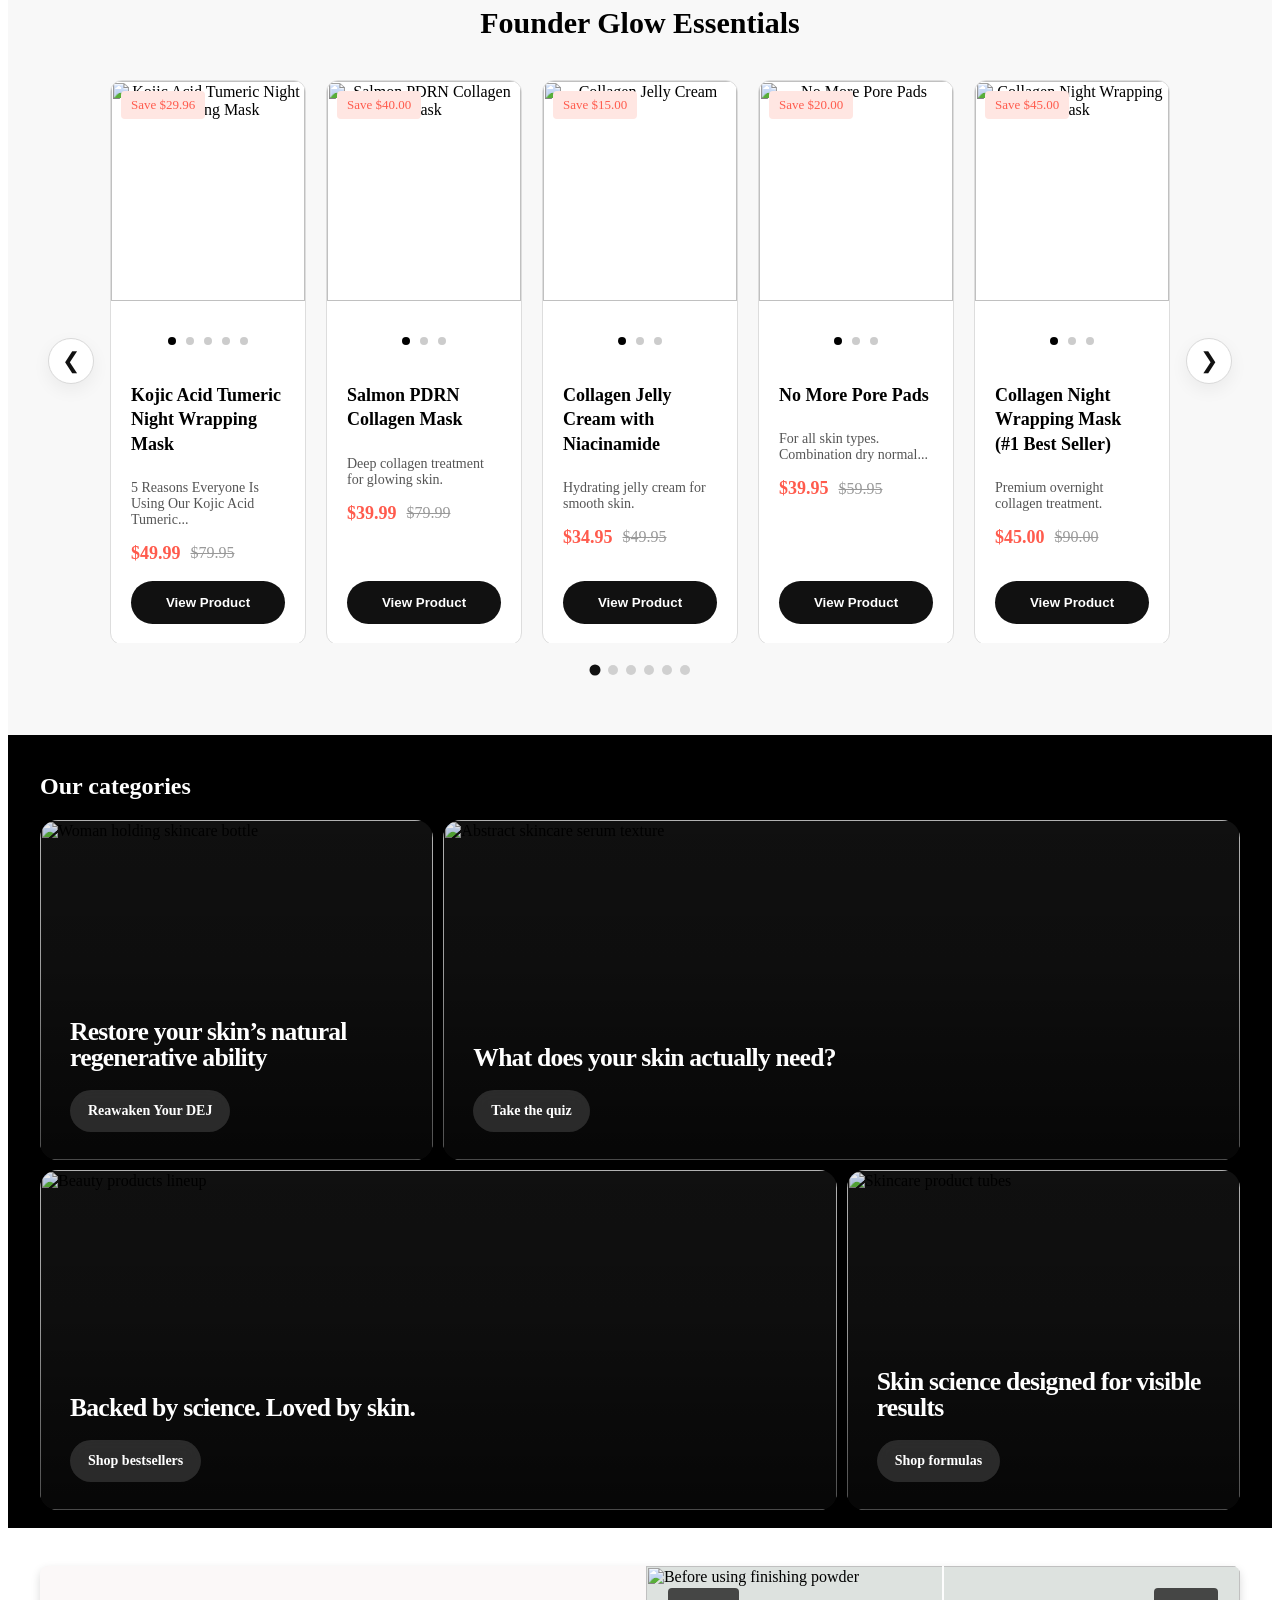
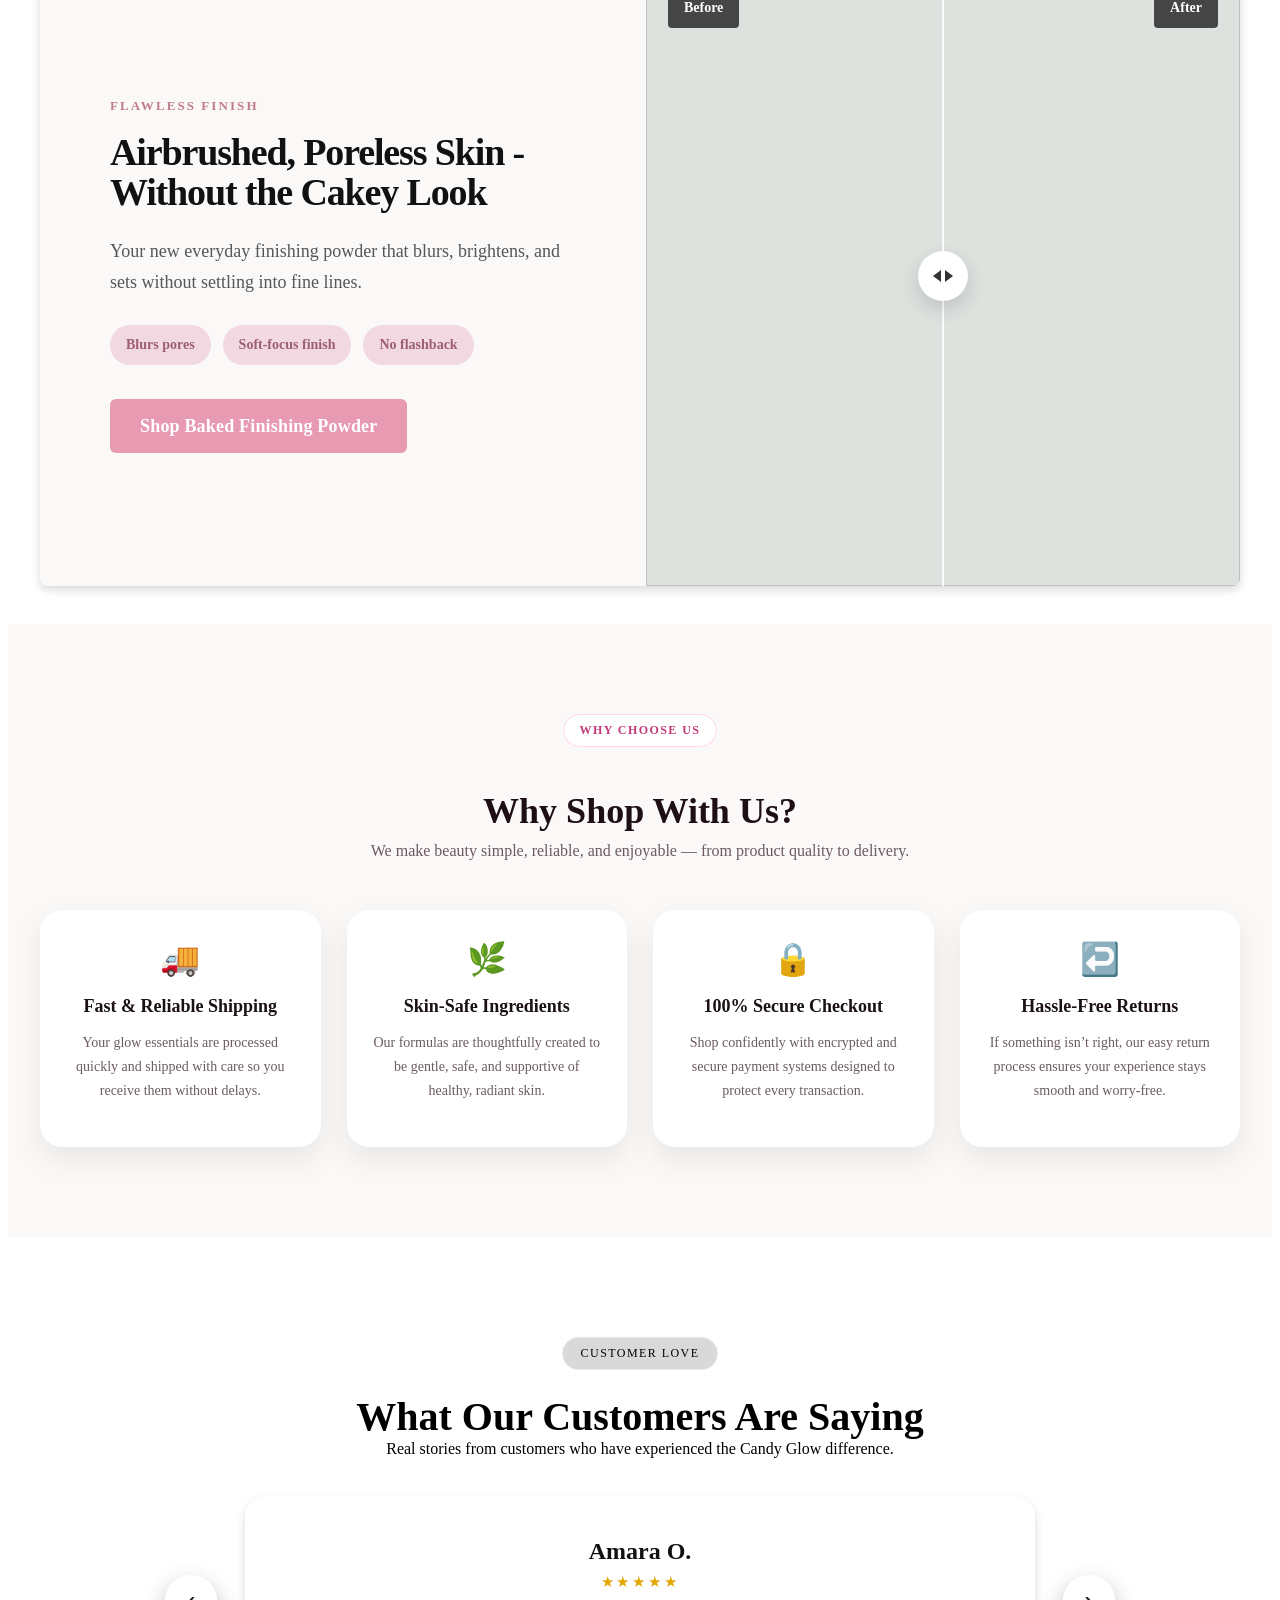
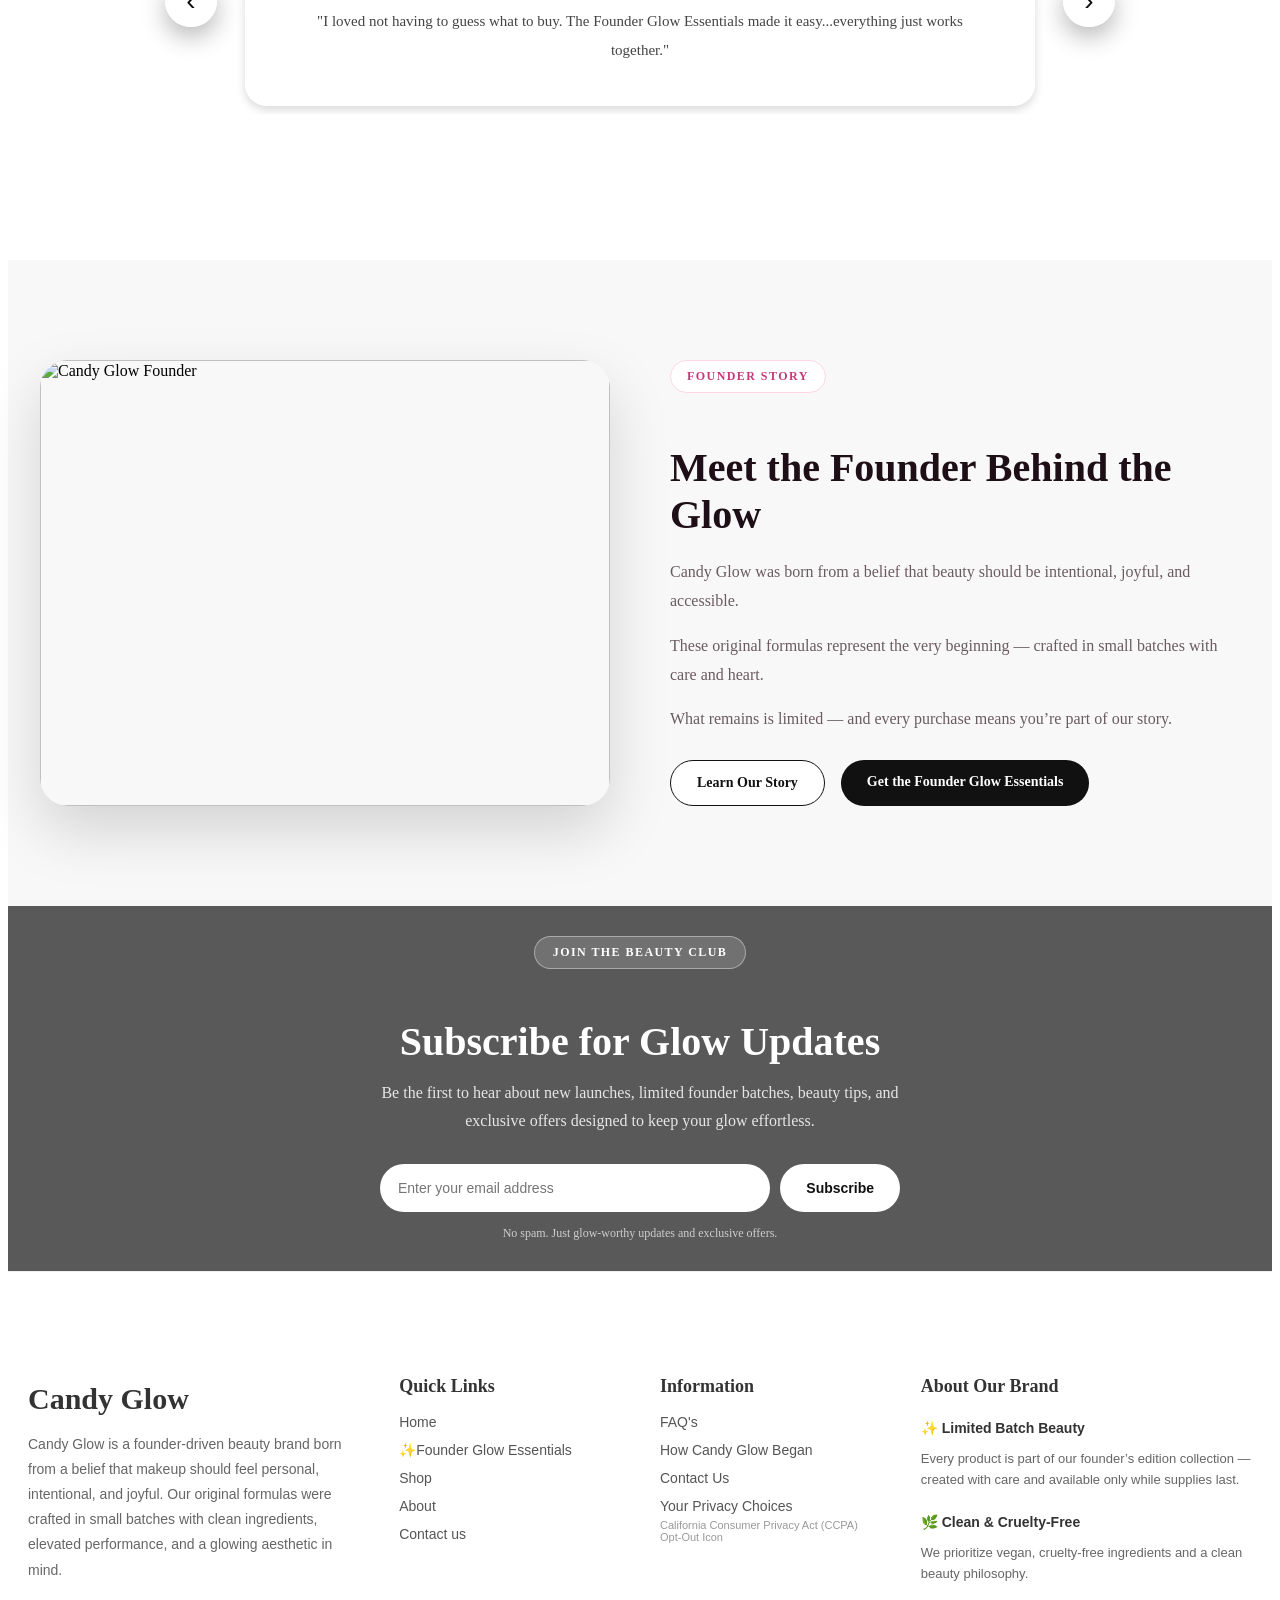
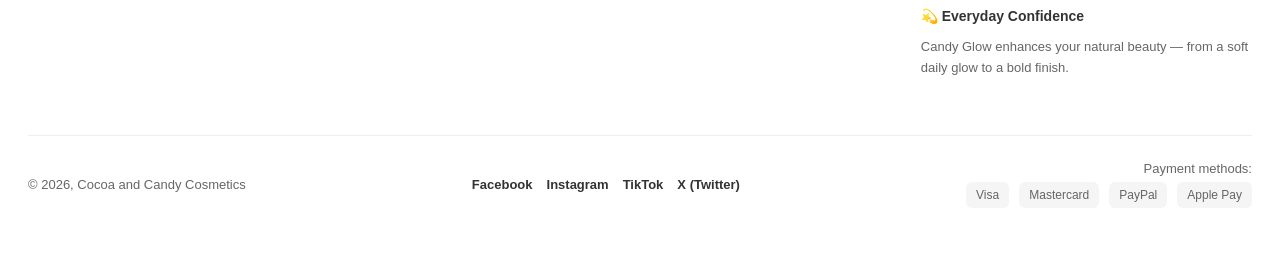
==== commit c0073f43: "bug fixes" ====
--- a/index.html
+++ b/index.html
@@ -651,166 +651,286 @@
     </script>
   </div>
 
-  <!-- About Founder -->
-  <section class="founder-section">
-
-    <div class="founder-container">
-
-      <div class="founder-image">
-        <img
-          src="https://candyglowcosmetics.com/cdn/shop/files/Untitled_design_-_2026-01-30T013653.577.png?v=1771550053&width=750"
-          alt="Candy Glow Founder">
+  <section class="featured-product">
+    <div class="featured-product__wrap">
+      <div class="featured-product__media">
+        <span class="featured-product__badge">Featured Product</span>
+        <img src="https://images.unsplash.com/photo-1522335789203-aabd1fc54bc9?auto=format&fit=crop&w=1200&q=80"
+          alt="Featured beauty product" class="featured-product__image" />
       </div>
 
-      <div class="founder-content">
-
-        <span class="founder-label">
-          Founder Story
-        </span>
-
-        <h2 class="founder-title">
-          Meet the Founder Behind the Glow
-        </h2>
-
-        <p class="founder-text">
-          Candy Glow was born from a belief that beauty should be intentional,
-          joyful, and accessible.
+      <div class="featured-product__content">
+        <p class="featured-product__eyebrow">Glow Collection</p>
+        <h2 class="featured-product__title">Radiance Repair Serum</h2>
+        <b style="margin-top: -10px;">This is the exact approach used by the founder</b>
+
+        <div class="featured-product__rating" style="margin-top:10px">
+          ★★★★★ <span>4.9/5 from 218 reviews</span>
+        </div>
+
+        <p class="featured-product__desc">
+          A curated, skin-first glow routine designed to simplify your everyday makeup. Customize your prep, glow, and
+          finish with formulas that work together effortlessly. Limited batch only -no restocks planned
         </p>
 
-        <p class="founder-text">
-          These original formulas represent the very beginning — crafted in
-          small batches with care and heart.
-        </p>
-
-        <p class="founder-text">
-          What remains is limited — and every purchase means you’re part
-          of our story.
-        </p>
-
-        <div class="founder-buttons">
-
-          <a href="/pages/our-story" class="btn-outline">
-            Learn Our Story
-          </a>
-
-          <a href="/collections/founder-glow-essentials" class="btn-primary">
-            Get the Founder Glow Essentials
-          </a>
-
+
+        <div class="featured-product__price-row">
+          <span class="featured-product__price">$38.00</span>
+          <span class="featured-product__old-price">$52.00</span>
+          <span class="featured-product__save">Save 27%</span>
         </div>
 
+        <ul class="featured-product__highlights">
+          <li>Hydrating and lightweight</li>
+          <li>Suitable for everyday use</li>
+          <li>Clean, cruelty-free formula</li>
+        </ul>
+
+        <div class="featured-product__actions">
+          <a href="#" class="featured-product__btn featured-product__btn--primary">Shop Now</a>
+          <a href="#" class="featured-product__btn featured-product__btn--secondary">View Details</a>
+        </div>
+
+        <div class="featured-product__meta">
+          <div><strong>Free Shipping</strong><span> Free U.S. Ground Shipping</span></div>
+          <div><strong>Secure Checkout</strong><span> with trusted payment options</span></div>
+        </div>
       </div>
-
     </div>
-
     <style>
-      .founder-section {
-        padding: 100px 20px;
-        /* background: linear-gradient(180deg, #fff6f9, #fff1f6); */
-      }
-
-      .founder-container {
+      .featured-product {
+        padding: 80px 20px;
+        background: linear-gradient(180deg, #fffafc 0%, #ffffff 100%);
+      }
+
+      .featured-product__wrap {
         max-width: 1200px;
-        margin: auto;
+        margin: 0 auto;
         display: grid;
-        grid-template-columns: 1fr 1fr;
-        gap: 60px;
+        border-radius: 28px;
+        grid-template-columns: 1.05fr 1fr;
+        gap: 48px;
         align-items: center;
-      }
-
-      .founder-image {
+        box-shadow: 0 4px 10px rgba(0, 0, 0, 0.15);
+      }
+
+      .featured-product__media {
         position: relative;
-      }
-
-      .founder-image img {
+        background: #f8eef3;
+        border-radius: 28px;
+        overflow: hidden;
+        min-height: 580px;
+        box-shadow: 0 18px 50px rgba(20, 20, 20, 0.08);
+      }
+
+      .featured-product__badge {
+        position: absolute;
+        top: 20px;
+        left: 20px;
+        z-index: 2;
+        background: #111111;
+        color: #ffffff;
+        font-size: 13px;
+        font-weight: 600;
+        padding: 10px 16px;
+        border-radius: 999px;
+        letter-spacing: 0.3px;
+      }
+
+      .featured-product__image {
         width: 100%;
-        border-radius: 28px;
-        box-shadow: 0 25px 60px rgba(0, 0, 0, .15);
+        height: 100%;
+        min-height: 580px;
         object-fit: cover;
-      }
-
-      .founder-label {
-        display: inline-block;
-        background: #fff;
-        border: 1px solid #ffd6e6;
-        color: #c53a7a;
-        padding: 8px 16px;
-        border-radius: 30px;
-        font-size: 12px;
+        display: block;
+      }
+
+      .featured-product__content {
+        color: #1c1c1c;
+        padding: 20px 0px;
+      }
+
+      .featured-product__eyebrow {
+        margin: 0 0 10px;
+        font-size: 13px;
+        text-transform: uppercase;
+        letter-spacing: 1.8px;
+        color: #b26b89;
         font-weight: 700;
-        letter-spacing: .12em;
-        text-transform: uppercase;
+      }
+
+      .featured-product__title {
+        margin: 0 0 14px;
+        font-size: clamp(2rem, 4vw, 3.5rem);
+        line-height: 1.05;
+        font-weight: 700;
+        color: #111111;
+      }
+
+      .featured-product__rating {
         margin-bottom: 18px;
-      }
-
-      .founder-title {
-        font-size: 40px;
-        font-family: Georgia, serif;
-        margin-bottom: 20px;
-        color: #1d0f15;
-      }
-
-      .founder-text {
+        font-size: 15px;
+        color: #d18ba8;
+        font-weight: 600;
+      }
+
+      .featured-product__rating span {
+        color: #666666;
+        margin-left: 8px;
+        font-weight: 500;
+      }
+
+      .featured-product__desc {
+        margin: 0 0 24px;
         font-size: 16px;
         line-height: 1.8;
-        color: #6b5b61;
-        margin-bottom: 16px;
-      }
-
-      .founder-buttons {
-        margin-top: 26px;
+        color: #555555;
+        max-width: 560px;
+      }
+
+      .featured-product__price-row {
         display: flex;
-        gap: 16px;
+        align-items: center;
         flex-wrap: wrap;
-      }
-
-      .btn-primary {
-        background: #111;
-        color: white;
-        padding: 14px 26px;
-        border-radius: 30px;
+        gap: 12px;
+        margin-bottom: 24px;
+      }
+
+      .featured-product__price {
+        font-size: 2rem;
+        font-weight: 700;
+        color: #111111;
+      }
+
+      .featured-product__old-price {
+        font-size: 1.1rem;
+        color: #999999;
+        text-decoration: line-through;
+      }
+
+      .featured-product__save {
+        background: #f7d9e4;
+        color: #8a3f5c;
+        padding: 8px 12px;
+        border-radius: 999px;
+        font-size: 13px;
+        font-weight: 700;
+      }
+
+      .featured-product__highlights {
+        list-style: none;
+        padding: 0;
+        margin: 0 0 28px;
+        display: grid;
+        gap: 12px;
+      }
+
+      .featured-product__highlights li {
+        position: relative;
+        padding-left: 26px;
+        color: #444444;
+        font-size: 15px;
+      }
+
+      .featured-product__highlights li::before {
+        content: "✓";
+        position: absolute;
+        left: 0;
+        top: 0;
+        color: #c26f93;
+        font-weight: 700;
+      }
+
+      .featured-product__actions {
+        display: flex;
+        flex-wrap: wrap;
+        gap: 14px;
+        margin-bottom: 28px;
+      }
+
+      .featured-product__btn {
+        display: inline-flex;
+        align-items: center;
+        justify-content: center;
+        min-width: 170px;
+        padding: 15px 24px;
+        border-radius: 999px;
         text-decoration: none;
         font-weight: 600;
+        font-size: 15px;
+        transition: all 0.25s ease;
+      }
+
+      .featured-product__btn--primary {
+        background: #111111;
+        color: #ffffff;
+      }
+
+      .featured-product__btn--primary:hover {
+        background: #c26f93;
+        transform: translateY(-2px);
+      }
+
+      .featured-product__btn--secondary {
+        background: transparent;
+        color: #111111;
+        border: 1px solid #d8d8d8;
+      }
+
+      .featured-product__btn--secondary:hover {
+        border-color: #111111;
+        transform: translateY(-2px);
+      }
+
+      .featured-product__meta {
+        display: grid;
+        gap: 12px;
+        padding-top: 22px;
+        border-top: 1px solid #ececec;
+        color: #555555;
         font-size: 14px;
-        transition: .3s;
-      }
-
-      .btn-primary:hover {
-        transform: translateY(-2px);
-        box-shadow: 0 10px 25px rgba(0, 0, 0, .25);
-      }
-
-      .btn-outline {
-        border: 1px solid #111;
-        color: #111;
-        padding: 14px 26px;
-        border-radius: 30px;
-        text-decoration: none;
-        font-weight: 600;
-        font-size: 14px;
-        background: white;
-        transition: .3s;
-      }
-
-      .btn-outline:hover {
-        background: #111;
-        color: white;
-      }
-
-      @media(max-width:900px) {
-
-        .founder-container {
+        line-height: 1.6;
+      }
+
+      .featured-product__meta strong {
+        color: #111111;
+        margin-right: 6px;
+      }
+
+      @media (max-width: 991px) {
+        .featured-product__wrap {
           grid-template-columns: 1fr;
-          gap: 40px;
-        }
-
-        .founder-title {
-          font-size: 32px;
-        }
-
+          gap: 28px;
+        }
+
+        .featured-product__media,
+        .featured-product__image {
+          min-height: 440px;
+        }
+      }
+
+      @media (max-width: 575px) {
+        .featured-product {
+          padding: 56px 16px;
+        }
+
+        .featured-product__media,
+        .featured-product__image {
+          min-height: 360px;
+          border-radius: 22px;
+        }
+
+        .featured-product__title {
+          font-size: 2rem;
+        }
+
+        .featured-product__btn {
+          width: 100%;
+        }
       }
     </style>
   </section>
+
 
   <!-- Featured Products -->
   <section class="featured-products">
@@ -2099,704 +2219,6 @@
     </script>
   </section>
 
-
-  <!-- Featured Products -->
-  <section class="featured-products">
-    <h2 class="featured-title">Featured Products</h2>
-
-    <div class="product-slider" id="featuredProductSlider">
-      <button class="slider-nav slider-nav--prev" aria-label="Previous products">
-        &#10094;
-      </button>
-
-      <div class="product-slider__viewport">
-        <div class="product-slider__track">
-          <!-- PRODUCT CARD -->
-          <div class="product-slide">
-            <div class="product-card">
-              <div class="product-media">
-                <span class="sale-badge">Save $29.96</span>
-                <img
-                  src="https://images.rawpixel.com/image_800/cHJpdmF0ZS9sci9pbWFnZXMvd2Vic2l0ZS8yMDIyLTExL3JtMzYyLTAxYS1tb2NrdXAuanBn.jpg"
-                  alt="Kojic Acid Tumeric Night Wrapping Mask">
-                <div class="slider-dots">
-                  <span class="active"></span>
-                  <span></span>
-                  <span></span>
-                  <span></span>
-                  <span></span>
-                </div>
-              </div>
-
-              <div class="product-info">
-                <h3>Kojic Acid Tumeric Night Wrapping Mask</h3>
-                <p>5 Reasons Everyone Is Using Our Kojic Acid Tumeric...</p>
-                <div class="price-row">
-                  <span class="price">$49.99</span>
-                  <span class="compare">$79.95</span>
-                </div>
-                <button class="product-btn">View Product</button>
-              </div>
-            </div>
-          </div>
-
-          <!-- PRODUCT CARD -->
-          <div class="product-slide">
-            <div class="product-card">
-              <div class="product-media">
-                <span class="sale-badge">Save $40.00</span>
-                <img
-                  src="https://images.rawpixel.com/image_800/cHJpdmF0ZS9sci9pbWFnZXMvd2Vic2l0ZS8yMDIyLTExL3JtMzYyLTAxYS1tb2NrdXAuanBn.jpg"
-                  alt="Salmon PDRN Collagen Mask">
-                <div class="slider-dots">
-                  <span class="active"></span>
-                  <span></span>
-                  <span></span>
-                </div>
-              </div>
-
-              <div class="product-info">
-                <h3>Salmon PDRN Collagen Mask</h3>
-                <p>Deep collagen treatment for glowing skin.</p>
-                <div class="price-row">
-                  <span class="price">$39.99</span>
-                  <span class="compare">$79.99</span>
-                </div>
-                <button class="product-btn">View Product</button>
-              </div>
-            </div>
-          </div>
-
-          <!-- PRODUCT CARD -->
-          <div class="product-slide">
-            <div class="product-card">
-              <div class="product-media">
-                <span class="sale-badge">Save $15.00</span>
-                <img
-                  src="https://images.rawpixel.com/image_800/cHJpdmF0ZS9sci9pbWFnZXMvd2Vic2l0ZS8yMDIyLTExL3JtMzYyLTAxYS1tb2NrdXAuanBn.jpg"
-                  alt="Collagen Jelly Cream">
-                <div class="slider-dots">
-                  <span class="active"></span>
-                  <span></span>
-                  <span></span>
-                </div>
-              </div>
-
-              <div class="product-info">
-                <h3>Collagen Jelly Cream with Niacinamide</h3>
-                <p>Hydrating jelly cream for smooth skin.</p>
-                <div class="price-row">
-                  <span class="price">$34.95</span>
-                  <span class="compare">$49.95</span>
-                </div>
-                <button class="product-btn">View Product</button>
-              </div>
-            </div>
-          </div>
-
-          <!-- PRODUCT CARD -->
-          <div class="product-slide">
-            <div class="product-card">
-              <div class="product-media">
-                <span class="sale-badge">Save $20.00</span>
-                <img
-                  src="https://images.rawpixel.com/image_800/cHJpdmF0ZS9sci9pbWFnZXMvd2Vic2l0ZS8yMDIyLTExL3JtMzYyLTAxYS1tb2NrdXAuanBn.jpg"
-                  alt="No More Pore Pads">
-                <div class="slider-dots">
-                  <span class="active"></span>
-                  <span></span>
-                  <span></span>
-                </div>
-              </div>
-
-              <div class="product-info">
-                <h3>No More Pore Pads</h3>
-                <p>For all skin types. Combination dry normal...</p>
-                <div class="price-row">
-                  <span class="price">$39.95</span>
-                  <span class="compare">$59.95</span>
-                </div>
-                <button class="product-btn">View Product</button>
-              </div>
-            </div>
-          </div>
-
-          <!-- PRODUCT CARD -->
-          <div class="product-slide">
-            <div class="product-card">
-              <div class="product-media">
-                <span class="sale-badge">Save $45.00</span>
-                <img
-                  src="https://images.rawpixel.com/image_800/cHJpdmF0ZS9sci9pbWFnZXMvd2Vic2l0ZS8yMDIyLTExL3JtMzYyLTAxYS1tb2NrdXAuanBn.jpg"
-                  alt="Collagen Night Wrapping Mask">
-                <div class="slider-dots">
-                  <span class="active"></span>
-                  <span></span>
-                  <span></span>
-                </div>
-              </div>
-
-              <div class="product-info">
-                <h3>Collagen Night Wrapping Mask (#1 Best Seller)</h3>
-                <p>Premium overnight collagen treatment.</p>
-                <div class="price-row">
-                  <span class="price">$45.00</span>
-                  <span class="compare">$90.00</span>
-                </div>
-                <button class="product-btn">View Product</button>
-              </div>
-            </div>
-          </div>
-          <!-- PRODUCT CARD -->
-          <div class="product-slide">
-            <div class="product-card">
-              <div class="product-media">
-                <span class="sale-badge">Save $29.96</span>
-                <img
-                  src="https://images.rawpixel.com/image_800/cHJpdmF0ZS9sci9pbWFnZXMvd2Vic2l0ZS8yMDIyLTExL3JtMzYyLTAxYS1tb2NrdXAuanBn.jpg"
-                  alt="Kojic Acid Tumeric Night Wrapping Mask">
-                <div class="slider-dots">
-                  <span class="active"></span>
-                  <span></span>
-                  <span></span>
-                  <span></span>
-                  <span></span>
-                </div>
-              </div>
-
-              <div class="product-info">
-                <h3>Kojic Acid Tumeric Night Wrapping Mask</h3>
-                <p>5 Reasons Everyone Is Using Our Kojic Acid Tumeric...</p>
-                <div class="price-row">
-                  <span class="price">$49.99</span>
-                  <span class="compare">$79.95</span>
-                </div>
-                <button class="product-btn">View Product</button>
-              </div>
-            </div>
-          </div>
-
-          <!-- PRODUCT CARD -->
-          <div class="product-slide">
-            <div class="product-card">
-              <div class="product-media">
-                <span class="sale-badge">Save $40.00</span>
-                <img
-                  src="https://images.rawpixel.com/image_800/cHJpdmF0ZS9sci9pbWFnZXMvd2Vic2l0ZS8yMDIyLTExL3JtMzYyLTAxYS1tb2NrdXAuanBn.jpg"
-                  alt="Salmon PDRN Collagen Mask">
-                <div class="slider-dots">
-                  <span class="active"></span>
-                  <span></span>
-                  <span></span>
-                </div>
-              </div>
-
-              <div class="product-info">
-                <h3>Salmon PDRN Collagen Mask</h3>
-                <p>Deep collagen treatment for glowing skin.</p>
-                <div class="price-row">
-                  <span class="price">$39.99</span>
-                  <span class="compare">$79.99</span>
-                </div>
-                <button class="product-btn">View Product</button>
-              </div>
-            </div>
-          </div>
-
-          <!-- PRODUCT CARD -->
-          <div class="product-slide">
-            <div class="product-card">
-              <div class="product-media">
-                <span class="sale-badge">Save $15.00</span>
-                <img
-                  src="https://images.rawpixel.com/image_800/cHJpdmF0ZS9sci9pbWFnZXMvd2Vic2l0ZS8yMDIyLTExL3JtMzYyLTAxYS1tb2NrdXAuanBn.jpg"
-                  alt="Collagen Jelly Cream">
-                <div class="slider-dots">
-                  <span class="active"></span>
-                  <span></span>
-                  <span></span>
-                </div>
-              </div>
-
-              <div class="product-info">
-                <h3>Collagen Jelly Cream with Niacinamide</h3>
-                <p>Hydrating jelly cream for smooth skin.</p>
-                <div class="price-row">
-                  <span class="price">$34.95</span>
-                  <span class="compare">$49.95</span>
-                </div>
-                <button class="product-btn">View Product</button>
-              </div>
-            </div>
-          </div>
-
-          <!-- PRODUCT CARD -->
-          <div class="product-slide">
-            <div class="product-card">
-              <div class="product-media">
-                <span class="sale-badge">Save $20.00</span>
-                <img
-                  src="https://images.rawpixel.com/image_800/cHJpdmF0ZS9sci9pbWFnZXMvd2Vic2l0ZS8yMDIyLTExL3JtMzYyLTAxYS1tb2NrdXAuanBn.jpg"
-                  alt="No More Pore Pads">
-                <div class="slider-dots">
-                  <span class="active"></span>
-                  <span></span>
-                  <span></span>
-                </div>
-              </div>
-
-              <div class="product-info">
-                <h3>No More Pore Pads</h3>
-                <p>For all skin types. Combination dry normal...</p>
-                <div class="price-row">
-                  <span class="price">$39.95</span>
-                  <span class="compare">$59.95</span>
-                </div>
-                <button class="product-btn">View Product</button>
-              </div>
-            </div>
-          </div>
-
-          <!-- PRODUCT CARD -->
-          <div class="product-slide">
-            <div class="product-card">
-              <div class="product-media">
-                <span class="sale-badge">Save $45.00</span>
-                <img
-                  src="https://images.rawpixel.com/image_800/cHJpdmF0ZS9sci9pbWFnZXMvd2Vic2l0ZS8yMDIyLTExL3JtMzYyLTAxYS1tb2NrdXAuanBn.jpg"
-                  alt="Collagen Night Wrapping Mask">
-                <div class="slider-dots">
-                  <span class="active"></span>
-                  <span></span>
-                  <span></span>
-                </div>
-              </div>
-
-              <div class="product-info">
-                <h3>Collagen Night Wrapping Mask (#1 Best Seller)</h3>
-                <p>Premium overnight collagen treatment.</p>
-                <div class="price-row">
-                  <span class="price">$45.00</span>
-                  <span class="compare">$90.00</span>
-                </div>
-                <button class="product-btn">View Product</button>
-              </div>
-            </div>
-          </div>
-        </div>
-      </div>
-
-      <button class="slider-nav slider-nav--next" aria-label="Next products">
-        &#10095;
-      </button>
-    </div>
-
-    <div class="slider-pagination" id="featuredProductPagination"></div>
-
-    <style>
-      .featured-products {
-        padding: 60px 40px;
-        background: #f8f8f8;
-        display: flex;
-        justify-content: center;
-        flex-direction: column;
-        align-items: center;
-      }
-
-      .featured-title {
-        text-align: center;
-        font-size: 30px;
-        margin-bottom: 40px;
-        font-weight: 600;
-      }
-
-      .product-slider {
-        position: relative;
-        width: 100%;
-        max-width: 1280px;
-        display: flex;
-        align-items: center;
-        gap: 16px;
-      }
-
-      .product-slider__viewport {
-        overflow: hidden;
-        width: 100%;
-      }
-
-      .product-slider__track {
-        display: flex;
-        gap: 20px;
-        transition: transform 0.45s ease;
-        will-change: transform;
-      }
-
-      .product-slide {
-        flex: 0 0 calc((100% - 80px) / 5);
-        min-width: 0;
-      }
-
-      .product-card {
-        background: #fff;
-        border: 1px solid #ddd;
-        border-radius: 12px;
-        overflow: hidden;
-        transition: 0.3s;
-        display: flex;
-        flex-direction: column;
-        height: 100%;
-      }
-
-      .product-card:hover {
-        transform: translateY(-6px);
-        box-shadow: 0 10px 25px rgba(0, 0, 0, 0.08);
-      }
-
-      .product-media {
-        position: relative;
-        text-align: center;
-      }
-
-      .product-media img {
-        width: 100%;
-        height: 220px;
-        object-fit: cover;
-        display: block;
-      }
-
-      .sale-badge {
-        position: absolute;
-        top: 10px;
-        left: 10px;
-        background: #ffe6e2;
-        color: #ff5b4d;
-        padding: 6px 10px;
-        font-size: 13px;
-        border-radius: 4px;
-        z-index: 2;
-      }
-
-      .slider-dots {
-        margin-top: 10px;
-        display: flex;
-        justify-content: center;
-        gap: 6px;
-        padding: 10px 0 0;
-      }
-
-      .slider-dots span {
-        width: 8px;
-        height: 8px;
-        background: #ccc;
-        border-radius: 50%;
-        display: block;
-      }
-
-      .slider-dots .active {
-        background: #000;
-      }
-
-      .product-info {
-        padding: 20px;
-        display: flex;
-        flex-direction: column;
-        flex: 1;
-      }
-
-      .product-info h3 {
-        font-size: 18px;
-        margin-bottom: 10px;
-        line-height: 1.35;
-      }
-
-      .product-info p {
-        font-size: 14px;
-        color: #555;
-        margin-bottom: 15px;
-      }
-
-      .price-row {
-        display: flex;
-        gap: 10px;
-        align-items: center;
-        margin-bottom: 15px;
-        flex-wrap: wrap;
-      }
-
-      .price {
-        font-size: 18px;
-        font-weight: 700;
-        color: #ff5b4d;
-      }
-
-      .compare {
-        text-decoration: line-through;
-        color: #999;
-      }
-
-      .product-btn {
-        width: 100%;
-        padding: 14px;
-        background: #111;
-        color: white;
-        border: none;
-        border-radius: 25px;
-        font-weight: 600;
-        cursor: pointer;
-        margin-top: auto;
-      }
-
-      .product-btn:hover {
-        background: #000;
-      }
-
-      .slider-nav {
-        width: 46px;
-        height: 46px;
-        border-radius: 50%;
-        border: 1px solid #d9d9d9;
-        background: #fff;
-        color: #111;
-        font-size: 22px;
-        cursor: pointer;
-        flex-shrink: 0;
-        display: flex;
-        align-items: center;
-        justify-content: center;
-        transition: 0.25s ease;
-        box-shadow: 0 6px 18px rgba(0, 0, 0, 0.06);
-      }
-
-      .slider-nav:hover:not(:disabled) {
-        background: #111;
-        color: #fff;
-        border-color: #111;
-      }
-
-      .slider-nav:disabled {
-        opacity: 0.35;
-        cursor: not-allowed;
-        box-shadow: none;
-      }
-
-      .slider-pagination {
-        display: flex;
-        justify-content: center;
-        gap: 8px;
-        margin-top: 22px;
-        flex-wrap: wrap;
-      }
-
-      .slider-pagination button {
-        width: 10px;
-        height: 10px;
-        border-radius: 50%;
-        border: none;
-        background: #d0d0d0;
-        cursor: pointer;
-        padding: 0;
-        transition: 0.2s ease;
-      }
-
-      .slider-pagination button.active {
-        background: #111;
-        transform: scale(1.1);
-      }
-
-      @media (max-width: 1199px) {
-        .product-slide {
-          flex: 0 0 calc((100% - 40px) / 3);
-        }
-      }
-
-      @media (max-width: 767px) {
-        .featured-products {
-          padding: 50px 16px;
-        }
-
-        .product-slider {
-          gap: 10px;
-        }
-
-        .product-slide {
-          flex: 0 0 calc((100% - 20px) / 2);
-        }
-
-        .slider-nav {
-          width: 40px;
-          height: 40px;
-          font-size: 18px;
-        }
-      }
-
-      @media (max-width: 540px) {
-        .product-slide {
-          flex: 0 0 100%;
-        }
-
-
-        .product-media img {
-          height: 340px;
-        }
-      }
-
-      @media (max-width: 1199px) {
-        .slider-nav {
-          display: none !important;
-        }
-
-        .product-slider__viewport::-webkit-scrollbar {
-          display: none;
-        }
-
-        .product-slide {
-          scroll-snap-align: start;
-        }
-      }
-    </style>
-
-    <script>
-      (function () {
-        const slider = document.getElementById("featuredProductSlider");
-        if (!slider) return;
-
-        const viewport = slider.querySelector(".product-slider__viewport");
-        const track = slider.querySelector(".product-slider__track");
-        const slides = Array.from(slider.querySelectorAll(".product-slide"));
-        const prevBtn = slider.querySelector(".slider-nav--prev");
-        const nextBtn = slider.querySelector(".slider-nav--next");
-        const pagination = document.getElementById("featuredProductPagination");
-
-        let currentIndex = 0;
-        let slidesPerView = 1;
-        let maxIndex = 0;
-
-        function getSlidesPerView() {
-          if (window.innerWidth <= 540) return 1;
-          if (window.innerWidth <= 767) return 2;
-          if (window.innerWidth <= 1199) return 3;
-          return 5;
-        }
-
-        function getGap() {
-          const styles = window.getComputedStyle(track);
-          return parseFloat(styles.columnGap || styles.gap || 20);
-        }
-
-        function updateMetrics() {
-          slidesPerView = getSlidesPerView();
-          maxIndex = Math.max(0, slides.length - slidesPerView);
-
-          if (currentIndex > maxIndex) {
-            currentIndex = maxIndex;
-          }
-
-          renderPagination();
-          updateSlider();
-        }
-
-        function updateSlider() {
-          const viewportWidth = viewport.offsetWidth;
-          const trackWidth = track.scrollWidth;
-
-          const maxTranslate = trackWidth - viewportWidth;
-
-          const firstSlide = slides[0];
-          const gap = getGap();
-          const slideWidth = firstSlide.getBoundingClientRect().width;
-
-          let offset = currentIndex * (slideWidth + gap);
-
-          // Prevent cutting the last slide
-          offset = Math.min(offset, maxTranslate);
-
-          track.style.transform = `translateX(-${offset}px)`;
-
-          updateActivePagination();
-        }
-
-        function goTo(index) {
-          currentIndex = Math.max(0, Math.min(index, maxIndex));
-          updateSlider();
-        }
-
-        function renderPagination() {
-          if (!pagination) return;
-
-          const totalPages = maxIndex + 1;
-          pagination.innerHTML = "";
-
-          for (let i = 0; i < totalPages; i++) {
-            const dot = document.createElement("button");
-            dot.type = "button";
-            dot.setAttribute("aria-label", `Go to slide group ${i + 1}`);
-            if (i === currentIndex) {
-              dot.classList.add("active");
-            }
-            dot.addEventListener("click", () => goTo(i));
-            pagination.appendChild(dot);
-          }
-        }
-
-        function updateActivePagination() {
-          if (!pagination) return;
-          const dots = pagination.querySelectorAll("button");
-          dots.forEach((dot, i) => {
-            dot.classList.toggle("active", i === currentIndex);
-          });
-        }
-
-        prevBtn.addEventListener("click", () => {
-          if (currentIndex > 0) {
-            goTo(currentIndex - 1);
-          }
-        });
-
-        nextBtn.addEventListener("click", () => {
-          if (currentIndex < maxIndex) {
-            goTo(currentIndex + 1);
-          }
-        });
-
-        let resizeTimer;
-        window.addEventListener("resize", () => {
-          clearTimeout(resizeTimer);
-          resizeTimer = setTimeout(updateMetrics, 120);
-        });
-
-        updateMetrics();
-
-        // Optional basic swipe support
-        let startX = 0;
-        let endX = 0;
-
-        viewport.addEventListener("touchstart", (e) => {
-          startX = e.touches[0].clientX;
-        }, { passive: true });
-
-        viewport.addEventListener("touchmove", (e) => {
-          endX = e.touches[0].clientX;
-        }, { passive: true });
-
-        viewport.addEventListener("touchend", () => {
-          const delta = startX - endX;
-
-          if (Math.abs(delta) < 40) return;
-
-          if (delta > 0 && currentIndex < maxIndex) {
-            goTo(currentIndex + 1);
-          } else if (delta < 0 && currentIndex > 0) {
-            goTo(currentIndex - 1);
-          }
-
-          startX = 0;
-          endX = 0;
-        });
-      })();
-    </script>
-  </section>
-
-
   <!-- Why us -->
   <section class="why-shop">
     <div class="why-shop__container">
@@ -2853,6 +2275,7 @@
     <style>
       .why-shop {
         padding: 90px 20px;
+        background: #fbf8f8;
       }
 
       .why-shop__container {
@@ -3034,7 +2457,6 @@
         background-size: cover;
         background-position: center;
         color: rgb(0, 0, 0);
-        background-color: #F8F8F8;
         overflow: hidden;
       }
 
@@ -3282,6 +2704,167 @@
     </script>
   </section>
 
+
+  <!-- About Founder -->
+  <section class="founder-section">
+
+    <div class="founder-container">
+
+      <div class="founder-image">
+        <img
+          src="https://candyglowcosmetics.com/cdn/shop/files/Untitled_design_-_2026-01-30T013653.577.png?v=1771550053&width=750"
+          alt="Candy Glow Founder">
+      </div>
+
+      <div class="founder-content">
+
+        <span class="founder-label">
+          Founder Story
+        </span>
+
+        <h2 class="founder-title">
+          Meet the Founder Behind the Glow
+        </h2>
+
+        <p class="founder-text">
+          Candy Glow was born from a belief that beauty should be intentional,
+          joyful, and accessible.
+        </p>
+
+        <p class="founder-text">
+          These original formulas represent the very beginning — crafted in
+          small batches with care and heart.
+        </p>
+
+        <p class="founder-text">
+          What remains is limited — and every purchase means you’re part
+          of our story.
+        </p>
+
+        <div class="founder-buttons">
+
+          <a href="/pages/our-story" class="btn-outline">
+            Learn Our Story
+          </a>
+
+          <a href="/collections/founder-glow-essentials" class="btn-primary">
+            Get the Founder Glow Essentials
+          </a>
+
+        </div>
+
+      </div>
+
+    </div>
+
+    <style>
+      .founder-section {
+        padding: 100px 20px;
+        background: #F8F8F8
+      }
+
+      .founder-container {
+        max-width: 1200px;
+        margin: auto;
+        display: grid;
+        grid-template-columns: 1fr 1fr;
+        gap: 60px;
+        align-items: center;
+      }
+
+      .founder-image {
+        position: relative;
+      }
+
+      .founder-image img {
+        width: 100%;
+        border-radius: 28px;
+        box-shadow: 0 25px 60px rgba(0, 0, 0, .15);
+        object-fit: cover;
+      }
+
+      .founder-label {
+        display: inline-block;
+        background: #fff;
+        border: 1px solid #ffd6e6;
+        color: #c53a7a;
+        padding: 8px 16px;
+        border-radius: 30px;
+        font-size: 12px;
+        font-weight: 700;
+        letter-spacing: .12em;
+        text-transform: uppercase;
+        margin-bottom: 18px;
+      }
+
+      .founder-title {
+        font-size: 40px;
+        font-family: Georgia, serif;
+        margin-bottom: 20px;
+        color: #1d0f15;
+      }
+
+      .founder-text {
+        font-size: 16px;
+        line-height: 1.8;
+        color: #6b5b61;
+        margin-bottom: 16px;
+      }
+
+      .founder-buttons {
+        margin-top: 26px;
+        display: flex;
+        gap: 16px;
+        flex-wrap: wrap;
+      }
+
+      .btn-primary {
+        background: #111;
+        color: white;
+        padding: 14px 26px;
+        border-radius: 30px;
+        text-decoration: none;
+        font-weight: 600;
+        font-size: 14px;
+        transition: .3s;
+      }
+
+      .btn-primary:hover {
+        transform: translateY(-2px);
+        box-shadow: 0 10px 25px rgba(0, 0, 0, .25);
+      }
+
+      .btn-outline {
+        border: 1px solid #111;
+        color: #111;
+        padding: 14px 26px;
+        border-radius: 30px;
+        text-decoration: none;
+        font-weight: 600;
+        font-size: 14px;
+        background: white;
+        transition: .3s;
+      }
+
+      .btn-outline:hover {
+        background: #111;
+        color: white;
+      }
+
+      @media(max-width:900px) {
+
+        .founder-container {
+          grid-template-columns: 1fr;
+          gap: 40px;
+        }
+
+        .founder-title {
+          font-size: 32px;
+        }
+
+      }
+    </style>
+  </section>
   <!-- newsletter -->
   <section class="newsletter-section">
 
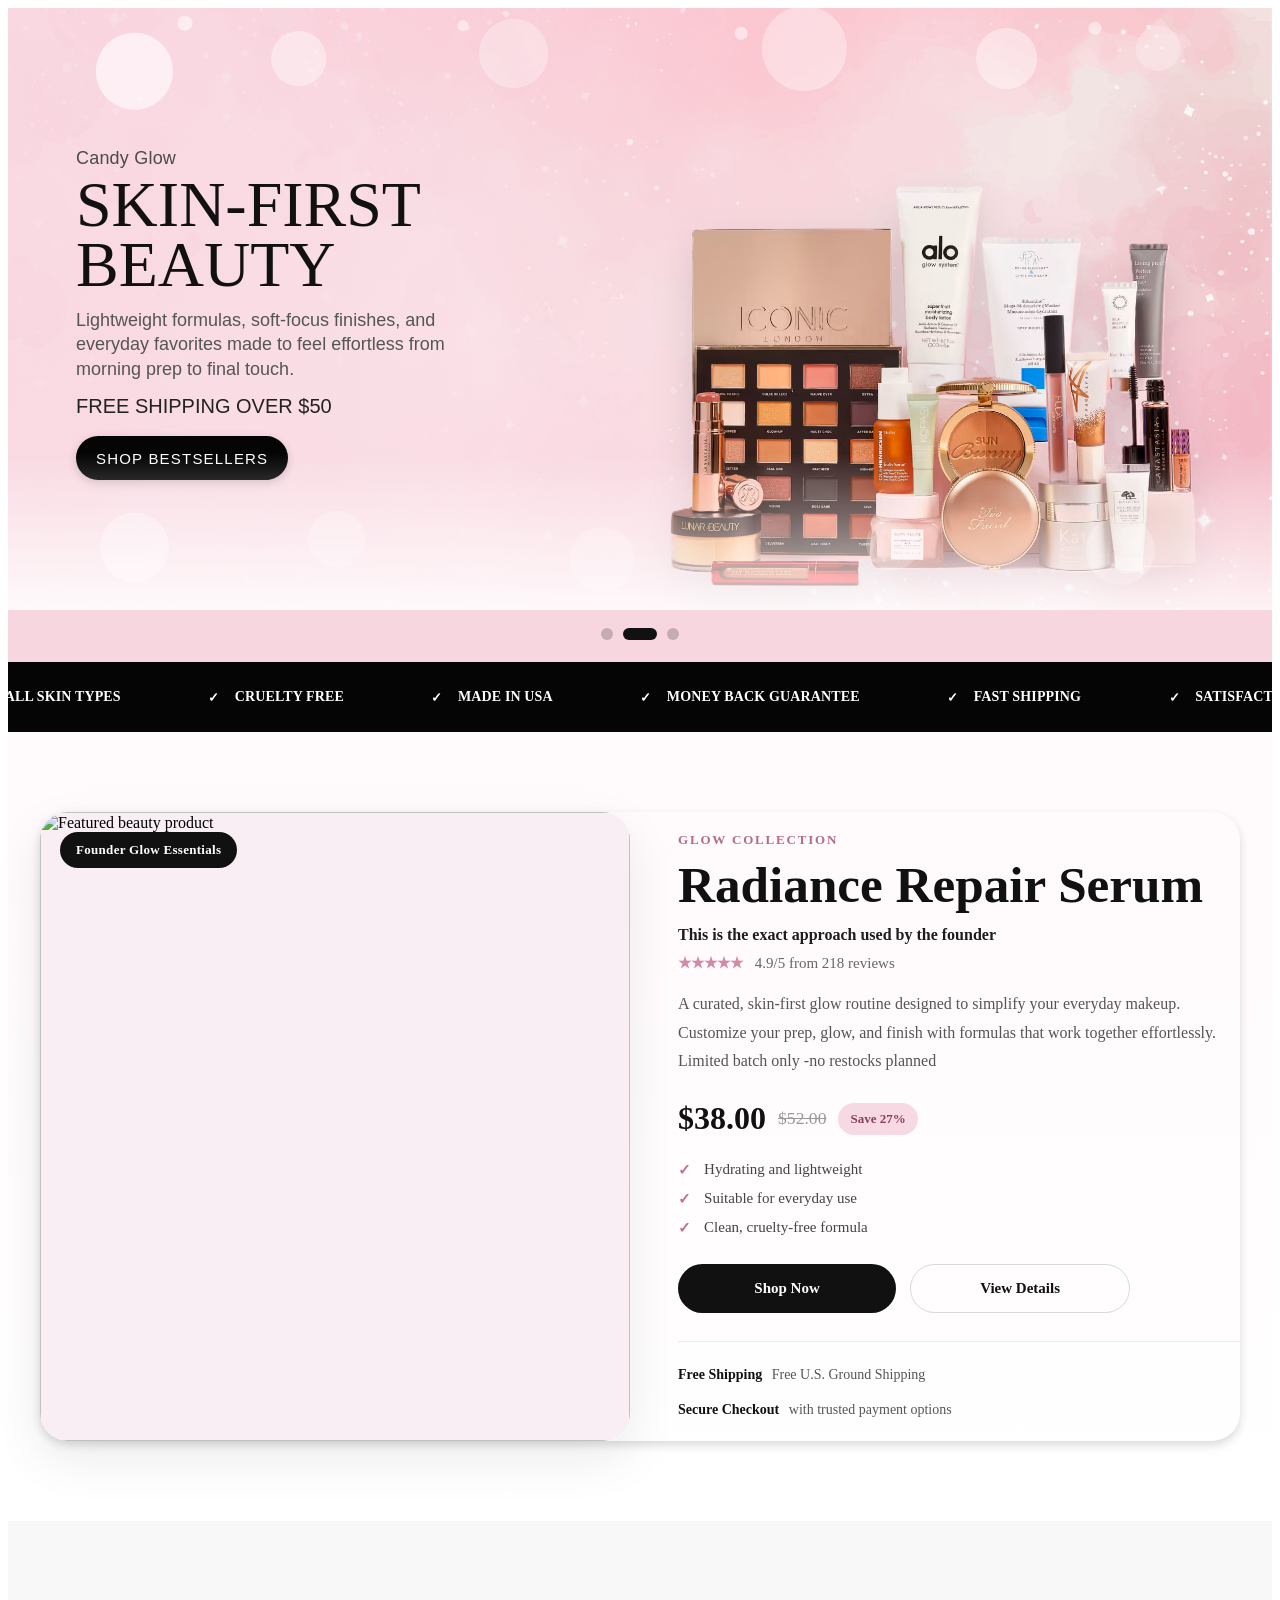
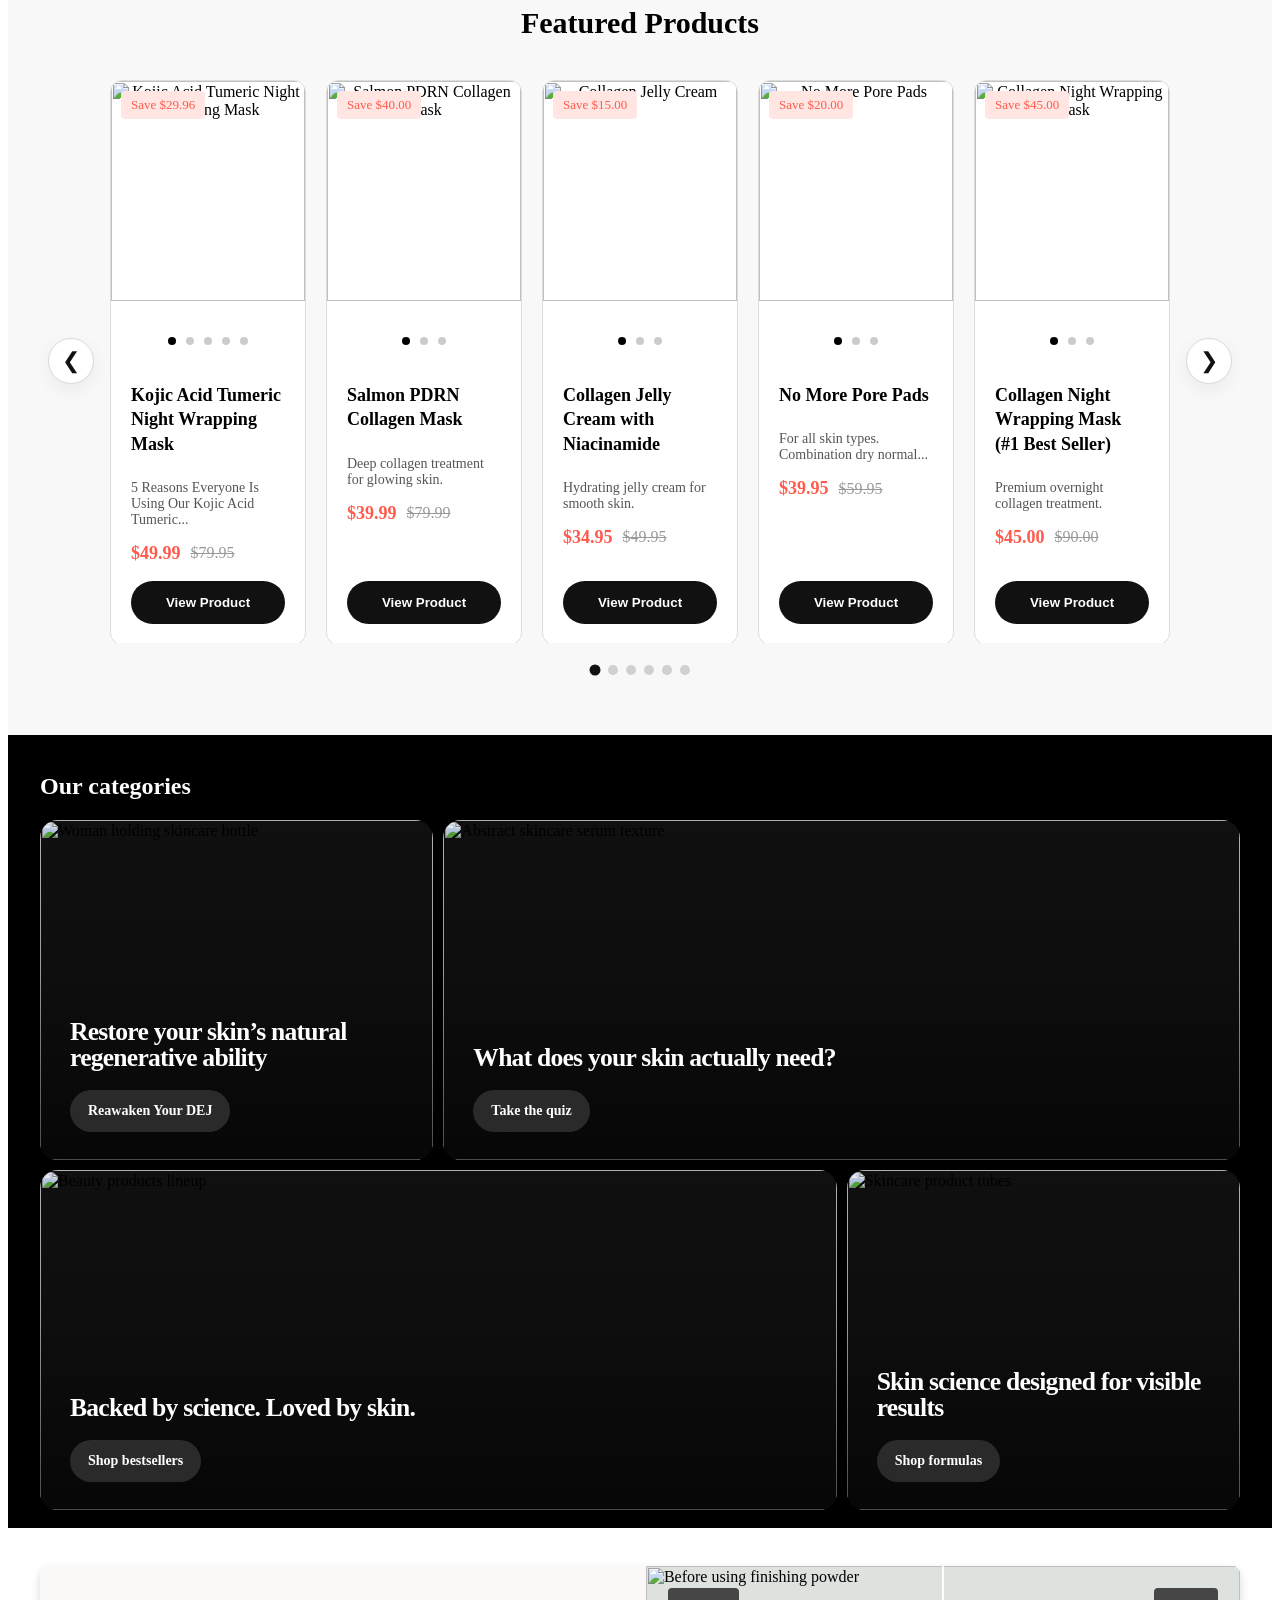
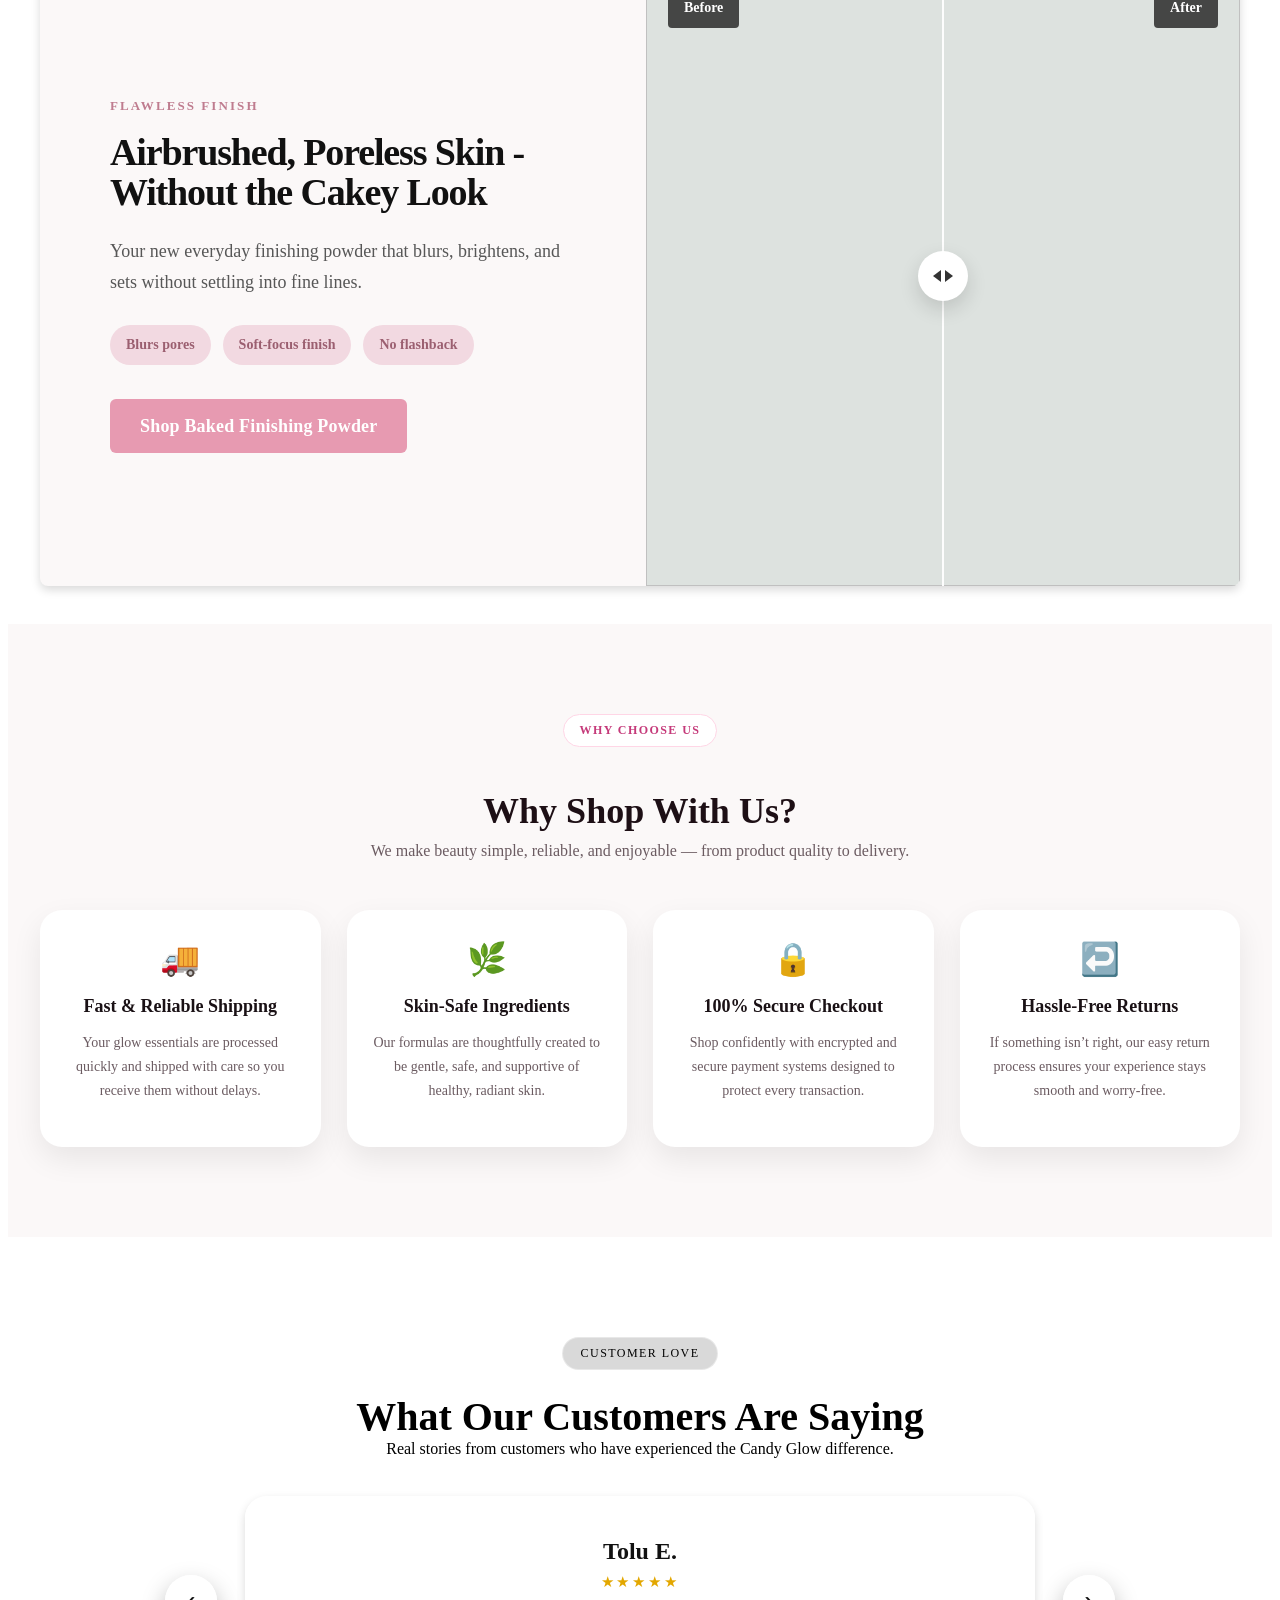
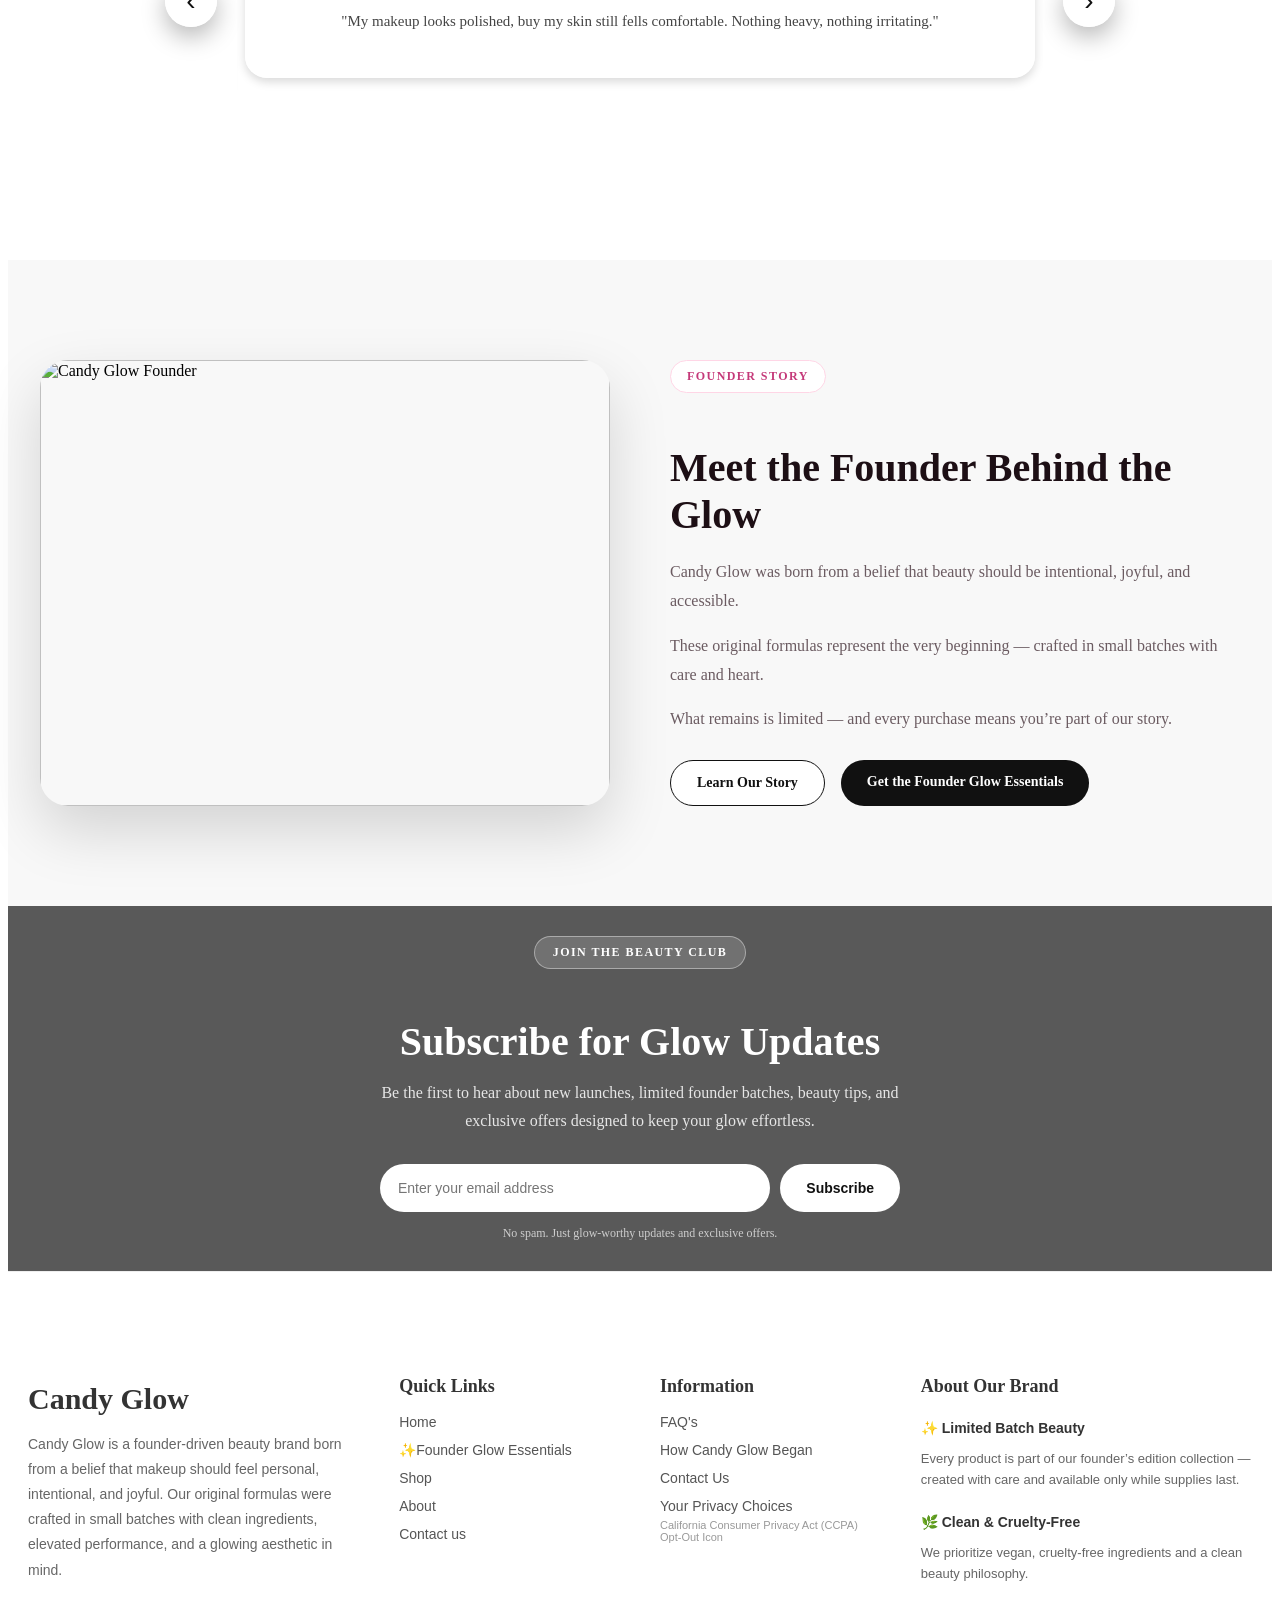
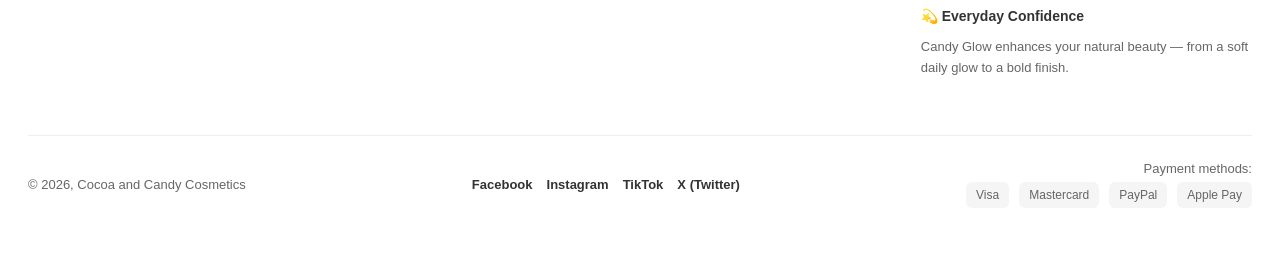
==== commit 4127b3a5: "bug fixes" ====
--- a/index.html
+++ b/index.html
@@ -654,7 +654,7 @@
   <section class="featured-product">
     <div class="featured-product__wrap">
       <div class="featured-product__media">
-        <span class="featured-product__badge">Featured Product</span>
+        <span class="featured-product__badge">Founder Glow Essentials</span>
         <img src="https://images.unsplash.com/photo-1522335789203-aabd1fc54bc9?auto=format&fit=crop&w=1200&q=80"
           alt="Featured beauty product" class="featured-product__image" />
       </div>
@@ -934,7 +934,7 @@
 
   <!-- Featured Products -->
   <section class="featured-products">
-    <h2 class="featured-title">Founder Glow Essentials</h2>
+    <h2 class="featured-title">Featured Products</h2>
 
     <div class="product-slider" id="featuredProductSlider">
       <button class="slider-nav slider-nav--prev" aria-label="Previous products">
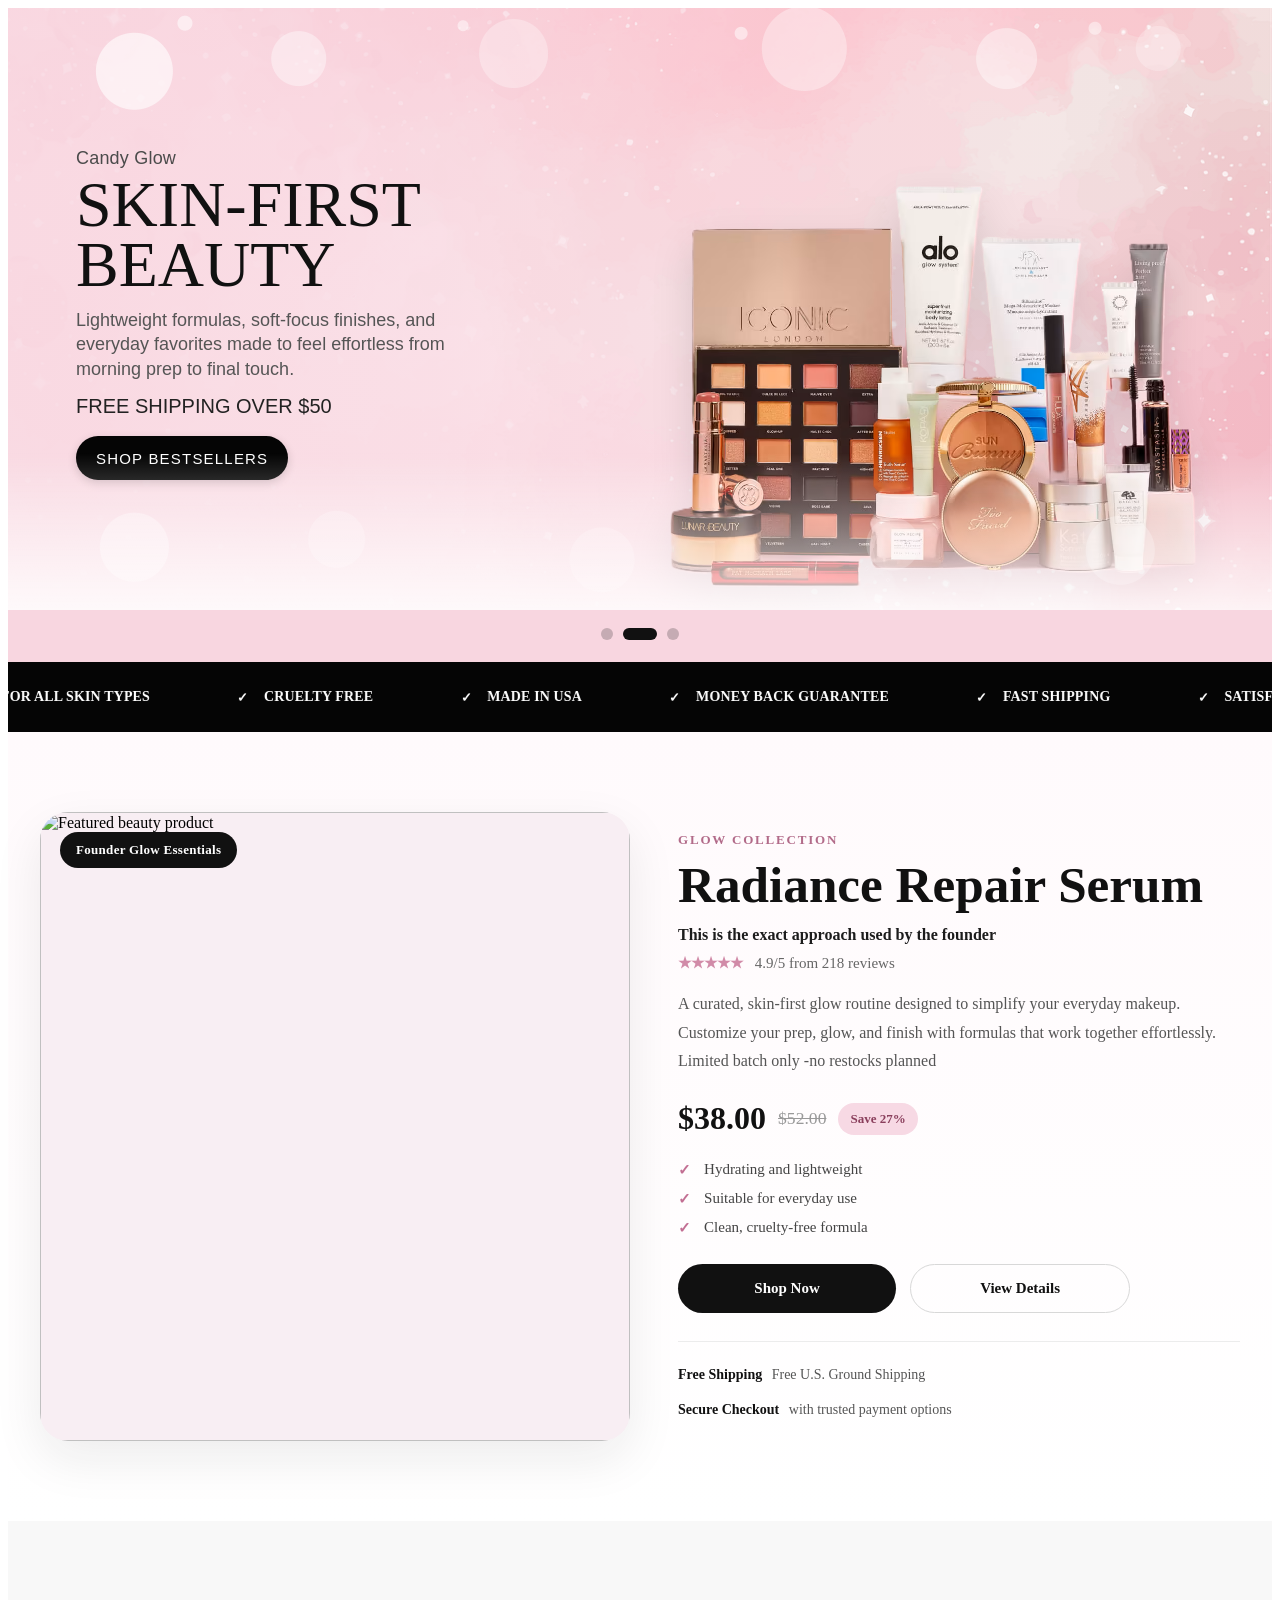
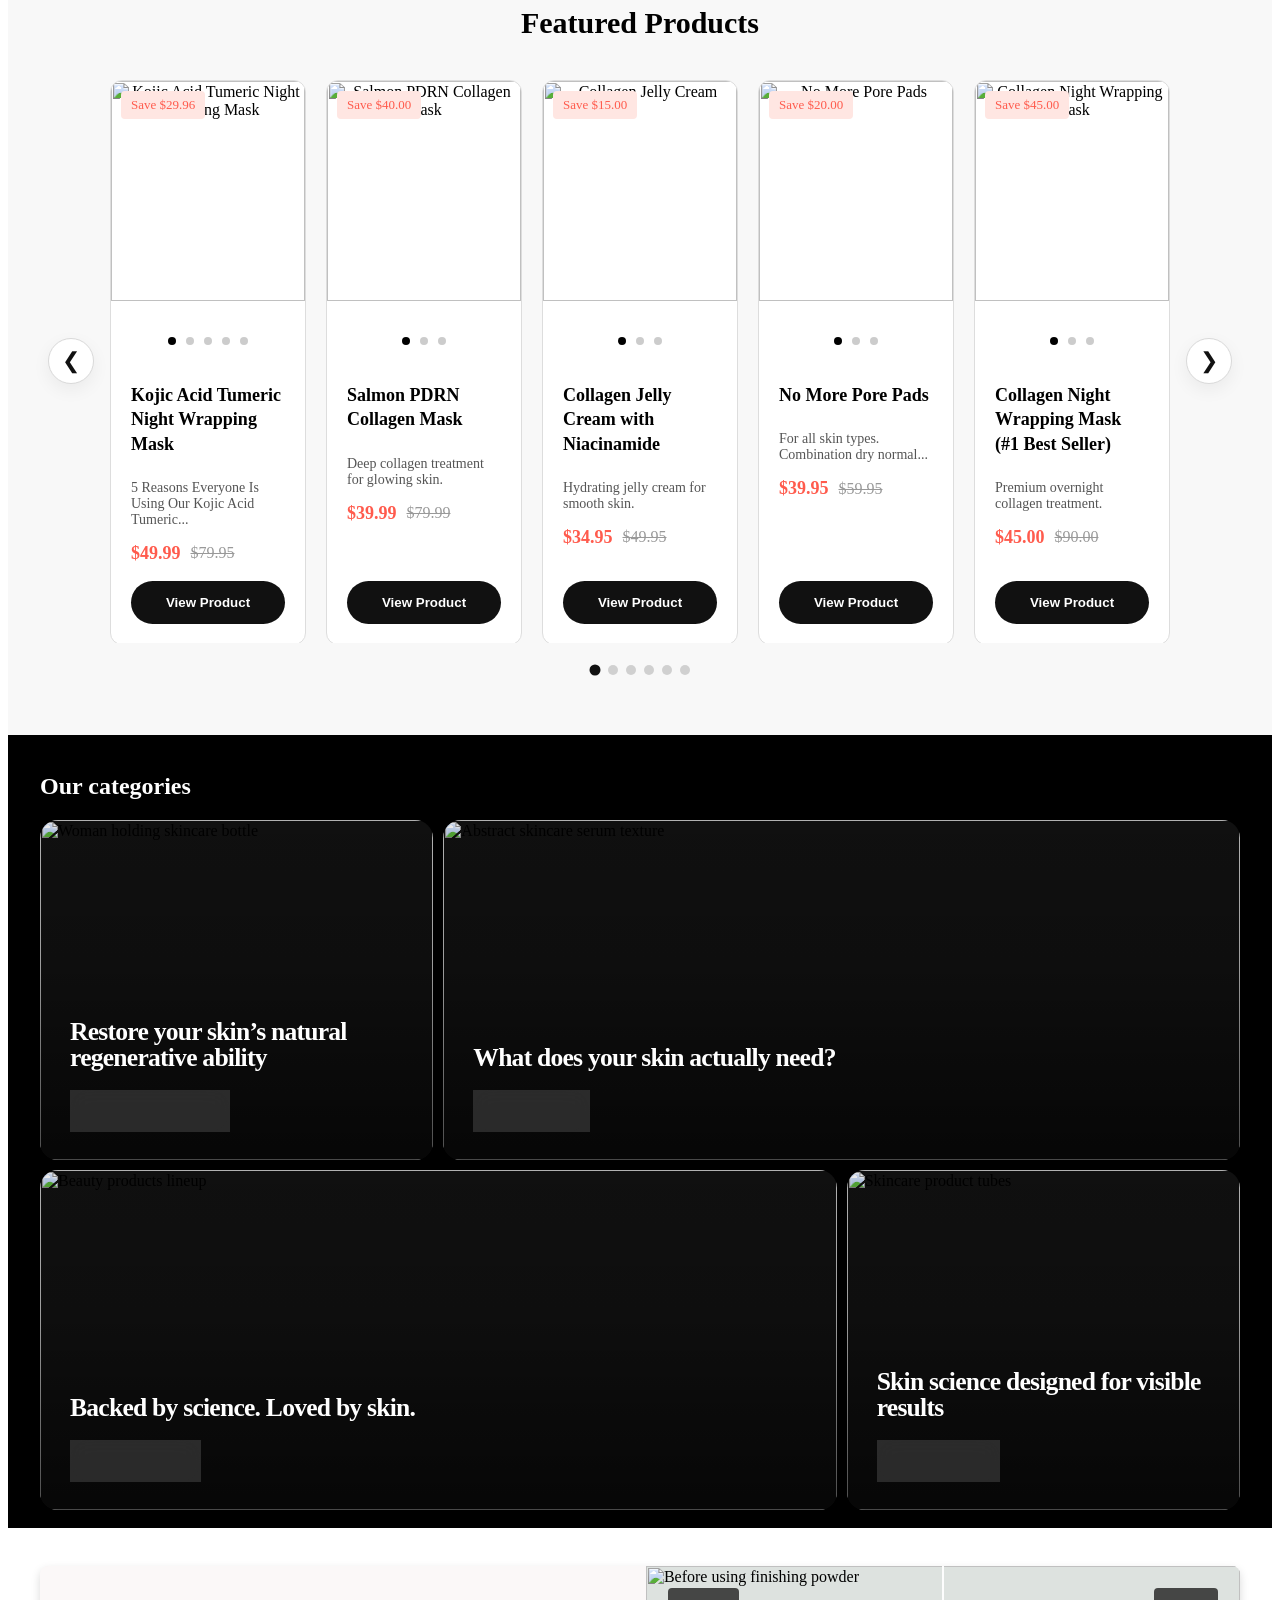
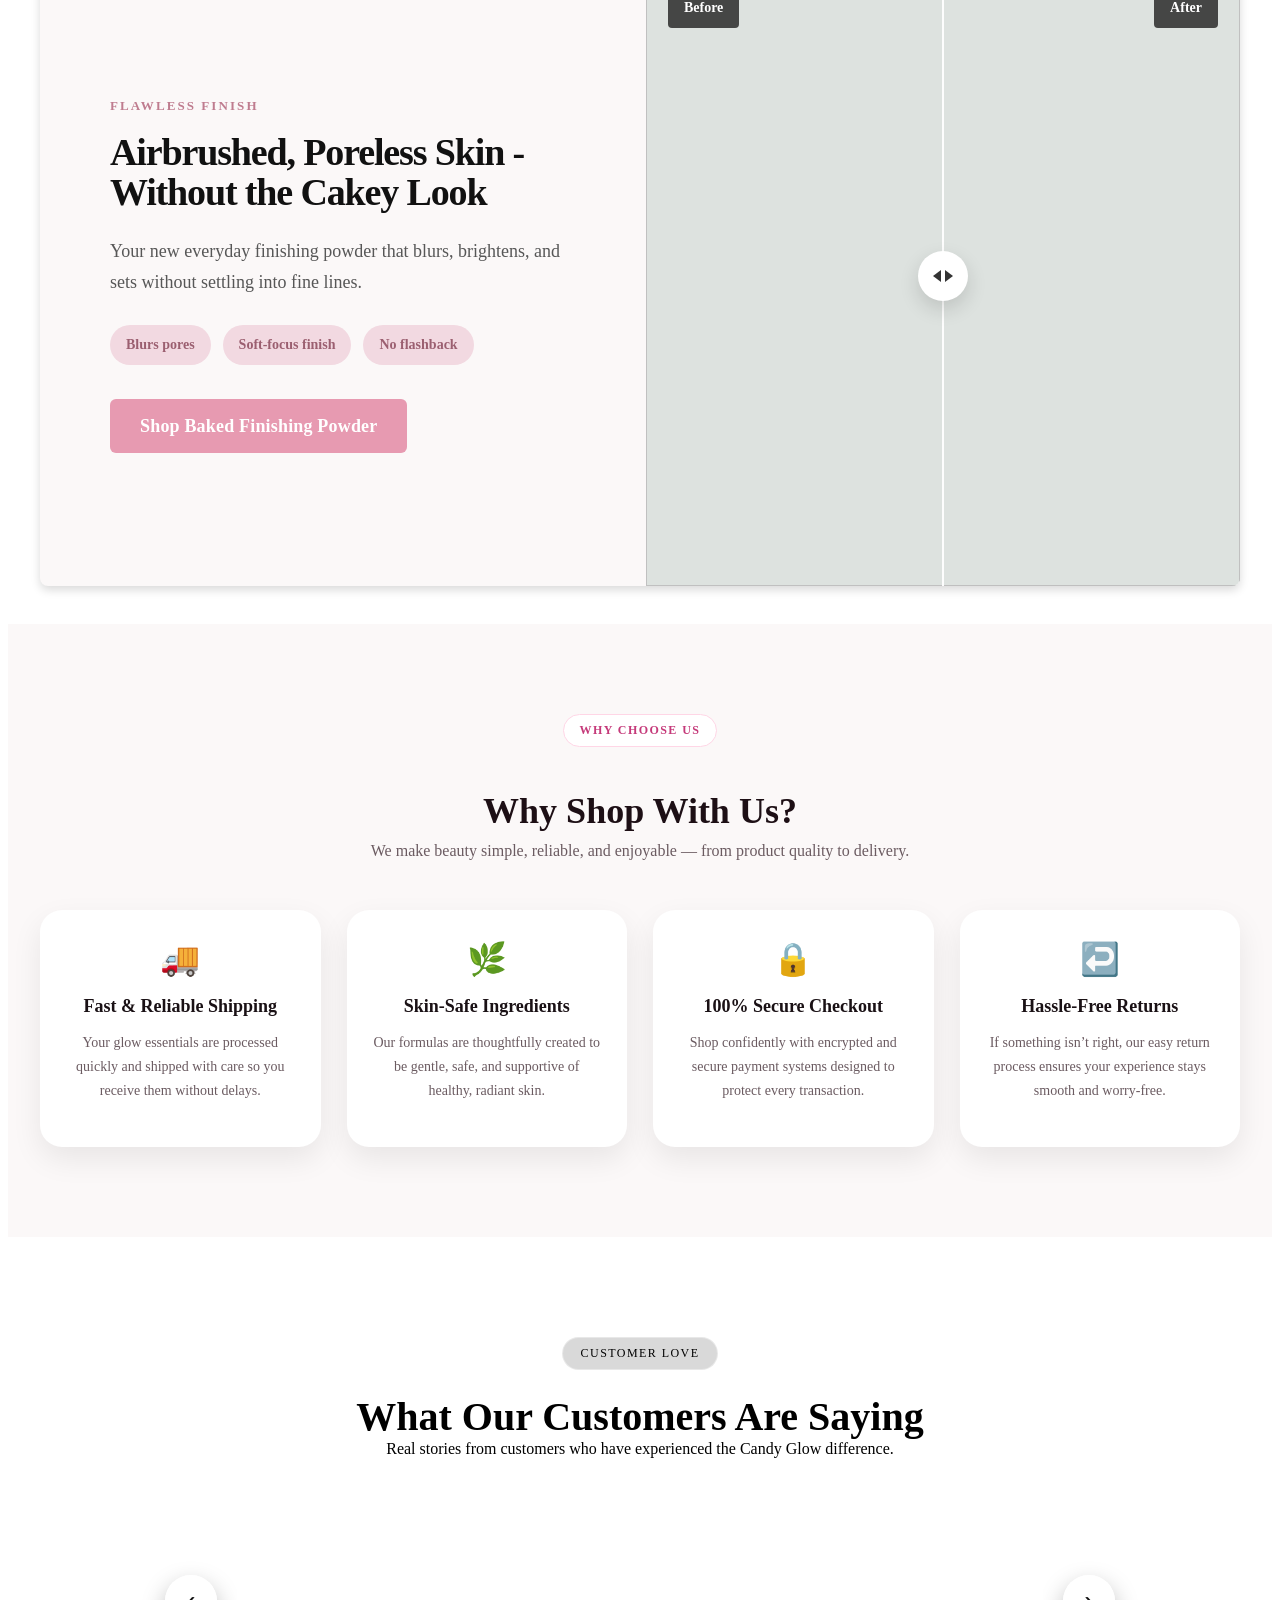
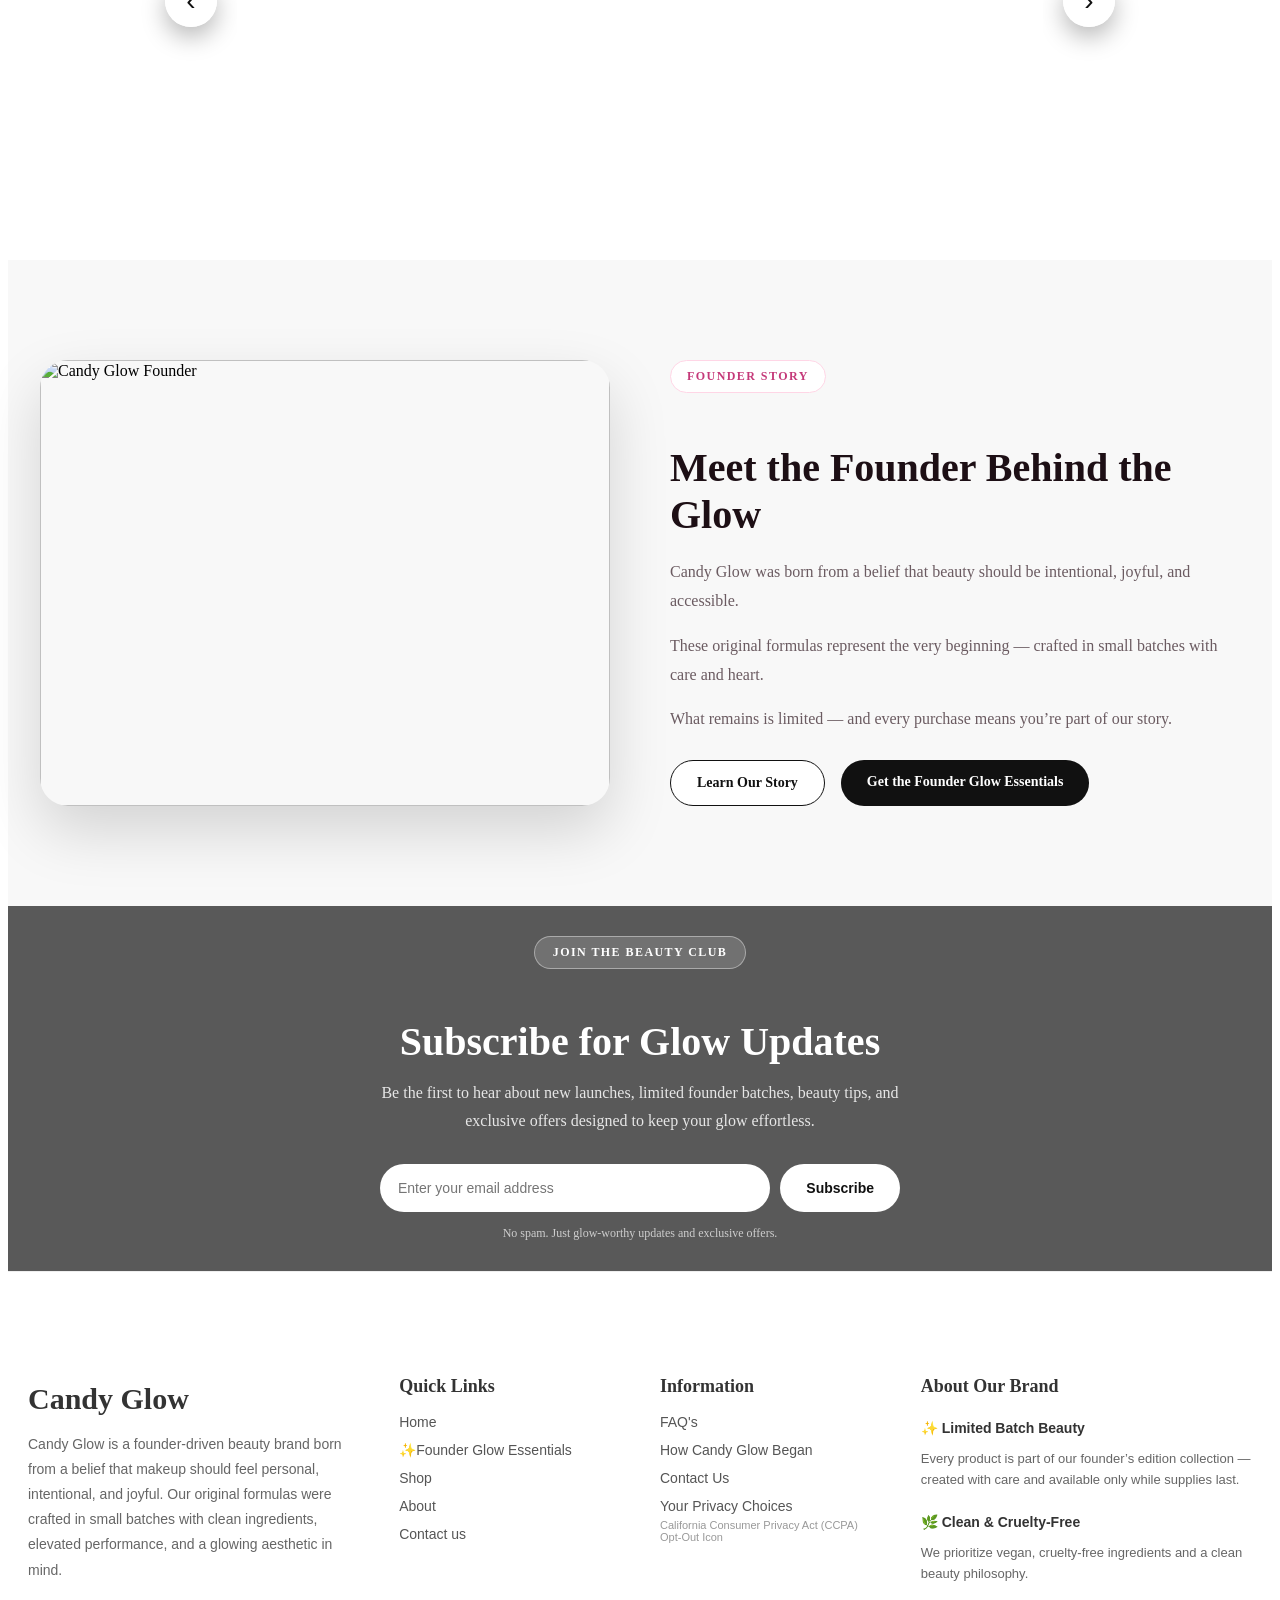
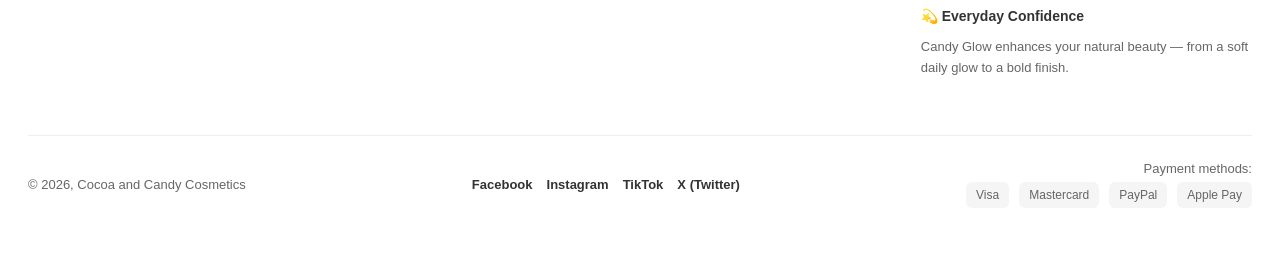
==== commit 33bc50bc: "bug fixes" ====
--- a/index.html
+++ b/index.html
@@ -711,7 +711,13 @@
         grid-template-columns: 1.05fr 1fr;
         gap: 48px;
         align-items: center;
-        box-shadow: 0 4px 10px rgba(0, 0, 0, 0.15);
+
+      }
+
+      @media (max-width: 768px) {
+        .featured-product {
+          box-shadow: none;
+        }
       }
 
       .featured-product__media {
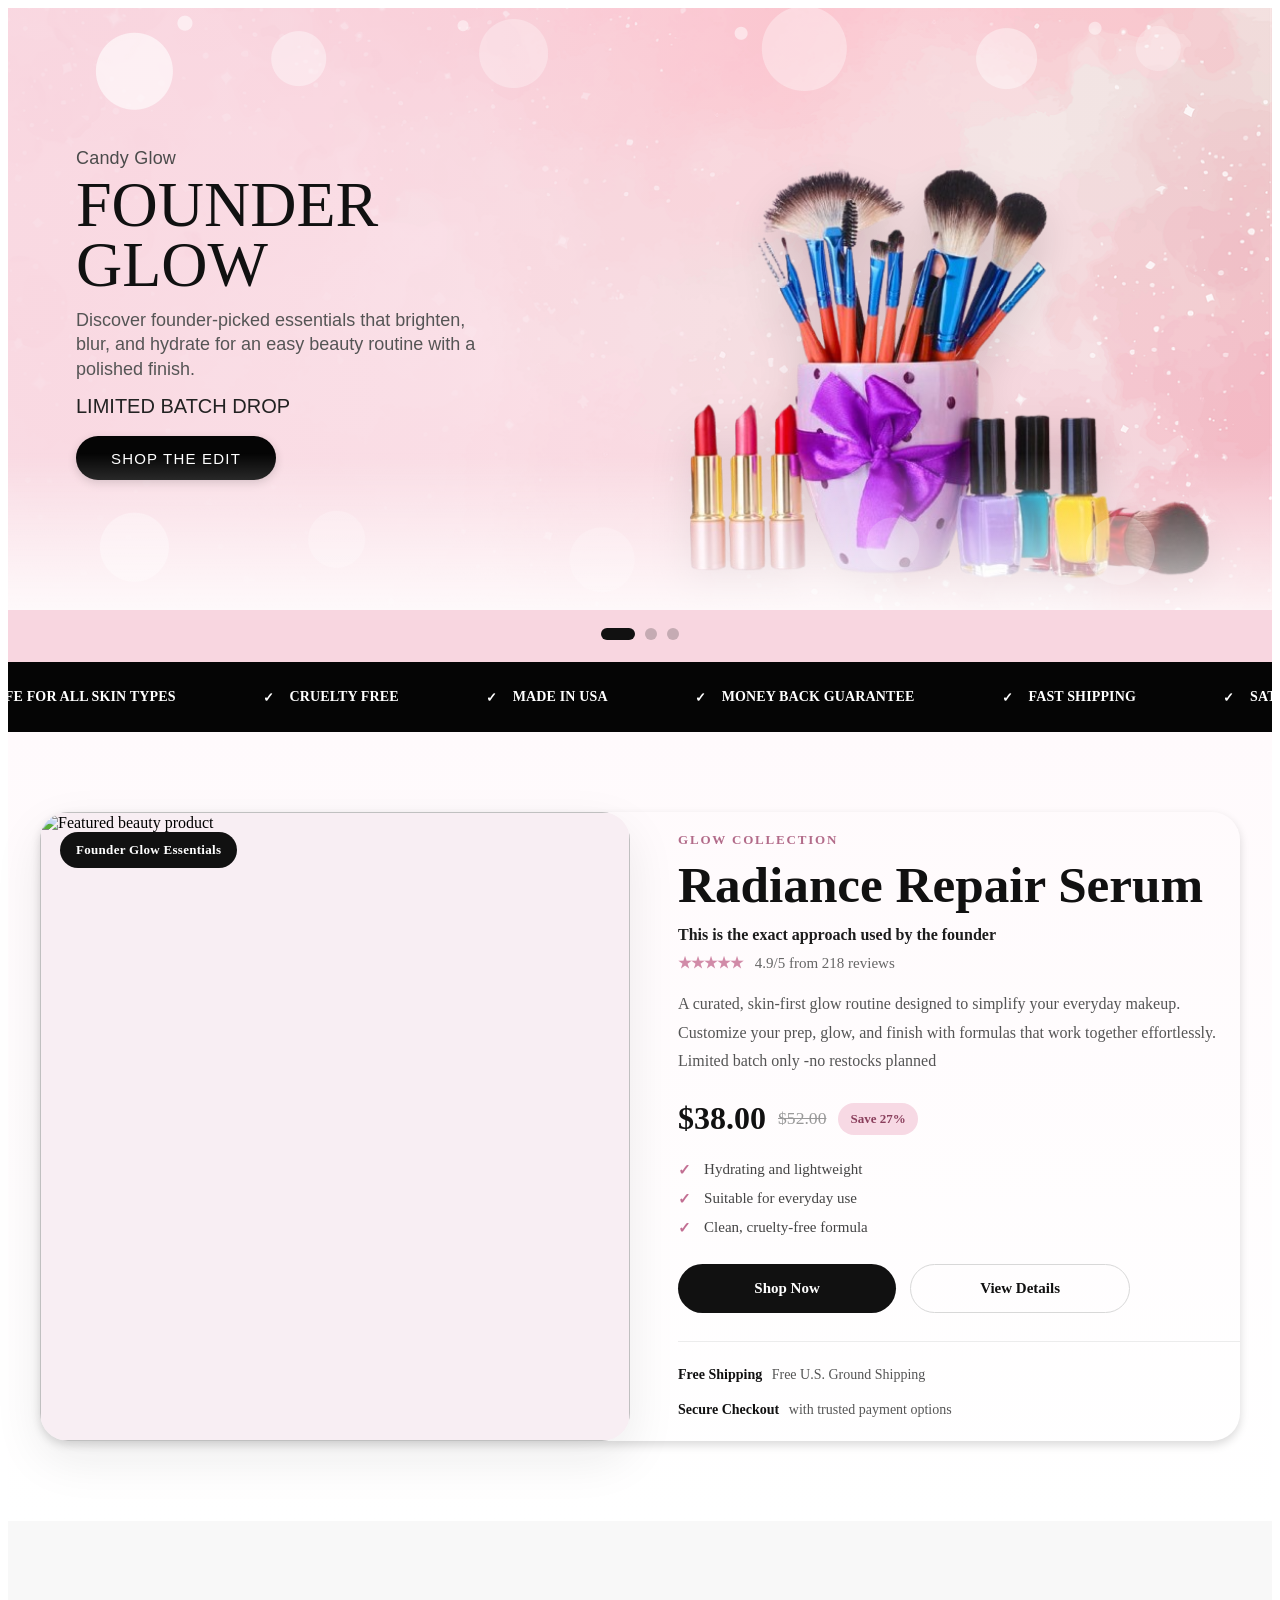
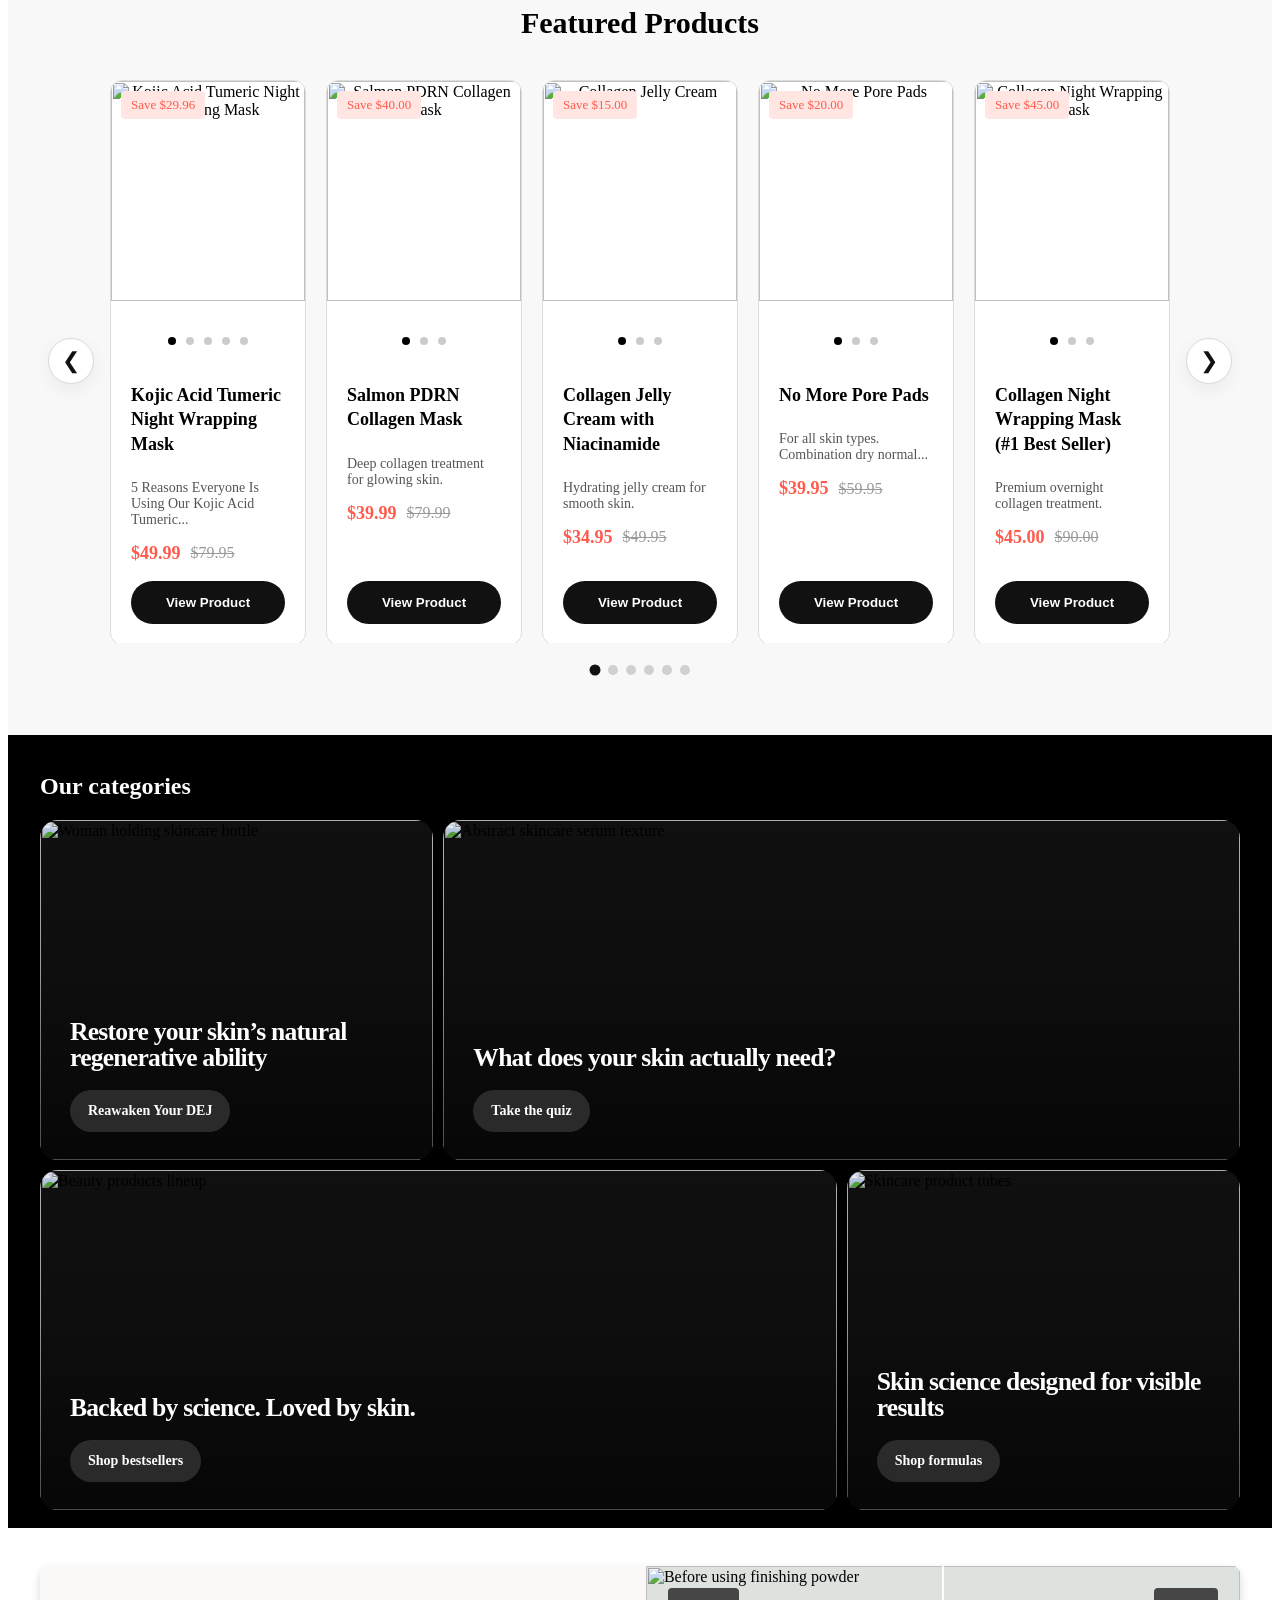
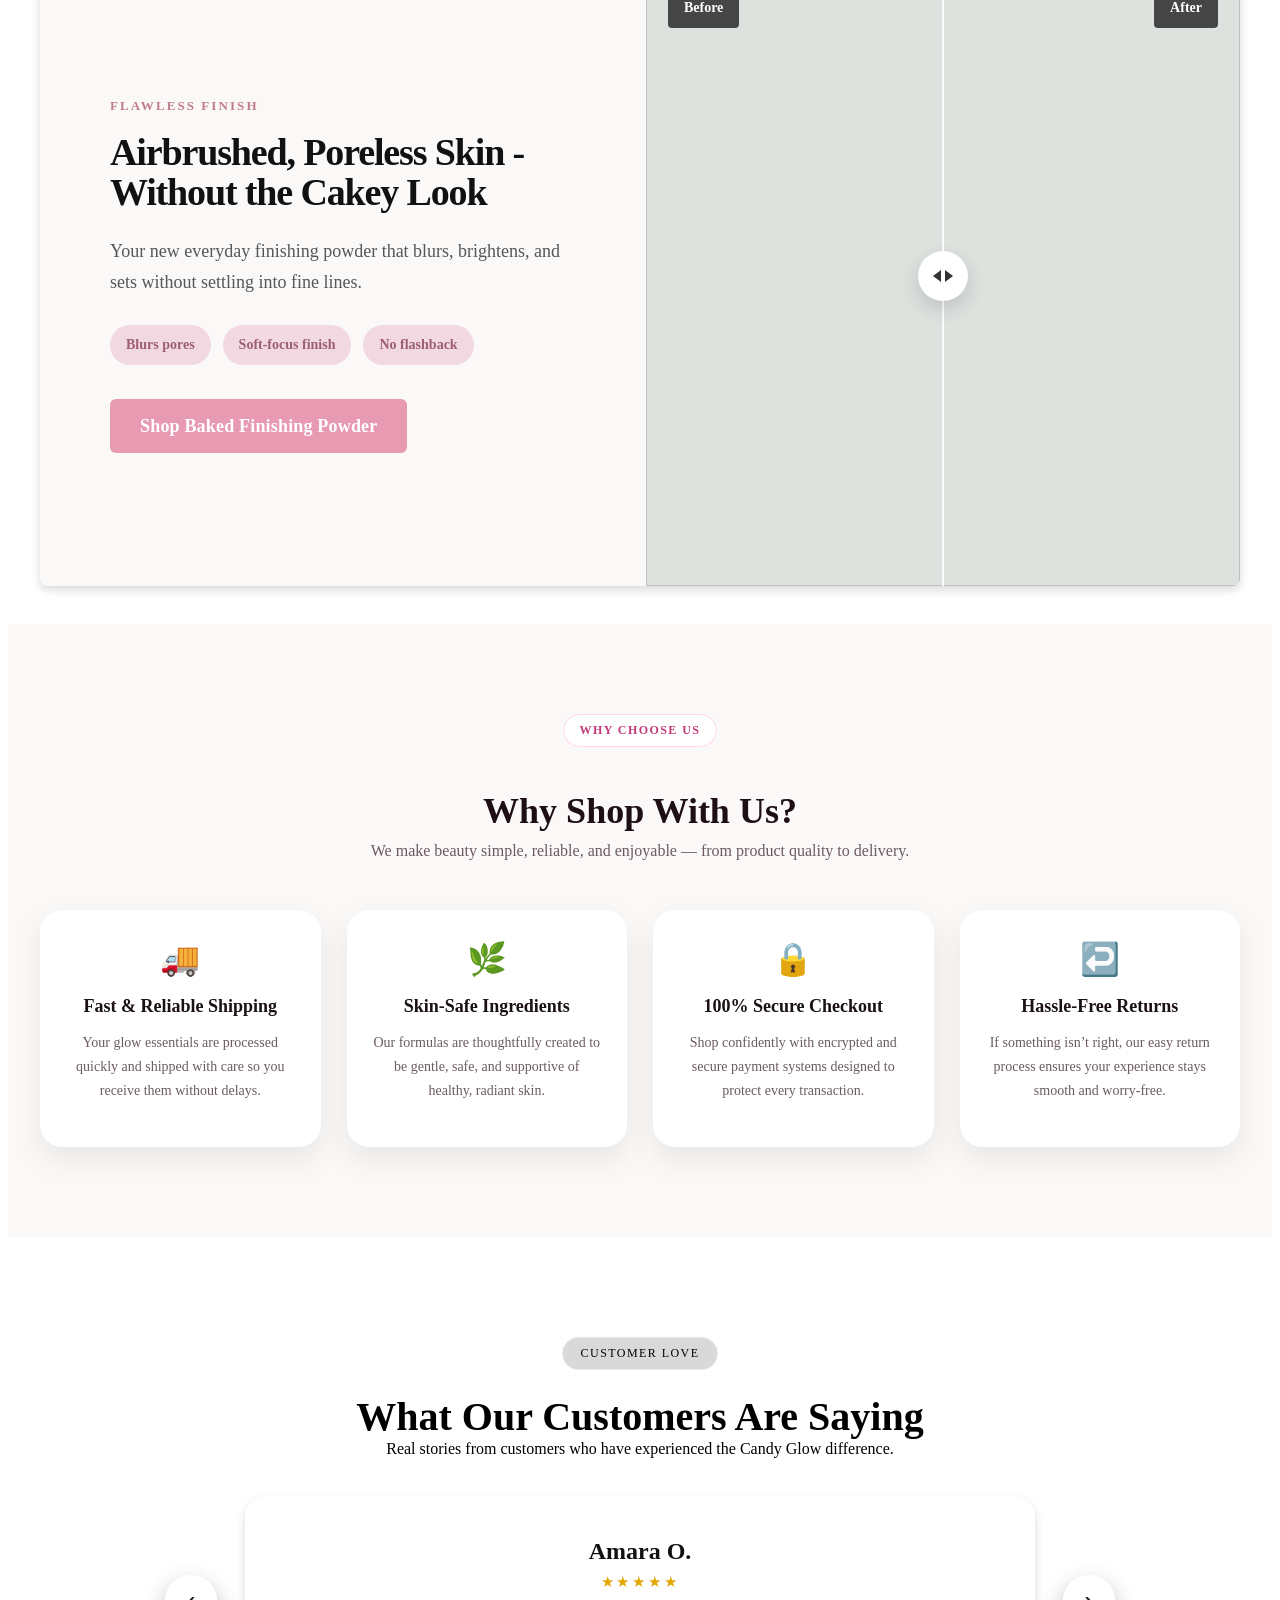
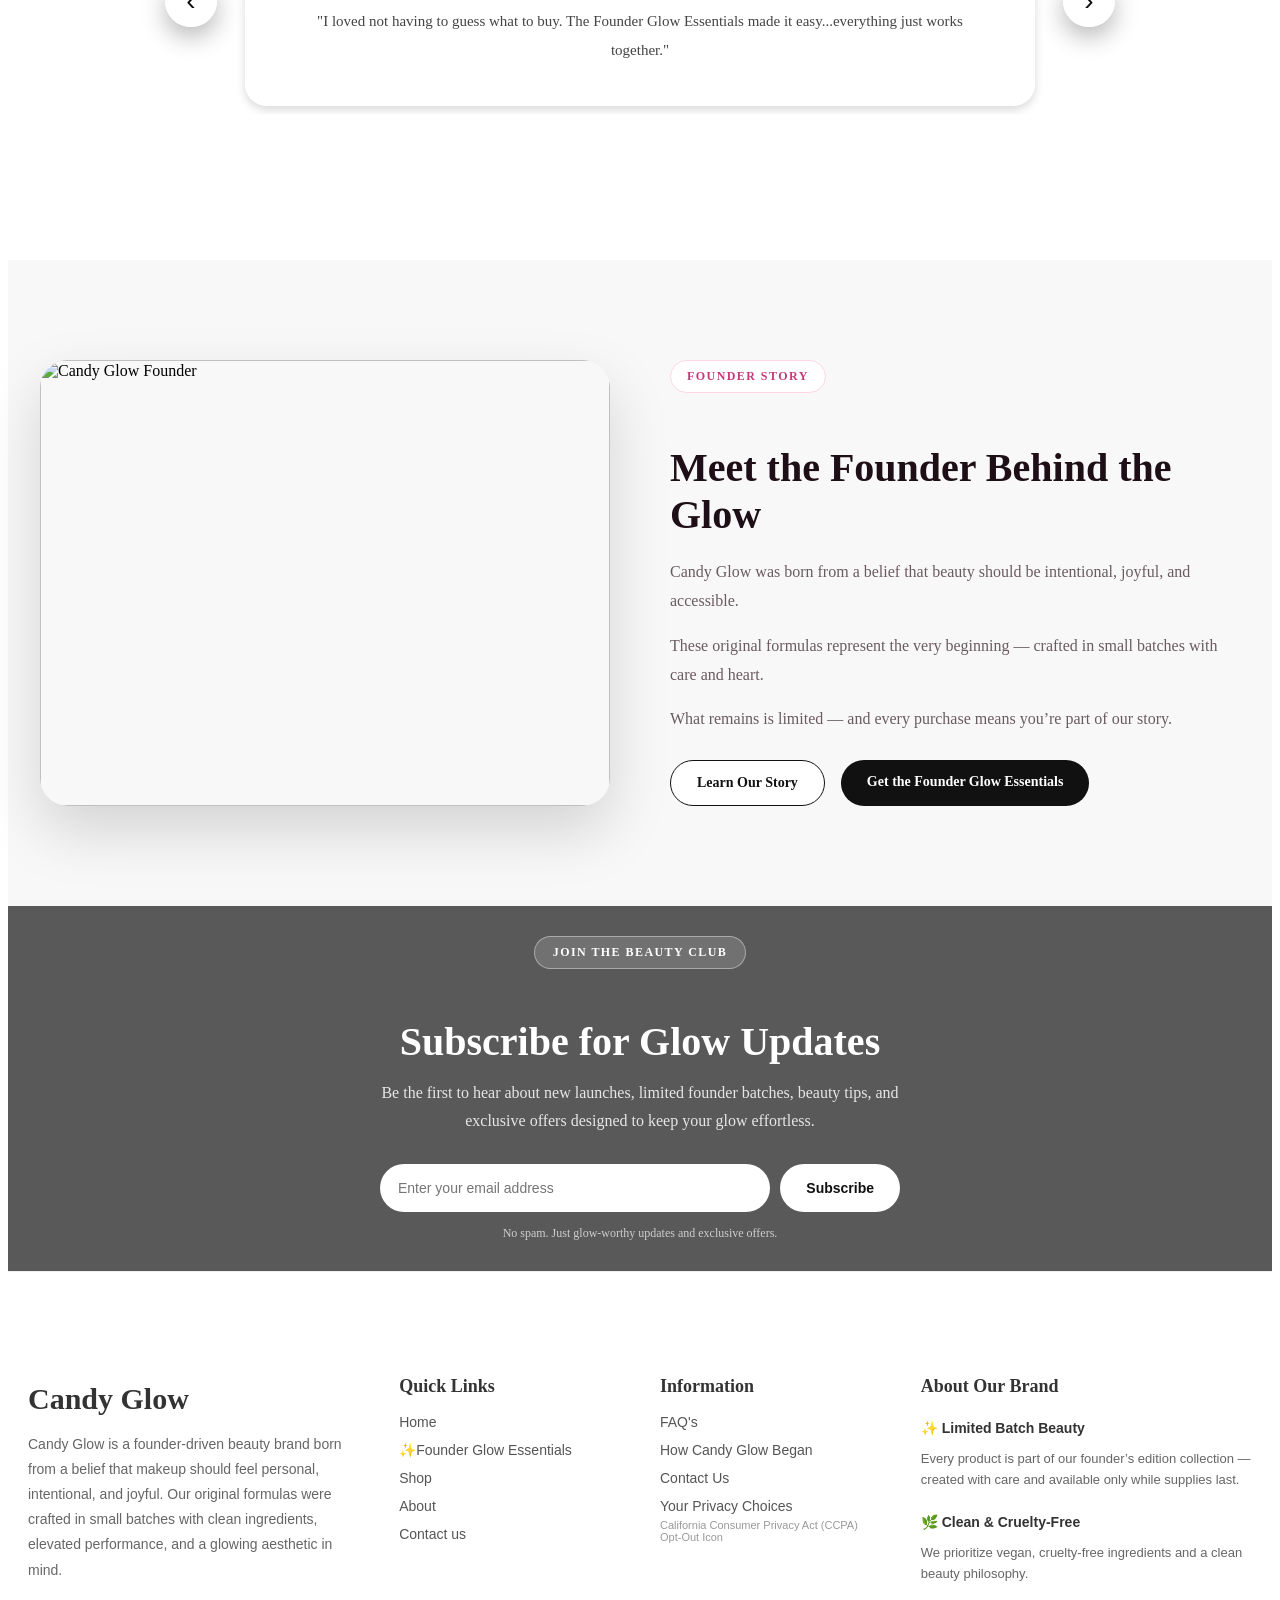
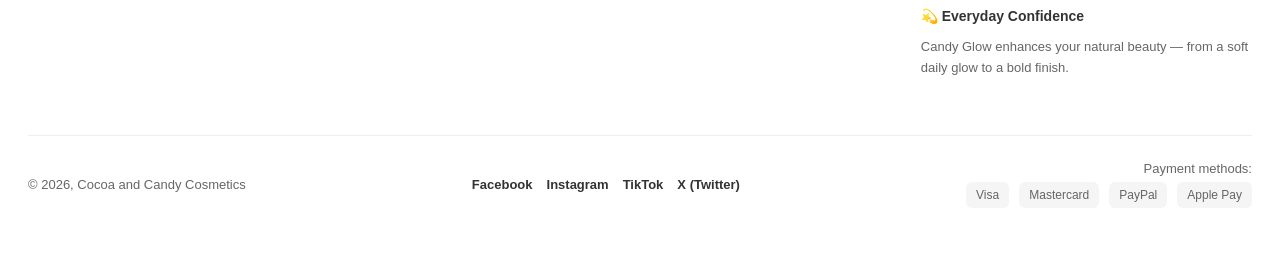
==== commit 0c9da367: "bug fixes" ====
--- a/index.html
+++ b/index.html
@@ -711,11 +711,12 @@
         grid-template-columns: 1.05fr 1fr;
         gap: 48px;
         align-items: center;
+        box-shadow: 0 4px 10px rgba(0, 0, 0, 0.15);
 
       }
 
       @media (max-width: 768px) {
-        .featured-product {
+        .featured-product__wrap {
           box-shadow: none;
         }
       }
